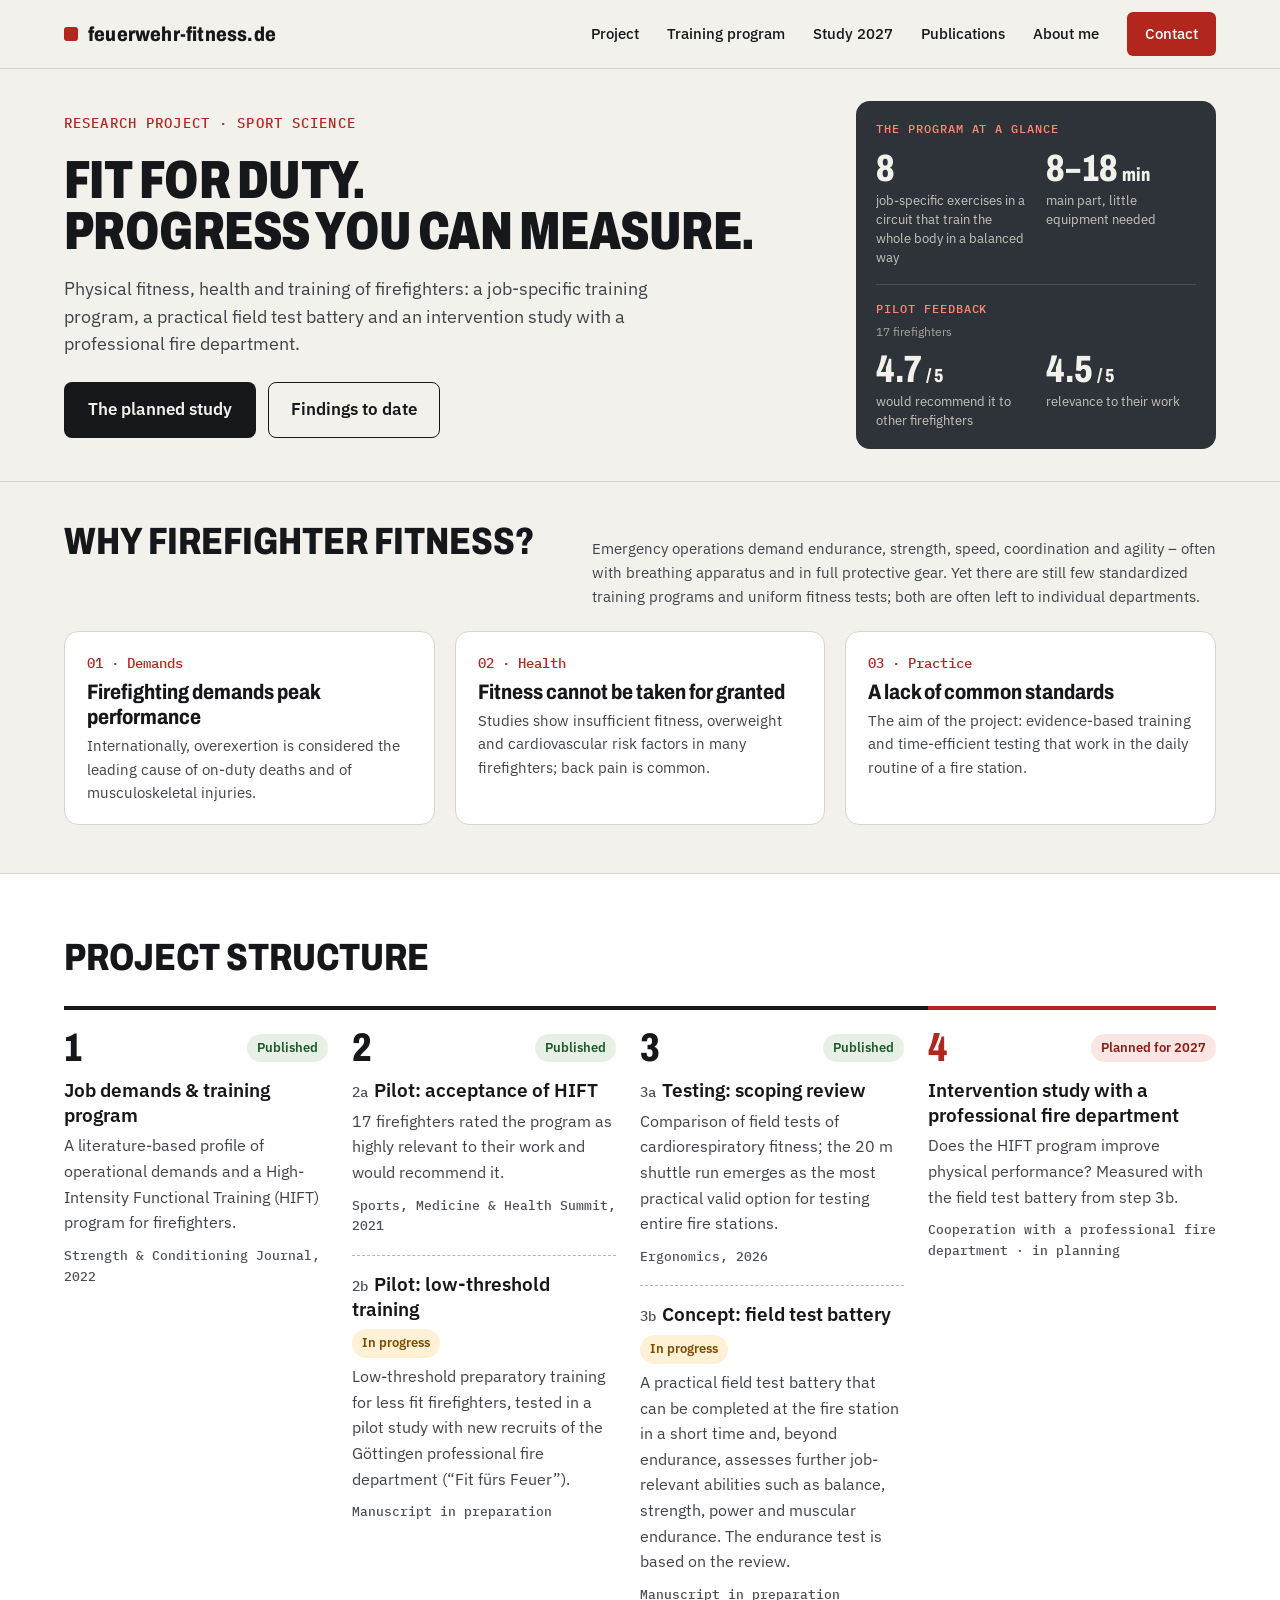
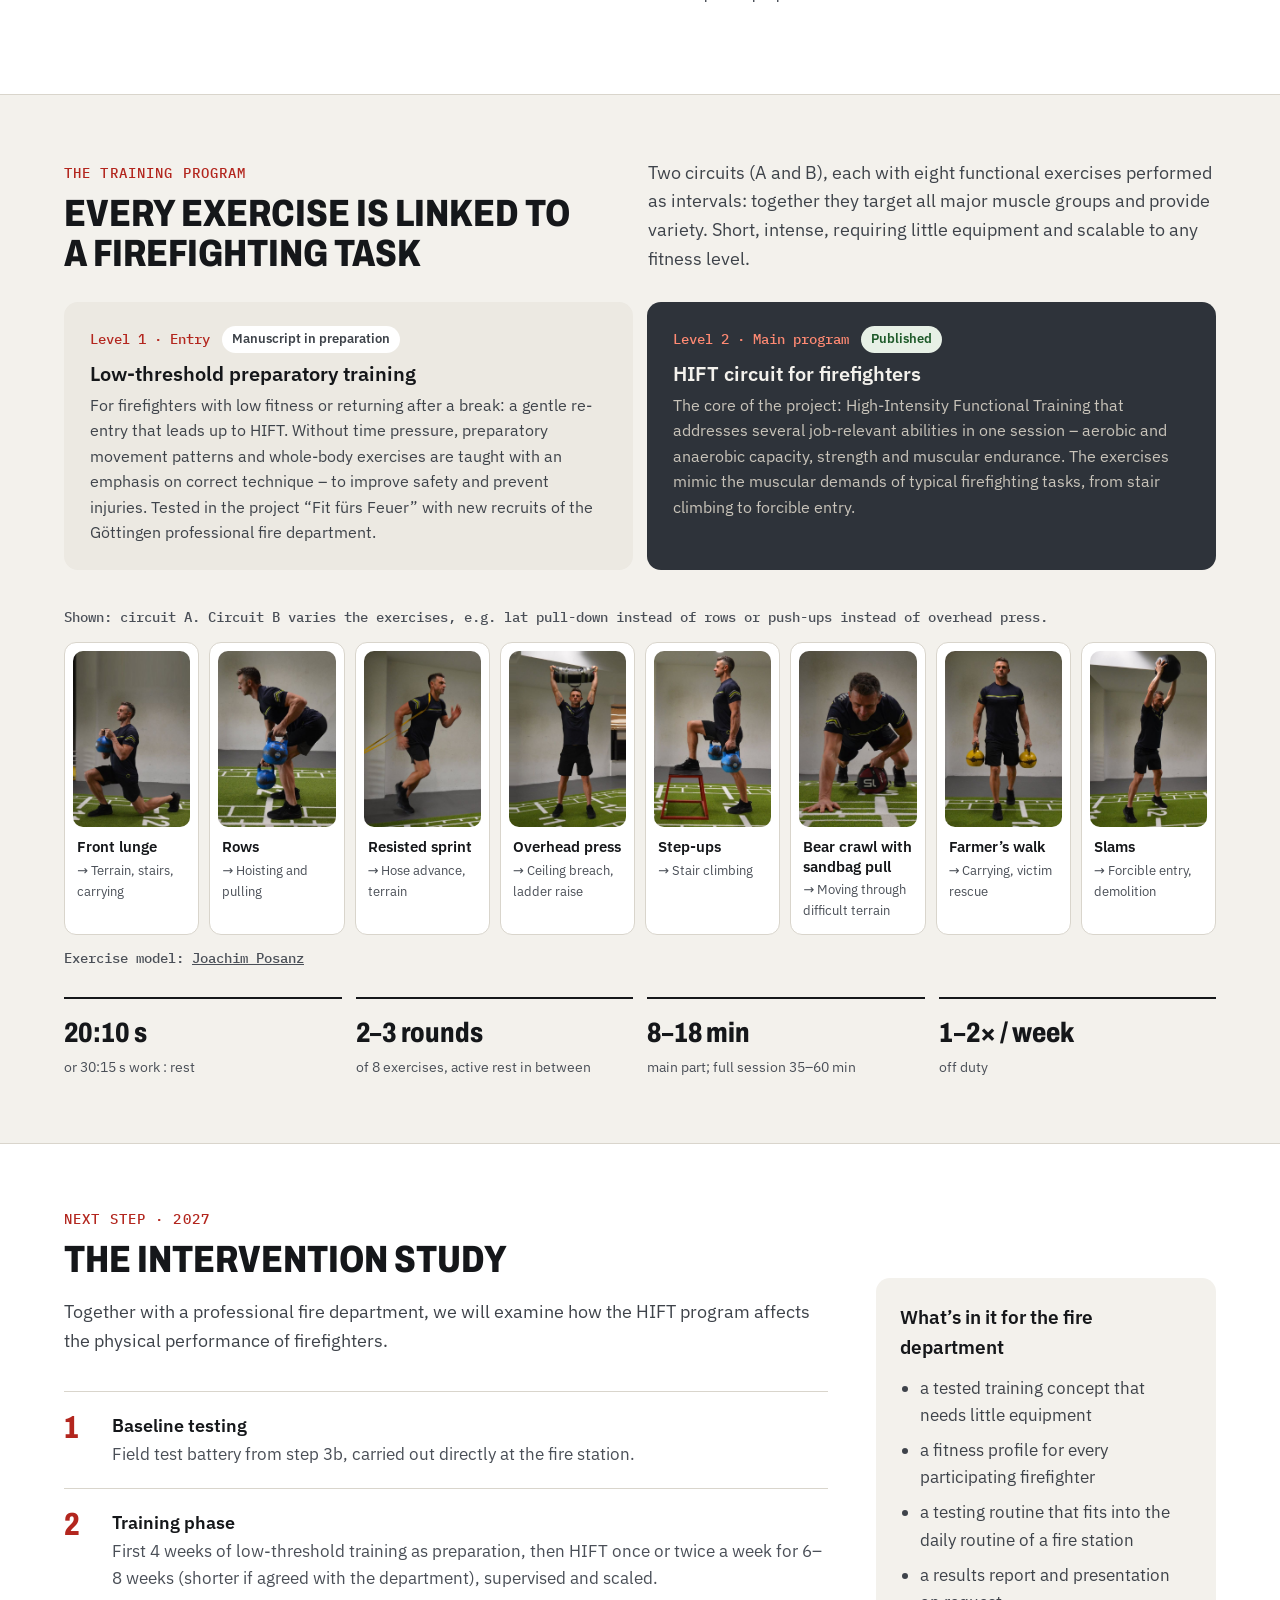
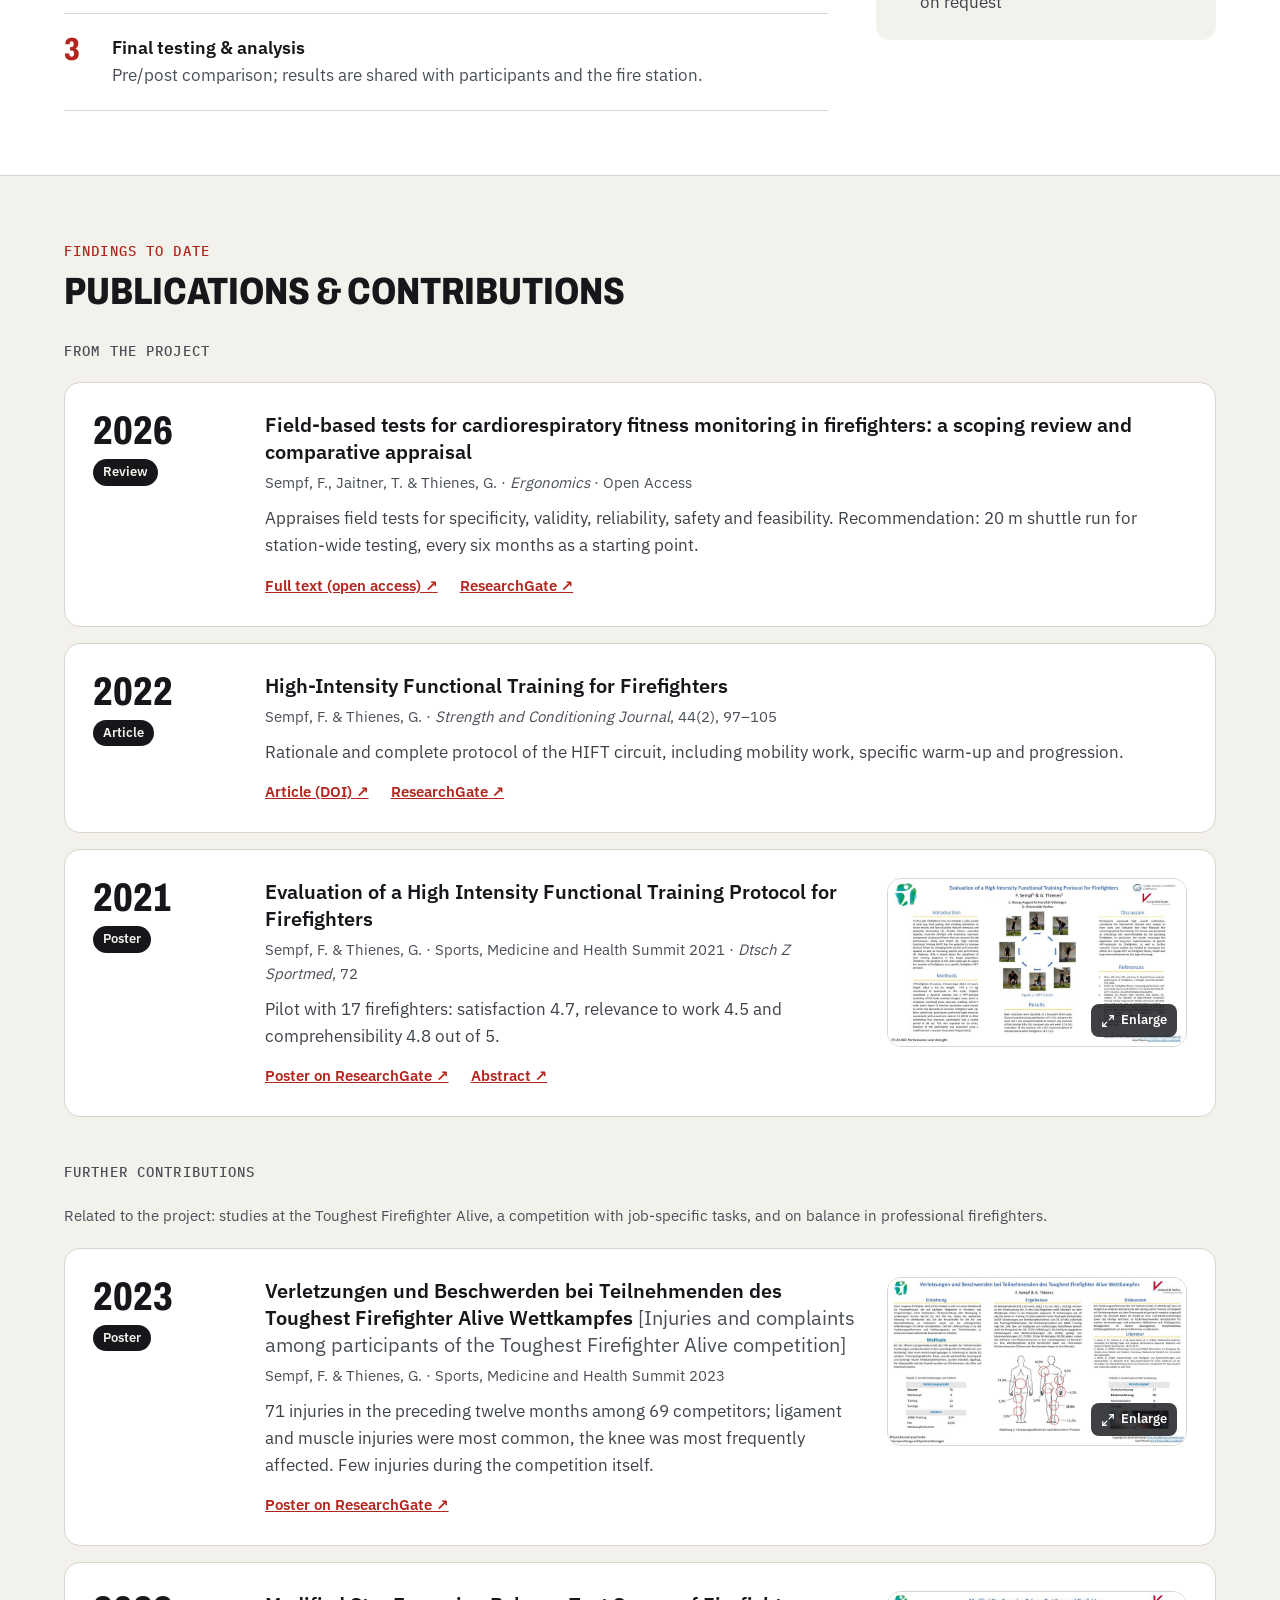
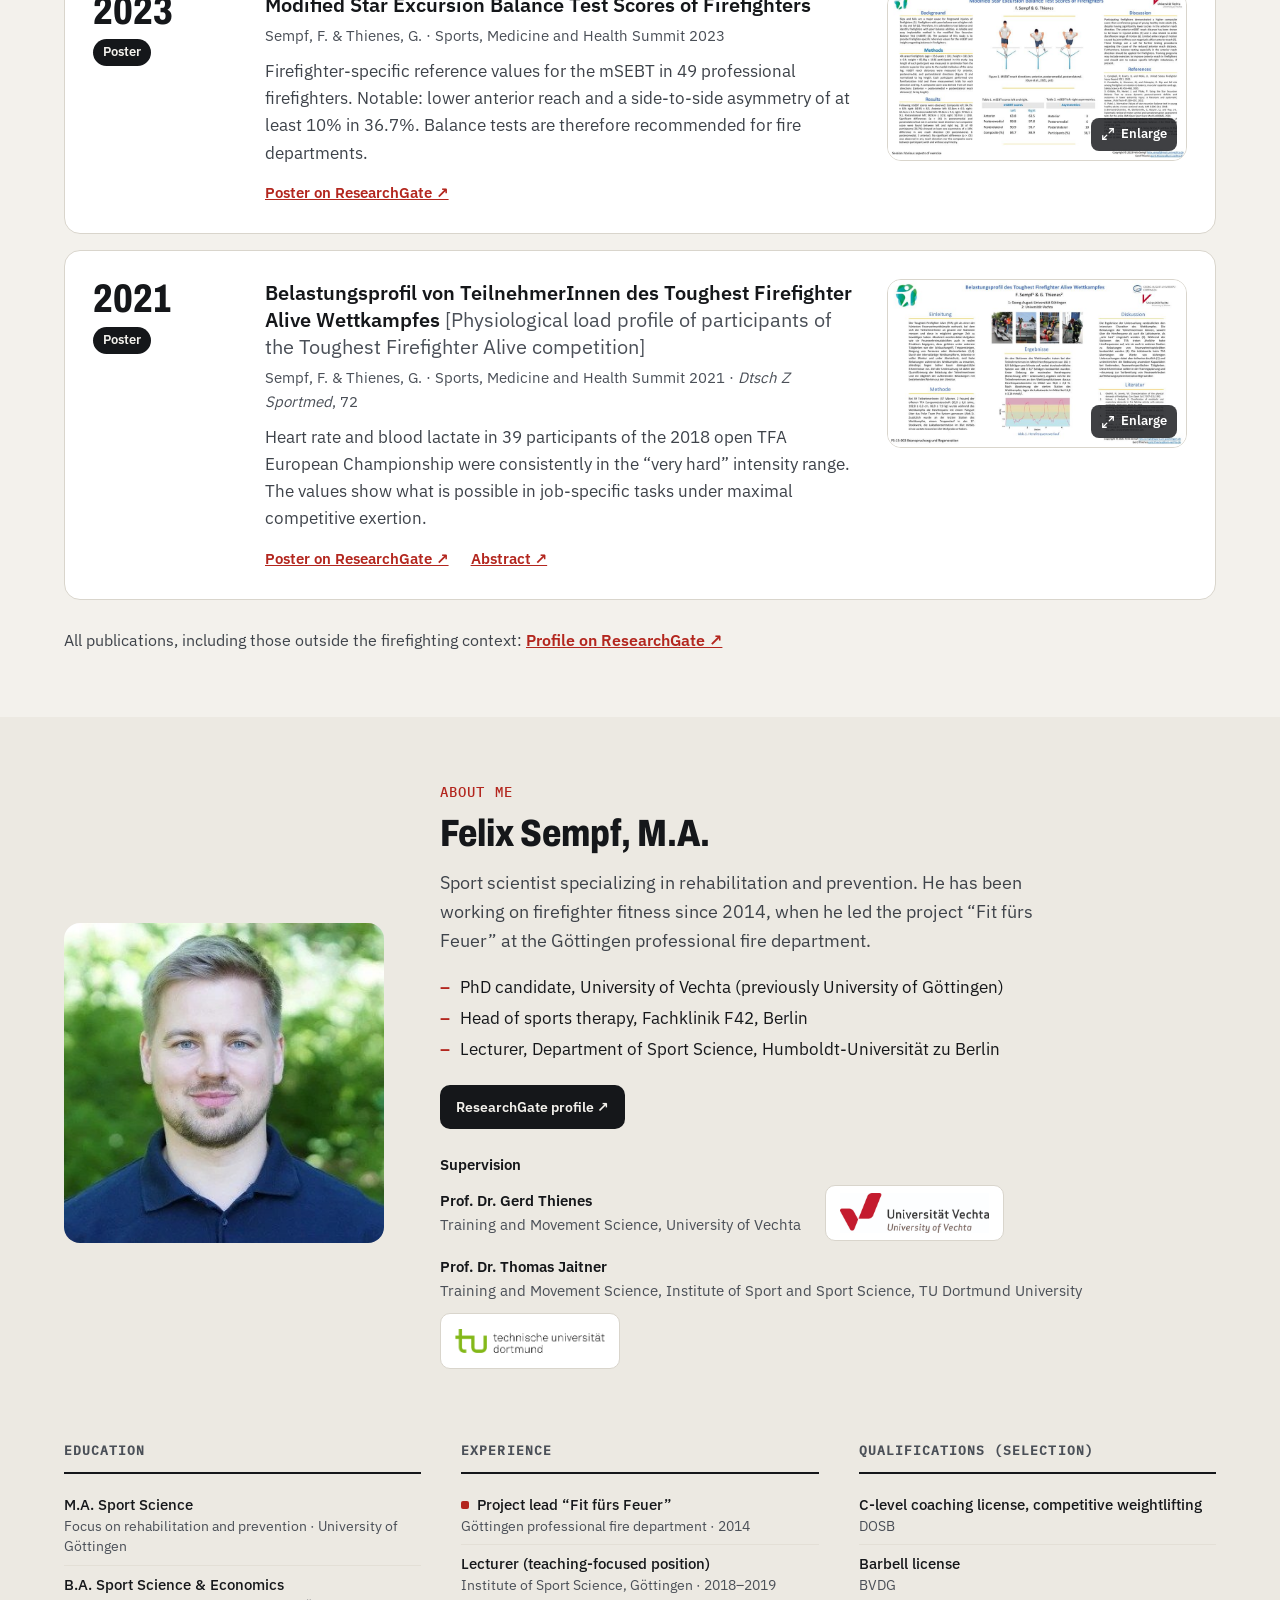
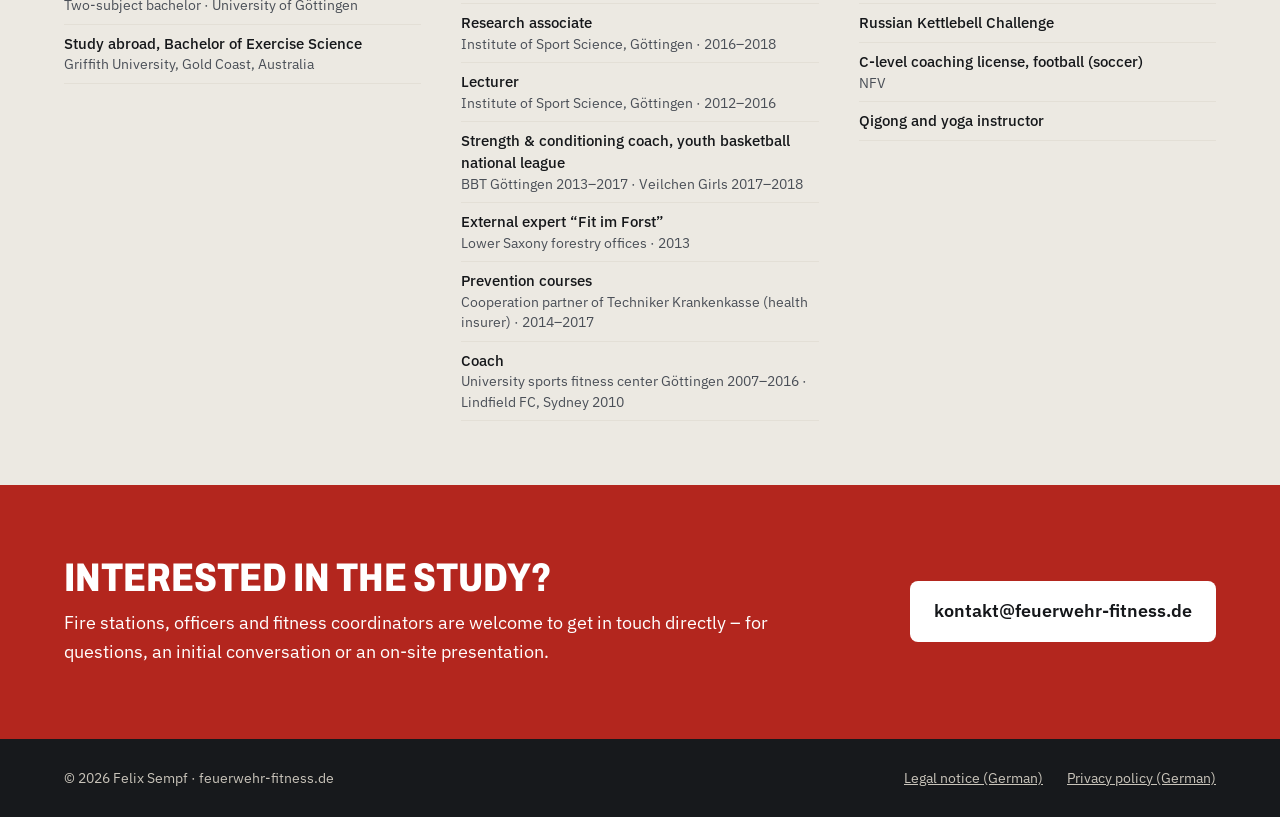
==== en/index.html @ 1fc22ee5 "EN: TFA-Belastungsprofil präzisiert (Herzfrequenz und Laktat) Co-Authored-By: Claude Opus 5.5 <norep" ====
<!doctype html>
<html lang="en">
<head>
<meta charset="utf-8">
<meta name="viewport" content="width=device-width, initial-scale=1">
<meta name="robots" content="noindex, nofollow">
<title>Firefighter Fitness – physical fitness, health and training of firefighters</title>
<meta name="description" content="Research project by Felix Sempf: a job-specific training program, a practical field test battery and an intervention study with a professional fire department.">
<link rel="preload" href="../assets/fonts/archivo.woff2" as="font" type="font/woff2" crossorigin>
<link rel="icon" href="../assets/img/favicon.svg" type="image/svg+xml">
<link rel="stylesheet" href="../assets/css/style.css">
</head>
<body>
<div class="s-4fcab6" id="seite" style="background: #F3F1EC; color: #15171A; font-family: 'IBM Plex Sans', system-ui, sans-serif; font-size: 17px; line-height: 1.6">

<!-- NAV -->
<header style="border-bottom: 1px solid #D9D5CC">
<nav style="max-width: 1200px; margin: 0 auto; padding: 18px 24px; display: flex; flex-wrap: wrap; align-items: center; justify-content: space-between; gap: 12px 32px">
<a href="#top" style="display: flex; align-items: center; gap: 10px; text-decoration: none; color: #15171A">
<span style="width: 14px; height: 14px; border-radius: 3px; background: #B3261E"></span>
<span class="s-e23c64" style="font-family: 'Archivo', sans-serif; font-stretch: 85%; font-weight: 800; font-size: 20px; letter-spacing: 0.01em">feuerwehr-fitness.de</span>
</a>
<div style="display: flex; flex-wrap: wrap; gap: 4px 28px; font-size: 15px; font-weight: 500">
<a href="#projekt" style="color: #15171A; text-decoration: none; padding: 10px 0">Project</a>
<a href="#training" style="color: #15171A; text-decoration: none; padding: 10px 0">Training program</a>
<a href="#studie" style="color: #15171A; text-decoration: none; padding: 10px 0">Study 2027</a>
<a href="#publikationen" style="color: #15171A; text-decoration: none; padding: 10px 0">Publications</a>
<a href="#person" style="color: #15171A; text-decoration: none; padding: 10px 0">About me</a>
<a class="lang-switch" href="../" hreflang="de" lang="de" style="color: #15171A; text-decoration: none; padding: 10px 0; font-family: 'IBM Plex Mono', monospace">DE</a><a href="#kontakt" style="color: #FFFFFF; background: #B3261E; text-decoration: none; padding: 10px 18px; border-radius: 6px">Contact</a>
</div>
</nav>
</header>

<!-- HERO -->
<section class="s-357fd1 s-a67437" id="top" style="max-width: 1200px; margin: 0 auto; padding: 88px 24px 72px; display: flex; flex-wrap: wrap; gap: 56px; align-items: flex-end">
<div style="flex: 999 1 560px; min-width: 0">
<p style="margin: 0 0 20px; font-family: 'IBM Plex Mono', monospace; font-size: 14px; letter-spacing: 0.08em; text-transform: uppercase; color: #B3261E">Research project · Sport science</p>
<h1 style="margin: 0; font-family: 'Archivo', sans-serif; font-stretch: 75%; font-weight: 850; font-size: clamp(48px, 7vw, 92px); line-height: 0.95; letter-spacing: -0.01em; text-transform: uppercase">Fit for duty.<br>Progress you can measure.</h1>
<p class="s-e23c64" style="margin: 28px 0 0; max-width: 620px; font-size: 20px; line-height: 1.55; color: #3E434A">Physical fitness, health and training of firefighters: a job-specific training program, a practical field test battery and an intervention study with a professional fire department.</p>
<div class="s-a9fe08" style="margin-top: 36px; display: flex; flex-wrap: wrap; gap: 12px">
<a href="#studie" style="display: inline-block; background: #15171A; color: #F3F1EC; text-decoration: none; font-weight: 600; padding: 14px 24px; border-radius: 8px">The planned study</a>
<a href="#publikationen" style="display: inline-block; border: 1.5px solid #15171A; color: #15171A; text-decoration: none; font-weight: 600; padding: 12.5px 22px; border-radius: 8px">Findings to date</a>
</div>
</div>
<div class="hero-card s-92d5cf s-7fd512 s-e725d4" style="flex: 1 1 340px; min-width: 0; background: #2E333A; color: #F3F1EC; border-radius: 16px; padding: 28px; box-sizing: border-box">
<p class="s-791bff" style="margin: 0 0 18px; font-family: 'IBM Plex Mono', monospace; font-size: 13px; letter-spacing: 0.08em; text-transform: uppercase; color: #FF8A73">The program at a glance</p>
<div class="s-57b8ab" style="display: grid; grid-template-columns: repeat(2, minmax(0, 1fr)); gap: 24px 20px">
<div style="min-width: 0"><div class="hero-num" style="font-family: 'Archivo', sans-serif; font-stretch: 75%; font-weight: 800; font-size: clamp(36px, 10vw, 52px); line-height: 1"><span style="white-space: nowrap">8</span></div><div class="hero-desc" style="font-size: 14px; color: #C9C4BA; margin-top: 6px">job-specific exercises in a circuit that train the whole body in a balanced way</div></div>
<div style="min-width: 0"><div class="hero-num" style="font-family: 'Archivo', sans-serif; font-stretch: 75%; font-weight: 800; font-size: clamp(36px, 10vw, 52px); line-height: 1"><span style="white-space: nowrap">8–18</span><span style="font-size: 0.5em; margin-left: 4px; white-space: nowrap">min</span></div><div class="hero-desc" style="font-size: 14px; color: #C9C4BA; margin-top: 6px">main part, little equipment needed</div></div>
</div>
<div class="s-885560" style="margin-top: 24px; padding-top: 22px; border-top: 1px solid #4A5059">
<p style="margin: 0 0 4px; font-family: 'IBM Plex Mono', monospace; font-size: 13px; letter-spacing: 0.08em; text-transform: uppercase; color: #FF8A73">Pilot feedback</p>
<p class="s-15e20e" style="margin: 0 0 16px; font-size: 13px; color: #A8A399">17 firefighters</p>
<div class="s-57b8ab" style="display: grid; grid-template-columns: repeat(2, minmax(0, 1fr)); gap: 24px 20px">
<div style="min-width: 0"><div class="hero-num" style="font-family: 'Archivo', sans-serif; font-stretch: 75%; font-weight: 800; font-size: clamp(36px, 10vw, 52px); line-height: 1"><span style="white-space: nowrap">4.7</span><span style="font-size: 0.5em; margin-left: 4px; white-space: nowrap">/ 5</span></div><div class="hero-desc" style="font-size: 14px; color: #C9C4BA; margin-top: 6px">would recommend it to other firefighters</div></div>
<div style="min-width: 0"><div class="hero-num" style="font-family: 'Archivo', sans-serif; font-stretch: 75%; font-weight: 800; font-size: clamp(36px, 10vw, 52px); line-height: 1"><span style="white-space: nowrap">4.5</span><span style="font-size: 0.5em; margin-left: 4px; white-space: nowrap">/ 5</span></div><div class="hero-desc" style="font-size: 14px; color: #C9C4BA; margin-top: 6px">relevance to their work</div></div>
</div>
</div>
</div>
</section>

<!-- WARUM -->
<section id="projekt" style="border-top: 1px solid #D9D5CC">
<div class="s-0250e6" style="max-width: 1200px; margin: 0 auto; padding: 80px 24px">
<div class="s-1b2638 s-89fa13" style="display: flex; flex-wrap: wrap; gap: 24px 56px; align-items: baseline; margin-bottom: 44px">
<h2 class="s-b3db9d" style="flex: 1 1 320px; margin: 0; font-family: 'Archivo', sans-serif; font-stretch: 80%; font-weight: 800; font-size: 44px; line-height: 1.05; text-transform: uppercase">Why firefighter fitness?</h2>
<p class="s-276eb2" style="flex: 2 1 480px; margin: 0; font-size: 18px; color: #3E434A">Emergency operations demand endurance, strength, speed, coordination and agility – often with breathing apparatus and in full protective gear. Yet there are still few standardized training programs and uniform fitness tests; both are often left to individual departments.</p>
</div>
<div style="display: grid; grid-template-columns: repeat(auto-fit, minmax(260px, 1fr)); gap: 20px">
<div class="s-e725d4" style="background: #FFFFFF; border: 1px solid #D9D5CC; border-radius: 14px; padding: 28px">
<div style="font-family: 'IBM Plex Mono', monospace; font-size: 14px; color: #B3261E">01 · Demands</div>
<h3 class="s-3ba4f4" style="margin: 10px 0 8px; font-family: 'Archivo', sans-serif; font-stretch: 85%; font-weight: 750; font-size: 24px; line-height: 1.2">Firefighting demands peak performance</h3>
<p style="margin: 0; color: #3E434A">Internationally, overexertion is considered the leading cause of on-duty deaths and of musculoskeletal injuries.</p>
</div>
<div class="s-e725d4" style="background: #FFFFFF; border: 1px solid #D9D5CC; border-radius: 14px; padding: 28px">
<div style="font-family: 'IBM Plex Mono', monospace; font-size: 14px; color: #B3261E">02 · Health</div>
<h3 class="s-3ba4f4" style="margin: 10px 0 8px; font-family: 'Archivo', sans-serif; font-stretch: 85%; font-weight: 750; font-size: 24px; line-height: 1.2">Fitness cannot be taken for granted</h3>
<p style="margin: 0; color: #3E434A">Studies show insufficient fitness, overweight and cardiovascular risk factors in many firefighters; back pain is common.</p>
</div>
<div class="s-e725d4" style="background: #FFFFFF; border: 1px solid #D9D5CC; border-radius: 14px; padding: 28px">
<div style="font-family: 'IBM Plex Mono', monospace; font-size: 14px; color: #B3261E">03 · Practice</div>
<h3 class="s-3ba4f4" style="margin: 10px 0 8px; font-family: 'Archivo', sans-serif; font-stretch: 85%; font-weight: 750; font-size: 24px; line-height: 1.2">A lack of common standards</h3>
<p style="margin: 0; color: #3E434A">The aim of the project: evidence-based training and time-efficient testing that work in the daily routine of a fire station.</p>
</div>
</div>
</div>
</section>

<!-- FAHRPLAN -->
<section style="background: #FFFFFF; border-top: 1px solid #D9D5CC; border-bottom: 1px solid #D9D5CC">
<div class="s-0250e6" style="max-width: 1200px; margin: 0 auto; padding: 80px 24px">
<h2 class="s-b3db9d s-19dd7e" style="margin: 0 0 44px; font-family: 'Archivo', sans-serif; font-stretch: 80%; font-weight: 800; font-size: 44px; line-height: 1.05; text-transform: uppercase">Project structure</h2>
<div style="display: grid; grid-template-columns: repeat(auto-fit, minmax(240px, 1fr)); gap: 0">
<div style="padding: 0 24px 24px 0; border-top: 4px solid #15171A">
<div style="display: flex; justify-content: space-between; align-items: center; margin: 18px 0 10px"><span class="s-de22bb" style="font-family: 'Archivo', sans-serif; font-stretch: 75%; font-weight: 800; font-size: 40px; line-height: 1">1</span><span style="font-size: 13px; font-weight: 600; background: #E7F0E6; color: #1E5A2A; padding: 4px 10px; border-radius: 99px">Published</span></div>
<h3 style="margin: 0 0 6px; font-size: 19px; line-height: 1.3">Job demands &amp; training program</h3>
<p style="margin: 0 0 10px; color: #3E434A; font-size: 16px">A literature-based profile of operational demands and a High-Intensity Functional Training (HIFT) program for firefighters.</p>
<p style="margin: 0; font-family: 'IBM Plex Mono', monospace; font-size: 13px; color: #4A4F57">Strength &amp; Conditioning Journal, 2022</p>
</div>
<div style="padding: 0 24px 24px 0; border-top: 4px solid #15171A">
<div style="display: flex; justify-content: space-between; align-items: center; margin: 18px 0 10px"><span class="s-de22bb" style="font-family: 'Archivo', sans-serif; font-stretch: 75%; font-weight: 800; font-size: 40px; line-height: 1">2</span><span style="font-size: 13px; font-weight: 600; background: #E7F0E6; color: #1E5A2A; padding: 4px 10px; border-radius: 99px">Published</span></div>
<h3 style="margin: 0 0 6px; font-size: 19px; line-height: 1.3"><span style="font-family: 'IBM Plex Mono', monospace; font-size: 14px; font-weight: 500; color: #4A4F57; margin-right: 6px">2a</span>Pilot: acceptance of HIFT</h3>
<p style="margin: 0 0 10px; color: #3E434A; font-size: 16px">17 firefighters rated the program as highly relevant to their work and would recommend it.</p>
<p style="margin: 0; font-family: 'IBM Plex Mono', monospace; font-size: 13px; color: #4A4F57">Sports, Medicine &amp; Health Summit, 2021</p>
<div style="margin-top: 18px; padding-top: 16px; border-top: 1px dashed #B9B3A7">
<div style="display: flex; flex-wrap: wrap; justify-content: space-between; align-items: center; gap: 8px; margin-bottom: 6px"><h3 style="margin: 0; font-size: 19px; line-height: 1.3"><span style="font-family: 'IBM Plex Mono', monospace; font-size: 14px; font-weight: 500; color: #4A4F57; margin-right: 6px">2b</span>Pilot: low-threshold training</h3><span style="font-size: 13px; font-weight: 600; background: #FFF1D6; color: #7A4B00; padding: 4px 10px; border-radius: 99px">In progress</span></div>
<p style="margin: 0 0 10px; color: #3E434A; font-size: 16px">Low-threshold preparatory training for less fit firefighters, tested in a pilot study with new recruits of the Göttingen professional fire department (“Fit fürs Feuer”).</p>
<p style="margin: 0; font-family: 'IBM Plex Mono', monospace; font-size: 13px; color: #4A4F57">Manuscript in preparation</p>
</div>
</div>
<div style="padding: 0 24px 24px 0; border-top: 4px solid #15171A">
<div style="display: flex; justify-content: space-between; align-items: center; margin: 18px 0 10px"><span class="s-de22bb" style="font-family: 'Archivo', sans-serif; font-stretch: 75%; font-weight: 800; font-size: 40px; line-height: 1">3</span><span style="font-size: 13px; font-weight: 600; background: #E7F0E6; color: #1E5A2A; padding: 4px 10px; border-radius: 99px">Published</span></div>
<h3 style="margin: 0 0 6px; font-size: 19px; line-height: 1.3"><span style="font-family: 'IBM Plex Mono', monospace; font-size: 14px; font-weight: 500; color: #4A4F57; margin-right: 6px">3a</span>Testing: scoping review</h3>
<p style="margin: 0 0 10px; color: #3E434A; font-size: 16px">Comparison of field tests of cardiorespiratory fitness; the 20 m shuttle run emerges as the most practical valid option for testing entire fire stations.</p>
<p style="margin: 0; font-family: 'IBM Plex Mono', monospace; font-size: 13px; color: #4A4F57">Ergonomics, 2026</p>
<div style="margin-top: 18px; padding-top: 16px; border-top: 1px dashed #B9B3A7">
<div style="display: flex; flex-wrap: wrap; justify-content: space-between; align-items: center; gap: 8px; margin-bottom: 6px"><h3 style="margin: 0; font-size: 19px; line-height: 1.3"><span style="font-family: 'IBM Plex Mono', monospace; font-size: 14px; font-weight: 500; color: #4A4F57; margin-right: 6px">3b</span>Concept: field test battery</h3><span style="font-size: 13px; font-weight: 600; background: #FFF1D6; color: #7A4B00; padding: 4px 10px; border-radius: 99px">In progress</span></div>
<p style="margin: 0 0 10px; color: #3E434A; font-size: 16px">A practical field test battery that can be completed at the fire station in a short time and, beyond endurance, assesses further job-relevant abilities such as balance, strength, power and muscular endurance. The endurance test is based on the review.</p>
<p style="margin: 0; font-family: 'IBM Plex Mono', monospace; font-size: 13px; color: #4A4F57">Manuscript in preparation</p>
</div>
</div>
<div style="padding: 0 0 24px 0; border-top: 4px solid #B3261E">
<div style="display: flex; justify-content: space-between; align-items: center; margin: 18px 0 10px"><span class="s-de22bb" style="font-family: 'Archivo', sans-serif; font-stretch: 75%; font-weight: 800; font-size: 40px; line-height: 1; color: #B3261E">4</span><span style="font-size: 13px; font-weight: 600; background: #FBE6E3; color: #8A1D16; padding: 4px 10px; border-radius: 99px">Planned for 2027</span></div>
<h3 style="margin: 0 0 6px; font-size: 19px; line-height: 1.3">Intervention study with a professional fire department</h3>
<p style="margin: 0 0 10px; color: #3E434A; font-size: 16px">Does the HIFT program improve physical performance? Measured with the field test battery from step 3b.</p>
<p style="margin: 0; font-family: 'IBM Plex Mono', monospace; font-size: 13px; color: #4A4F57">Cooperation with a professional fire department · in planning</p>
</div>
</div>
</div>
</section>

<!-- TRAINING -->
<section id="training">
<div class="s-0250e6" style="max-width: 1200px; margin: 0 auto; padding: 80px 24px">
<div class="s-1b2638 s-28f837" style="display: flex; flex-wrap: wrap; gap: 24px 56px; align-items: flex-end; margin-bottom: 40px">
<div style="flex: 1 1 380px">
<p style="margin: 0 0 10px; font-family: 'IBM Plex Mono', monospace; font-size: 14px; letter-spacing: 0.08em; text-transform: uppercase; color: #B3261E">The training program</p>
<h2 class="s-b3db9d" style="margin: 0; font-family: 'Archivo', sans-serif; font-stretch: 80%; font-weight: 800; font-size: 44px; line-height: 1.05; text-transform: uppercase">Every exercise is linked to a firefighting task</h2>
</div>
<p class="s-276eb2" style="flex: 1 1 420px; margin: 0; font-size: 18px; color: #3E434A">Two circuits (A and B), each with eight functional exercises performed as intervals: together they target all major muscle groups and provide variety. Short, intense, requiring little equipment and scalable to any fitness level.</p>
</div>
<div style="display: flex; flex-wrap: wrap; gap: 14px; margin-bottom: 36px">
<div style="flex: 1 1 380px; background: #ECE9E2; border-radius: 14px; padding: 24px 26px">
<div style="display: flex; flex-wrap: wrap; gap: 8px 12px; align-items: center; margin-bottom: 8px"><span style="font-family: 'IBM Plex Mono', monospace; font-size: 14px; color: #B3261E">Level 1 · Entry</span><span style="font-size: 13px; font-weight: 600; background: #FFFFFF; color: #3E434A; padding: 3px 10px; border-radius: 99px">Manuscript in preparation</span></div>
<h3 class="s-e23c64" style="margin: 0 0 6px; font-size: 20px; line-height: 1.3">Low-threshold preparatory training</h3>
<p style="margin: 0; color: #3E434A; font-size: 16px">For firefighters with low fitness or returning after a break: a gentle re-entry that leads up to HIFT. Without time pressure, preparatory movement patterns and whole-body exercises are taught with an emphasis on correct technique – to improve safety and prevent injuries. Tested in the project “Fit fürs Feuer” with new recruits of the Göttingen professional fire department.</p>
</div>
<div style="flex: 1 1 380px; background: #2E333A; color: #F3F1EC; border-radius: 14px; padding: 24px 26px">
<div style="display: flex; flex-wrap: wrap; gap: 8px 12px; align-items: center; margin-bottom: 8px"><span style="font-family: 'IBM Plex Mono', monospace; font-size: 14px; color: #FF8A73">Level 2 · Main program</span><span style="font-size: 13px; font-weight: 600; background: #E7F0E6; color: #1E5A2A; padding: 3px 10px; border-radius: 99px">Published</span></div>
<h3 class="s-e23c64" style="margin: 0 0 6px; font-size: 20px; line-height: 1.3">HIFT circuit for firefighters</h3>
<p style="margin: 0; color: #C9C4BA; font-size: 16px">The core of the project: High-Intensity Functional Training that addresses several job-relevant abilities in one session – aerobic and anaerobic capacity, strength and muscular endurance. The exercises mimic the muscular demands of typical firefighting tasks, from stair climbing to forcible entry.</p>
</div>
</div>
<p style="margin: 0 0 14px; font-family: 'IBM Plex Mono', monospace; font-size: 14px; color: #4A4F57">Shown: circuit A. Circuit B varies the exercises, e.g. lat pull-down instead of rows or push-ups instead of overhead press.</p>
<div class="ex-grid" style="display: grid; gap: 10px">

<div class="ex-card" style="background: #FFFFFF; border: 1px solid #D9D5CC; border-radius: 12px; padding: 8px; display: flex; flex-direction: column; gap: 10px">
<img class="ex-img" src="../assets/img/hift-1.jpg" loading="lazy" alt="Front lunge" style="width: 100%; height: auto; object-fit: cover; border-radius: 10px; display: block; background: #ECE9E2">
<div class="ex-text" style="padding: 0 4px 4px">
<div class="ex-name" style="font-weight: 600; line-height: 1.3">Front lunge</div>
<div class="ex-task" style="color: #4A4F57; margin-top: 4px">→ Terrain, stairs, carrying</div>
</div>
</div>

<div class="ex-card" style="background: #FFFFFF; border: 1px solid #D9D5CC; border-radius: 12px; padding: 8px; display: flex; flex-direction: column; gap: 10px">
<img class="ex-img" src="../assets/img/hift-2.jpg" loading="lazy" alt="Rows" style="width: 100%; height: auto; object-fit: cover; border-radius: 10px; display: block; background: #ECE9E2">
<div class="ex-text" style="padding: 0 4px 4px">
<div class="ex-name" style="font-weight: 600; line-height: 1.3">Rows</div>
<div class="ex-task" style="color: #4A4F57; margin-top: 4px">→ Hoisting and pulling</div>
</div>
</div>

<div class="ex-card" style="background: #FFFFFF; border: 1px solid #D9D5CC; border-radius: 12px; padding: 8px; display: flex; flex-direction: column; gap: 10px">
<img class="ex-img" src="../assets/img/hift-3.jpg" loading="lazy" alt="Resisted sprint" style="width: 100%; height: auto; object-fit: cover; border-radius: 10px; display: block; background: #ECE9E2">
<div class="ex-text" style="padding: 0 4px 4px">
<div class="ex-name" style="font-weight: 600; line-height: 1.3">Resisted sprint</div>
<div class="ex-task" style="color: #4A4F57; margin-top: 4px">→ Hose advance, terrain</div>
</div>
</div>

<div class="ex-card" style="background: #FFFFFF; border: 1px solid #D9D5CC; border-radius: 12px; padding: 8px; display: flex; flex-direction: column; gap: 10px">
<img class="ex-img" src="../assets/img/hift-4.jpg" loading="lazy" alt="Overhead press" style="width: 100%; height: auto; object-fit: cover; border-radius: 10px; display: block; background: #ECE9E2">
<div class="ex-text" style="padding: 0 4px 4px">
<div class="ex-name" style="font-weight: 600; line-height: 1.3">Overhead press</div>
<div class="ex-task" style="color: #4A4F57; margin-top: 4px">→ Ceiling breach, ladder raise</div>
</div>
</div>

<div class="ex-card" style="background: #FFFFFF; border: 1px solid #D9D5CC; border-radius: 12px; padding: 8px; display: flex; flex-direction: column; gap: 10px">
<img class="ex-img" src="../assets/img/hift-5.jpg" loading="lazy" alt="Step-ups" style="width: 100%; height: auto; object-fit: cover; border-radius: 10px; display: block; background: #ECE9E2">
<div class="ex-text" style="padding: 0 4px 4px">
<div class="ex-name" style="font-weight: 600; line-height: 1.3">Step-ups</div>
<div class="ex-task" style="color: #4A4F57; margin-top: 4px">→ Stair climbing</div>
</div>
</div>

<div class="ex-card" style="background: #FFFFFF; border: 1px solid #D9D5CC; border-radius: 12px; padding: 8px; display: flex; flex-direction: column; gap: 10px">
<img class="ex-img" src="../assets/img/hift-6.jpg" loading="lazy" alt="Bear crawl with sandbag pull" style="width: 100%; height: auto; object-fit: cover; border-radius: 10px; display: block; background: #ECE9E2">
<div class="ex-text" style="padding: 0 4px 4px">
<div class="ex-name" style="font-weight: 600; line-height: 1.3">Bear crawl with sandbag pull</div>
<div class="ex-task" style="color: #4A4F57; margin-top: 4px">→ Moving through difficult terrain</div>
</div>
</div>

<div class="ex-card" style="background: #FFFFFF; border: 1px solid #D9D5CC; border-radius: 12px; padding: 8px; display: flex; flex-direction: column; gap: 10px">
<img class="ex-img" src="../assets/img/hift-7.jpg" loading="lazy" alt="Farmer’s walk" style="width: 100%; height: auto; object-fit: cover; border-radius: 10px; display: block; background: #ECE9E2">
<div class="ex-text" style="padding: 0 4px 4px">
<div class="ex-name" style="font-weight: 600; line-height: 1.3">Farmer’s walk</div>
<div class="ex-task" style="color: #4A4F57; margin-top: 4px">→ Carrying, victim rescue</div>
</div>
</div>

<div class="ex-card" style="background: #FFFFFF; border: 1px solid #D9D5CC; border-radius: 12px; padding: 8px; display: flex; flex-direction: column; gap: 10px">
<img class="ex-img" src="../assets/img/hift-8.jpg" loading="lazy" alt="Slams" style="width: 100%; height: auto; object-fit: cover; border-radius: 10px; display: block; background: #ECE9E2">
<div class="ex-text" style="padding: 0 4px 4px">
<div class="ex-name" style="font-weight: 600; line-height: 1.3">Slams</div>
<div class="ex-task" style="color: #4A4F57; margin-top: 4px">→ Forcible entry, demolition</div>
</div>
</div>

</div>
<p style="margin: 12px 0 0; font-family: 'IBM Plex Mono', monospace; font-size: 14px; color: #4A4F57">Exercise model: <a href="https://www.instagram.com/joachim_posanz/" style="color: #4A4F57">Joachim Posanz</a></p>
<div style="margin-top: 28px; display: grid; grid-template-columns: repeat(auto-fit, minmax(140px, 1fr)); gap: 14px">
<div style="border-top: 2px solid #15171A; padding-top: 12px"><div class="s-9e28e4" style="font-family: 'Archivo', sans-serif; font-stretch: 80%; font-weight: 800; font-size: 28px">20:10 s</div><div style="font-size: 14px; color: #4A4F57">or 30:15 s work : rest</div></div>
<div style="border-top: 2px solid #15171A; padding-top: 12px"><div class="s-9e28e4" style="font-family: 'Archivo', sans-serif; font-stretch: 80%; font-weight: 800; font-size: 28px">2–3 rounds</div><div style="font-size: 14px; color: #4A4F57">of 8 exercises, active rest in between</div></div>
<div style="border-top: 2px solid #15171A; padding-top: 12px"><div class="s-9e28e4" style="font-family: 'Archivo', sans-serif; font-stretch: 80%; font-weight: 800; font-size: 28px">8–18 min</div><div style="font-size: 14px; color: #4A4F57">main part; full session 35–60 min</div></div>
<div style="border-top: 2px solid #15171A; padding-top: 12px"><div class="s-9e28e4" style="font-family: 'Archivo', sans-serif; font-stretch: 80%; font-weight: 800; font-size: 28px">1–2× / week</div><div style="font-size: 14px; color: #4A4F57">off duty</div></div>
</div>
</div>
</section>

<!-- STUDIE -->
<section id="studie" style="background: #FFFFFF; border-top: 1px solid #D9D5CC; border-bottom: 1px solid #D9D5CC">
<div class="s-02893c s-a67437" style="max-width: 1200px; margin: 0 auto; padding: 88px 24px; display: flex; flex-wrap: wrap; gap: 48px">
<div style="flex: 999 1 520px; min-width: 0">
<p style="margin: 0 0 10px; font-family: 'IBM Plex Mono', monospace; font-size: 14px; letter-spacing: 0.08em; text-transform: uppercase; color: #B3261E">Next step · 2027</p>
<h2 class="s-b3db9d s-791bff" style="margin: 0 0 18px; font-family: 'Archivo', sans-serif; font-stretch: 80%; font-weight: 800; font-size: 44px; line-height: 1.05; text-transform: uppercase">The intervention study</h2>
<p class="s-276eb2" style="margin: 0 0 36px; font-size: 18px; color: #3E434A">Together with a professional fire department, we will examine how the HIFT program affects the physical performance of firefighters.</p>
<ol style="margin: 0; padding: 0; list-style: none; display: flex; flex-direction: column; gap: 0">
<li style="display: flex; gap: 20px; padding: 20px 0; border-top: 1px solid #D9D5CC"><span class="s-f584f0" style="font-family: 'Archivo', sans-serif; font-stretch: 75%; font-weight: 800; font-size: 32px; line-height: 1; color: #B3261E; min-width: 28px">1</span><div><div class="s-276eb2" style="font-weight: 600; font-size: 18px">Baseline testing</div><div style="color: #4A4F57">Field test battery from step 3b, carried out directly at the fire station.</div></div></li>
<li style="display: flex; gap: 20px; padding: 20px 0; border-top: 1px solid #D9D5CC"><span class="s-f584f0" style="font-family: 'Archivo', sans-serif; font-stretch: 75%; font-weight: 800; font-size: 32px; line-height: 1; color: #B3261E; min-width: 28px">2</span><div><div class="s-276eb2" style="font-weight: 600; font-size: 18px">Training phase</div><div style="color: #4A4F57">First 4 weeks of low-threshold training as preparation, then HIFT once or twice a week for 6–8 weeks (shorter if agreed with the department), supervised and scaled.</div></div></li>
<li style="display: flex; gap: 20px; padding: 20px 0; border-top: 1px solid #D9D5CC; border-bottom: 1px solid #D9D5CC"><span class="s-f584f0" style="font-family: 'Archivo', sans-serif; font-stretch: 75%; font-weight: 800; font-size: 32px; line-height: 1; color: #B3261E; min-width: 28px">3</span><div><div class="s-276eb2" style="font-weight: 600; font-size: 18px">Final testing &amp; analysis</div><div style="color: #4A4F57">Pre/post comparison; results are shared with participants and the fire station.</div></div></li>
</ol>
</div>
<div class="s-7fd512" style="flex: 1 1 340px; min-width: 0; display: flex; flex-direction: column; gap: 20px">
<div style="background: #F3F1EC; border-radius: 14px; padding: 24px">
<h3 style="margin: 0 0 12px; font-size: 19px">What’s in it for the fire department</h3>
<ul style="margin: 0; padding-left: 20px; color: #3E434A; display: flex; flex-direction: column; gap: 8px">
<li>a tested training concept that needs little equipment</li>
<li>a fitness profile for every participating firefighter</li>
<li>a testing routine that fits into the daily routine of a fire station</li>
<li>a results report and presentation on request</li>
</ul>
</div>
</div>
</div>
</section>

<!-- PUBLIKATIONEN -->
<section id="publikationen">
<div class="s-a67437" style="max-width: 1200px; margin: 0 auto; padding: 88px 24px">
<p style="margin: 0 0 10px; font-family: 'IBM Plex Mono', monospace; font-size: 14px; letter-spacing: 0.08em; text-transform: uppercase; color: #B3261E">Findings to date</p>
<h2 class="s-b3db9d s-b309b2" style="margin: 0 0 40px; font-family: 'Archivo', sans-serif; font-stretch: 80%; font-weight: 800; font-size: 44px; line-height: 1.05; text-transform: uppercase">Publications &amp; contributions</h2>
<div style="display: flex; flex-direction: column; gap: 16px">

<h3 style="margin: 0 0 4px; font-family: 'IBM Plex Mono', monospace; font-size: 14px; font-weight: 500; letter-spacing: 0.08em; text-transform: uppercase; color: #4A4F57">From the project</h3>



<article class="pub s-e725d4" style="background: #FFFFFF; border: 1px solid #D9D5CC; border-radius: 16px; padding: 28px; display: flex; flex-wrap: wrap; gap: 16px 32px">
<div class="pub-year" style="flex: 0 0 140px"><div class="s-de22bb" style="font-family: 'Archivo', sans-serif; font-stretch: 75%; font-weight: 800; font-size: 40px; line-height: 1">2026</div><div style="margin-top: 8px; display: inline-block; font-size: 13px; font-weight: 600; background: #15171A; color: #F3F1EC; padding: 3px 10px; border-radius: 99px">Review</div></div>
<div class="pub-body" style="flex: 999 1 480px; min-width: 0">
<h3 class="s-e23c64" style="margin: 0 0 6px; font-size: 20px; line-height: 1.35">Field-based tests for cardiorespiratory fitness monitoring in firefighters: a scoping review and comparative appraisal</h3>
<p style="margin: 0 0 10px; font-size: 15px; color: #4A4F57">Sempf, F., Jaitner, T. &amp; Thienes, G. · <em>Ergonomics</em> · Open Access</p>
<p class="pub-desc" style="margin: 0 0 14px; color: #3E434A">Appraises field tests for specificity, validity, reliability, safety and feasibility. Recommendation: 20 m shuttle run for station-wide testing, every six months as a starting point.</p>
<div style="display: flex; flex-wrap: wrap; gap: 6px 22px; margin-top: 14px"><a href="https://doi.org/10.1080/00140139.2026.2715044" style="font-weight: 600; font-size: 15px">Full text (open access) ↗</a><a href="https://www.researchgate.net/publication/412316333_Field-based_tests_for_cardiorespiratory_fitness_monitoring_in_firefighters_a_scoping_review_and_comparative_appraisal" style="font-weight: 600; font-size: 15px">ResearchGate ↗</a></div>

<input type="checkbox" id="pub-more-3" class="pub-cb"><label for="pub-more-3" class="pub-toggle"></label>
</div>
</article>

<article class="pub s-e725d4" style="background: #FFFFFF; border: 1px solid #D9D5CC; border-radius: 16px; padding: 28px; display: flex; flex-wrap: wrap; gap: 16px 32px">
<div class="pub-year" style="flex: 0 0 140px"><div class="s-de22bb" style="font-family: 'Archivo', sans-serif; font-stretch: 75%; font-weight: 800; font-size: 40px; line-height: 1">2022</div><div style="margin-top: 8px; display: inline-block; font-size: 13px; font-weight: 600; background: #15171A; color: #F3F1EC; padding: 3px 10px; border-radius: 99px">Article</div></div>
<div class="pub-body" style="flex: 999 1 480px; min-width: 0">
<h3 class="s-e23c64" style="margin: 0 0 6px; font-size: 20px; line-height: 1.35">High-Intensity Functional Training for Firefighters</h3>
<p style="margin: 0 0 10px; font-size: 15px; color: #4A4F57">Sempf, F. &amp; Thienes, G. · <em>Strength and Conditioning Journal</em>, 44(2), 97–105</p>
<p class="pub-desc" style="margin: 0 0 14px; color: #3E434A">Rationale and complete protocol of the HIFT circuit, including mobility work, specific warm-up and progression.</p>
<div style="display: flex; flex-wrap: wrap; gap: 6px 22px; margin-top: 14px"><a href="https://doi.org/10.1519/SSC.0000000000000659" style="font-weight: 600; font-size: 15px">Article (DOI) ↗</a><a href="https://www.researchgate.net/publication/352709676_High-Intensity_Functional_Training_for_Firefighters" style="font-weight: 600; font-size: 15px">ResearchGate ↗</a></div>

<input type="checkbox" id="pub-more-4" class="pub-cb"><label for="pub-more-4" class="pub-toggle"></label>
</div>
</article>

<article class="pub s-e725d4" style="background: #FFFFFF; border: 1px solid #D9D5CC; border-radius: 16px; padding: 28px; display: flex; flex-wrap: wrap; gap: 16px 32px">
<div class="pub-year" style="flex: 0 0 140px"><div class="s-de22bb" style="font-family: 'Archivo', sans-serif; font-stretch: 75%; font-weight: 800; font-size: 40px; line-height: 1">2021</div><div style="margin-top: 8px; display: inline-block; font-size: 13px; font-weight: 600; background: #15171A; color: #F3F1EC; padding: 3px 10px; border-radius: 99px">Poster</div></div>
<div class="pub-body" style="flex: 999 1 380px; min-width: 0">
<h3 class="s-e23c64" style="margin: 0 0 6px; font-size: 20px; line-height: 1.35">Evaluation of a High Intensity Functional Training Protocol for Firefighters</h3>
<p style="margin: 0 0 10px; font-size: 15px; color: #4A4F57">Sempf, F. &amp; Thienes, G. · Sports, Medicine and Health Summit 2021 · <em>Dtsch Z Sportmed</em>, 72</p>
<p class="pub-desc" style="margin: 0; color: #3E434A">Pilot with 17 firefighters: satisfaction 4.7, relevance to work 4.5 and comprehensibility 4.8 out of 5.</p>
<div style="display: flex; flex-wrap: wrap; gap: 6px 22px; margin-top: 14px"><a href="https://www.researchgate.net/publication/351346162_Evaluation_of_a_High_Intensity_Functional_Training_Protocol_for_Firefighters" style="font-weight: 600; font-size: 15px">Poster on ResearchGate ↗</a><a href="https://www.researchgate.net/publication/351346056_Evaluation_of_a_High_Intensity_Functional_Training_Protocol_for_Firefighters" style="font-weight: 600; font-size: 15px">Abstract ↗</a></div>

<input type="checkbox" id="pub-more-5" class="pub-cb"><label for="pub-more-5" class="pub-toggle"></label>
</div>
<button type="button" class="pub-poster" data-zoom="../assets/img/poster-eval.jpg" data-zoom-title="Evaluation of a High Intensity Functional Training Protocol for Firefighters (SMHS 2021)" aria-label="Poster: Evaluation of a High Intensity Functional Training Protocol for Firefighters – enlarge" style="flex: 1 1 300px; max-width: 420px; width: 100%; align-self: flex-start; position: relative; display: block; padding: 0; margin: 0; border: 0; background: none; cursor: zoom-in; border-radius: 14px"><img src="../assets/img/poster-eval-vorschau.jpg" loading="lazy" alt="Poster: Evaluation of a High Intensity Functional Training Protocol for Firefighters" style="width: 100%; height: auto; border-radius: 14px; border: 1px solid #D9D5CC; display: block"><span style="position: absolute; right: 10px; bottom: 10px; display: inline-flex; align-items: center; gap: 6px; background: rgba(21,23,26,0.82); color: #FFFFFF; font-size: 13px; font-weight: 600; padding: 6px 10px; border-radius: 8px"><svg width="14" height="14" viewBox="0 0 24 24" fill="none" stroke="currentColor" stroke-width="2.2" stroke-linecap="round" stroke-linejoin="round" aria-hidden="true"><path d="M15 3h6v6"></path><path d="M9 21H3v-6"></path><path d="M21 3l-7 7"></path><path d="M3 21l7-7"></path></svg>Enlarge</span></button>
</article>

<h3 style="margin: 28px 0 4px; font-family: 'IBM Plex Mono', monospace; font-size: 14px; font-weight: 500; letter-spacing: 0.08em; text-transform: uppercase; color: #4A4F57">Further contributions</h3>
<p style="margin: 0 0 4px; font-size: 15px; color: #4A4F57">Related to the project: studies at the Toughest Firefighter Alive, a competition with job-specific tasks, and on balance in professional firefighters.</p>

<article class="pub s-e725d4" style="background: #FFFFFF; border: 1px solid #D9D5CC; border-radius: 16px; padding: 28px; display: flex; flex-wrap: wrap; gap: 16px 32px">
<div class="pub-year" style="flex: 0 0 140px"><div class="s-de22bb" style="font-family: 'Archivo', sans-serif; font-stretch: 75%; font-weight: 800; font-size: 40px; line-height: 1">2023</div><div style="margin-top: 8px; display: inline-block; font-size: 13px; font-weight: 600; background: #15171A; color: #F3F1EC; padding: 3px 10px; border-radius: 99px">Poster</div></div>
<div class="pub-body" style="flex: 999 1 380px; min-width: 0">
<h3 class="s-e23c64" style="margin: 0 0 6px; font-size: 20px; line-height: 1.35">Verletzungen und Beschwerden bei Teilnehmenden des Toughest Firefighter Alive Wettkampfes<span style="font-weight: 400; color: #4A4F57"> [Injuries and complaints among participants of the Toughest Firefighter Alive competition]</span></h3>
<p style="margin: 0 0 10px; font-size: 15px; color: #4A4F57">Sempf, F. &amp; Thienes, G. · Sports, Medicine and Health Summit 2023</p>
<p class="pub-desc" style="margin: 0; color: #3E434A">71 injuries in the preceding twelve months among 69 competitors; ligament and muscle injuries were most common, the knee was most frequently affected. Few injuries during the competition itself.</p>
<div style="display: flex; flex-wrap: wrap; gap: 6px 22px; margin-top: 14px"><a href="https://www.researchgate.net/publication/371640286_SMSH_2023_-_Verletzungen_bei_Teilnehmenden_des_Toughest_Firefighter_Alive_Wettkampfes" style="font-weight: 600; font-size: 15px">Poster on ResearchGate ↗</a></div>

<input type="checkbox" id="pub-more-6" class="pub-cb"><label for="pub-more-6" class="pub-toggle"></label>
</div>
<button type="button" class="pub-poster" data-zoom="../assets/img/poster-verl.jpg" data-zoom-title="Injuries and complaints among TFA participants (SMHS 2023)" aria-label="Poster: Injuries and complaints at the TFA – enlarge" style="flex: 1 1 300px; max-width: 420px; width: 100%; align-self: flex-start; position: relative; display: block; padding: 0; margin: 0; border: 0; background: none; cursor: zoom-in; border-radius: 14px"><img src="../assets/img/poster-verl-vorschau.jpg" loading="lazy" alt="Poster: Injuries and complaints at the TFA" style="width: 100%; height: auto; border-radius: 14px; border: 1px solid #D9D5CC; display: block"><span style="position: absolute; right: 10px; bottom: 10px; display: inline-flex; align-items: center; gap: 6px; background: rgba(21,23,26,0.82); color: #FFFFFF; font-size: 13px; font-weight: 600; padding: 6px 10px; border-radius: 8px"><svg width="14" height="14" viewBox="0 0 24 24" fill="none" stroke="currentColor" stroke-width="2.2" stroke-linecap="round" stroke-linejoin="round" aria-hidden="true"><path d="M15 3h6v6"></path><path d="M9 21H3v-6"></path><path d="M21 3l-7 7"></path><path d="M3 21l7-7"></path></svg>Enlarge</span></button>
</article>

<article class="pub s-e725d4" style="background: #FFFFFF; border: 1px solid #D9D5CC; border-radius: 16px; padding: 28px; display: flex; flex-wrap: wrap; gap: 16px 32px">
<div class="pub-year" style="flex: 0 0 140px"><div class="s-de22bb" style="font-family: 'Archivo', sans-serif; font-stretch: 75%; font-weight: 800; font-size: 40px; line-height: 1">2023</div><div style="margin-top: 8px; display: inline-block; font-size: 13px; font-weight: 600; background: #15171A; color: #F3F1EC; padding: 3px 10px; border-radius: 99px">Poster</div></div>
<div class="pub-body" style="flex: 999 1 380px; min-width: 0">
<h3 class="s-e23c64" style="margin: 0 0 6px; font-size: 20px; line-height: 1.35">Modified Star Excursion Balance Test Scores of Firefighters</h3>
<p style="margin: 0 0 10px; font-size: 15px; color: #4A4F57">Sempf, F. &amp; Thienes, G. · Sports, Medicine and Health Summit 2023</p>
<p class="pub-desc" style="margin: 0; color: #3E434A">Firefighter-specific reference values for the mSEBT in 49 professional firefighters. Notable: lower anterior reach and a side-to-side asymmetry of at least 10% in 36.7%. Balance tests are therefore recommended for fire departments.</p>
<div style="display: flex; flex-wrap: wrap; gap: 6px 22px; margin-top: 14px"><a href="https://www.researchgate.net/publication/371640280_SMHS_2023_-_Modified_Star_Excursion_Balance_Test_Scores_of_Firefighters" style="font-weight: 600; font-size: 15px">Poster on ResearchGate ↗</a></div>

<input type="checkbox" id="pub-more-7" class="pub-cb"><label for="pub-more-7" class="pub-toggle"></label>
</div>
<button type="button" class="pub-poster" data-zoom="../assets/img/poster-msebt.jpg" data-zoom-title="Modified Star Excursion Balance Test Scores of Firefighters (SMHS 2023)" aria-label="Poster: Modified Star Excursion Balance Test Scores of Firefighters – enlarge" style="flex: 1 1 300px; max-width: 420px; width: 100%; align-self: flex-start; position: relative; display: block; padding: 0; margin: 0; border: 0; background: none; cursor: zoom-in; border-radius: 14px"><img src="../assets/img/poster-msebt-vorschau.jpg" loading="lazy" alt="Poster: Modified Star Excursion Balance Test Scores of Firefighters" style="width: 100%; height: auto; border-radius: 14px; border: 1px solid #D9D5CC; display: block"><span style="position: absolute; right: 10px; bottom: 10px; display: inline-flex; align-items: center; gap: 6px; background: rgba(21,23,26,0.82); color: #FFFFFF; font-size: 13px; font-weight: 600; padding: 6px 10px; border-radius: 8px"><svg width="14" height="14" viewBox="0 0 24 24" fill="none" stroke="currentColor" stroke-width="2.2" stroke-linecap="round" stroke-linejoin="round" aria-hidden="true"><path d="M15 3h6v6"></path><path d="M9 21H3v-6"></path><path d="M21 3l-7 7"></path><path d="M3 21l7-7"></path></svg>Enlarge</span></button>
</article>

<article class="pub s-e725d4" style="background: #FFFFFF; border: 1px solid #D9D5CC; border-radius: 16px; padding: 28px; display: flex; flex-wrap: wrap; gap: 16px 32px">
<div class="pub-year" style="flex: 0 0 140px"><div class="s-de22bb" style="font-family: 'Archivo', sans-serif; font-stretch: 75%; font-weight: 800; font-size: 40px; line-height: 1">2021</div><div style="margin-top: 8px; display: inline-block; font-size: 13px; font-weight: 600; background: #15171A; color: #F3F1EC; padding: 3px 10px; border-radius: 99px">Poster</div></div>
<div class="pub-body" style="flex: 999 1 380px; min-width: 0">
<h3 class="s-e23c64" style="margin: 0 0 6px; font-size: 20px; line-height: 1.35">Belastungsprofil von TeilnehmerInnen des Toughest Firefighter Alive Wettkampfes<span style="font-weight: 400; color: #4A4F57"> [Physiological load profile of participants of the Toughest Firefighter Alive competition]</span></h3>
<p style="margin: 0 0 10px; font-size: 15px; color: #4A4F57">Sempf, F. &amp; Thienes, G. · Sports, Medicine and Health Summit 2021 · <em>Dtsch Z Sportmed</em>, 72</p>
<p class="pub-desc" style="margin: 0; color: #3E434A">Heart rate and blood lactate in 39 participants of the 2018 open TFA European Championship were consistently in the “very hard” intensity range. The values show what is possible in job-specific tasks under maximal competitive exertion.</p>
<div style="display: flex; flex-wrap: wrap; gap: 6px 22px; margin-top: 14px"><a href="https://www.researchgate.net/publication/351346066_Belastungsprofil_des_Toughest_Firefighter_Alive_Wettkampfespdf" style="font-weight: 600; font-size: 15px">Poster on ResearchGate ↗</a><a href="https://www.researchgate.net/publication/351345913_Belastungsprofil_von_TeilnehmerInnen_des_Toughest_Firefighter_Alive_Wettkampfes" style="font-weight: 600; font-size: 15px">Abstract ↗</a></div>

<input type="checkbox" id="pub-more-8" class="pub-cb"><label for="pub-more-8" class="pub-toggle"></label>
</div>
<button type="button" class="pub-poster" data-zoom="../assets/img/poster-tfa.jpg" data-zoom-title="Load profile at the Toughest Firefighter Alive competition (SMHS 2021)" aria-label="Poster: Load profile at the TFA – enlarge" style="flex: 1 1 300px; max-width: 420px; width: 100%; align-self: flex-start; position: relative; display: block; padding: 0; margin: 0; border: 0; background: none; cursor: zoom-in; border-radius: 14px"><img src="../assets/img/poster-tfa-vorschau.jpg" loading="lazy" alt="Poster: Load profile at the TFA" style="width: 100%; height: auto; border-radius: 14px; border: 1px solid #D9D5CC; display: block"><span style="position: absolute; right: 10px; bottom: 10px; display: inline-flex; align-items: center; gap: 6px; background: rgba(21,23,26,0.82); color: #FFFFFF; font-size: 13px; font-weight: 600; padding: 6px 10px; border-radius: 8px"><svg width="14" height="14" viewBox="0 0 24 24" fill="none" stroke="currentColor" stroke-width="2.2" stroke-linecap="round" stroke-linejoin="round" aria-hidden="true"><path d="M15 3h6v6"></path><path d="M9 21H3v-6"></path><path d="M21 3l-7 7"></path><path d="M3 21l7-7"></path></svg>Enlarge</span></button>
</article>
</div>
<p style="margin: 28px 0 0; font-size: 16px; color: #3E434A">All publications, including those outside the firefighting context: <a href="https://www.researchgate.net/profile/Felix-Sempf" style="font-weight: 600">Profile on ResearchGate ↗</a></p>
</div>
</section>

<!-- UEBER -->
<section id="person" style="background: #ECE9E2">
<div class="s-a67437" style="max-width: 1200px; margin: 0 auto; padding: 88px 24px">
<div class="s-6bde8d" style="display: flex; flex-wrap: wrap; gap: 36px 56px; align-items: center; margin-bottom: 56px">
<img src="../assets/img/portrait.jpg" alt="Portrait Felix Sempf" style="flex: 0 1 320px; width: 100%; max-width: 320px; aspect-ratio: 1 / 1; height: auto; object-fit: cover; object-position: 50% 30%; border-radius: 16px; display: block">
<div style="flex: 999 1 480px; min-width: 0">
<p style="margin: 0 0 10px; font-family: 'IBM Plex Mono', monospace; font-size: 14px; letter-spacing: 0.08em; text-transform: uppercase; color: #B3261E">About me</p>
<h2 class="s-b3db9d" style="margin: 0 0 16px; font-family: 'Archivo', sans-serif; font-stretch: 80%; font-weight: 800; font-size: 44px; line-height: 1.05">Felix Sempf, M.A.</h2>
<p class="s-276eb2 s-791bff" style="margin: 0 0 18px; font-size: 18px; color: #3E434A; max-width: 640px">Sport scientist specializing in rehabilitation and prevention. He has been working on firefighter fitness since 2014, when he led the project “Fit fürs Feuer” at the Göttingen professional fire department.</p>
<ul style="margin: 0 0 22px; padding: 0; list-style: none; display: flex; flex-direction: column; gap: 4px">
<li style="display: flex; gap: 10px; align-items: baseline"><span style="color: #B3261E; font-weight: 700">–</span><span>PhD candidate, University of Vechta (previously University of Göttingen)</span></li>
<li style="display: flex; gap: 10px; align-items: baseline"><span style="color: #B3261E; font-weight: 700">–</span><span>Head of sports therapy, Fachklinik F42, Berlin</span></li>
<li style="display: flex; gap: 10px; align-items: baseline"><span style="color: #B3261E; font-weight: 700">–</span><span>Lecturer, Department of Sport Science, Humboldt-Universität zu Berlin</span></li>
</ul>
<div style="margin: 0 0 24px"><a href="https://www.researchgate.net/profile/Felix-Sempf" style="display: inline-flex; align-items: center; min-height: 44px; padding: 0 16px; border-radius: 10px; background: #15171A; color: #F3F1EC; text-decoration: none; font-size: 14px; font-weight: 600">ResearchGate profile ↗</a></div>
<div style="margin: 0 0 16px; font-size: 15px; color: #4A4F57">
<div style="font-weight: 600; color: #15171A; margin-bottom: 8px">Supervision</div>
<div style="display: flex; flex-direction: column; gap: 14px">
<div style="display: flex; flex-wrap: wrap; align-items: center; justify-content: flex-start; gap: 10px 24px"><div style="flex: 0 1 auto; min-width: 0"><div style="font-weight: 600; color: #15171A">Prof. Dr. Gerd Thienes</div><div>Training and Movement Science, University of Vechta</div></div><a href="https://www.uni-vechta.de/sportwissenschaft-der-universitaet-vechta/kollegen-und-kolleginnen-der-sportwissenschaft/prof-dr-gerd-thienes" aria-label="Profile of Prof. Dr. Gerd Thienes at the University of Vechta" style="flex: 0 0 auto; display: inline-flex; align-items: center; justify-content: center; height: 56px; padding: 0 14px; border: 1px solid #D9D5CC; border-radius: 10px; background: #FFFFFF; text-decoration: none"><img src="../assets/img/logo-uni-vechta.png" alt="University of Vechta logo" style="height: 40px; width: auto; display: block"></a></div>
<div style="display: flex; flex-wrap: wrap; align-items: center; justify-content: flex-start; gap: 10px 24px"><div style="flex: 0 1 auto; min-width: 0"><div style="font-weight: 600; color: #15171A">Prof. Dr. Thomas Jaitner</div><div>Training and Movement Science, Institute of Sport and Sport Science, TU Dortmund University</div></div><a href="https://sport.kmst.tu-dortmund.de/institut/personen/thomas-jaitner/" aria-label="Profile of Prof. Dr. Thomas Jaitner at TU Dortmund University" style="flex: 0 0 auto; display: inline-flex; align-items: center; justify-content: center; height: 56px; padding: 0 14px; border: 1px solid #D9D5CC; border-radius: 10px; background: #FFFFFF; text-decoration: none"><img src="../assets/img/logo-tu-dortmund.png" alt="TU Dortmund University logo" style="height: 24px; width: auto; display: block"></a></div>
</div>
</div>

</div>
</div>
<div class="s-6aaab1" style="display: grid; grid-template-columns: repeat(auto-fit, minmax(300px, 1fr)); gap: 40px">
<div><h3 style="font-family: 'IBM Plex Mono', monospace; font-size: 13px; letter-spacing: 0.08em; text-transform: uppercase; color: #4A4F57; margin: 0 0 12px; padding-bottom: 10px; border-bottom: 2px solid #15171A">Education</h3><ul style="margin: 0; padding: 0; list-style: none; font-size: 15px; line-height: 1.45"><li style="padding: 8px 0; border-bottom: 1px solid #E3DFD6"><div style="font-weight: 500">M.A. Sport Science</div><div style="font-size: 14px; color: #4A4F57">Focus on rehabilitation and prevention · University of Göttingen</div></li><li style="padding: 8px 0; border-bottom: 1px solid #E3DFD6"><div style="font-weight: 500">B.A. Sport Science &amp; Economics</div><div style="font-size: 14px; color: #4A4F57">Two-subject bachelor · University of Göttingen</div></li><li style="padding: 8px 0; border-bottom: 1px solid #E3DFD6"><div style="font-weight: 500">Study abroad, Bachelor of Exercise Science</div><div style="font-size: 14px; color: #4A4F57">Griffith University, Gold Coast, Australia</div></li></ul></div>
<div><h3 style="font-family: 'IBM Plex Mono', monospace; font-size: 13px; letter-spacing: 0.08em; text-transform: uppercase; color: #4A4F57; margin: 0 0 12px; padding-bottom: 10px; border-bottom: 2px solid #15171A">Experience</h3><ul style="margin: 0; padding: 0; list-style: none; font-size: 15px; line-height: 1.45"><li style="padding: 8px 0; border-bottom: 1px solid #E3DFD6"><div style="font-weight: 500"><span style="display: inline-block; width: 8px; height: 8px; border-radius: 2px; background: #B3261E; margin-right: 8px; vertical-align: 1px"></span>Project lead “Fit fürs Feuer”</div><div style="font-size: 14px; color: #4A4F57">Göttingen professional fire department · 2014</div></li><li style="padding: 8px 0; border-bottom: 1px solid #E3DFD6"><div style="font-weight: 500">Lecturer (teaching-focused position)</div><div style="font-size: 14px; color: #4A4F57">Institute of Sport Science, Göttingen · 2018–2019</div></li><li style="padding: 8px 0; border-bottom: 1px solid #E3DFD6"><div style="font-weight: 500">Research associate</div><div style="font-size: 14px; color: #4A4F57">Institute of Sport Science, Göttingen · 2016–2018</div></li><li style="padding: 8px 0; border-bottom: 1px solid #E3DFD6"><div style="font-weight: 500">Lecturer</div><div style="font-size: 14px; color: #4A4F57">Institute of Sport Science, Göttingen · 2012–2016</div></li><li style="padding: 8px 0; border-bottom: 1px solid #E3DFD6"><div style="font-weight: 500">Strength &amp; conditioning coach, youth basketball national league</div><div style="font-size: 14px; color: #4A4F57">BBT Göttingen 2013–2017 · Veilchen Girls 2017–2018</div></li><li style="padding: 8px 0; border-bottom: 1px solid #E3DFD6"><div style="font-weight: 500">External expert “Fit im Forst”</div><div style="font-size: 14px; color: #4A4F57">Lower Saxony forestry offices · 2013</div></li><li style="padding: 8px 0; border-bottom: 1px solid #E3DFD6"><div style="font-weight: 500">Prevention courses</div><div style="font-size: 14px; color: #4A4F57">Cooperation partner of Techniker Krankenkasse (health insurer) · 2014–2017</div></li><li style="padding: 8px 0; border-bottom: 1px solid #E3DFD6"><div style="font-weight: 500">Coach</div><div style="font-size: 14px; color: #4A4F57">University sports fitness center Göttingen 2007–2016 · Lindfield FC, Sydney 2010</div></li></ul></div>
<div><h3 style="font-family: 'IBM Plex Mono', monospace; font-size: 13px; letter-spacing: 0.08em; text-transform: uppercase; color: #4A4F57; margin: 0 0 12px; padding-bottom: 10px; border-bottom: 2px solid #15171A">Qualifications (selection)</h3><ul style="margin: 0; padding: 0; list-style: none; font-size: 15px; line-height: 1.45"><li style="padding: 8px 0; border-bottom: 1px solid #E3DFD6"><div style="font-weight: 500">C-level coaching license, competitive weightlifting</div><div style="font-size: 14px; color: #4A4F57">DOSB</div></li><li style="padding: 8px 0; border-bottom: 1px solid #E3DFD6"><div style="font-weight: 500">Barbell license</div><div style="font-size: 14px; color: #4A4F57">BVDG</div></li><li style="padding: 8px 0; border-bottom: 1px solid #E3DFD6"><div style="font-weight: 500">Russian Kettlebell Challenge</div></li><li style="padding: 8px 0; border-bottom: 1px solid #E3DFD6"><div style="font-weight: 500">C-level coaching license, football (soccer)</div><div style="font-size: 14px; color: #4A4F57">NFV</div></li><li style="padding: 8px 0; border-bottom: 1px solid #E3DFD6"><div style="font-weight: 500">Qigong and yoga instructor</div></li></ul></div>
</div>
</div>
</section>

<!-- KONTAKT -->
<section id="kontakt" style="background: #B3261E; color: #FFFFFF">
<div class="s-166775 s-05a77a" style="max-width: 1200px; margin: 0 auto; padding: 72px 24px; display: flex; flex-wrap: wrap; gap: 28px 56px; align-items: center; justify-content: space-between">
<div style="flex: 1 1 520px">
<h2 class="s-de22bb" style="margin: 0 0 10px; font-family: 'Archivo', sans-serif; font-stretch: 80%; font-weight: 800; font-size: 40px; line-height: 1.05; text-transform: uppercase">Interested in the study?</h2>
<p class="s-276eb2" style="margin: 0; font-size: 18px">Fire stations, officers and fitness coordinators are welcome to get in touch directly – for questions, an initial conversation or an on-site presentation.</p>
</div>
<a class="s-276eb2" href="mailto:kontakt@feuerwehr-fitness.de" style="display: inline-block; background: #FFFFFF; color: #15171A; text-decoration: none; font-weight: 600; font-size: 18px; padding: 16px 24px; border-radius: 8px; max-width: 100%; box-sizing: border-box; overflow-wrap: anywhere">kontakt@feuerwehr-fitness.de</a>
</div>
</section>

<footer class="s-92d5cf" style="background: #17191C; color: #C9C4BA; font-size: 14px">
<div class="s-e725d4 s-308516" style="max-width: 1200px; margin: 0 auto; padding: 28px 24px; display: flex; flex-wrap: wrap; gap: 12px 28px; justify-content: space-between">
<span>© 2026 Felix Sempf · feuerwehr-fitness.de</span>
<span style="display: flex; gap: 24px"><a href="../impressum.html" style="color: #C9C4BA">Legal notice (German)</a><a href="../datenschutz.html" style="color: #C9C4BA">Privacy policy (German)</a></span>
</div>
</footer>

<a href="#seite" class="to-top" aria-label="Back to top" style="opacity: 0; pointer-events: none"><svg width="22" height="22" viewBox="0 0 24 24" fill="none" stroke="currentColor" stroke-width="2.4" stroke-linecap="round" stroke-linejoin="round" aria-hidden="true"><path d="M12 19V5"></path><path d="M5 12l7-7 7 7"></path></svg></a>

<div id="zoom" hidden role="dialog" aria-modal="true" aria-label="Poster" style="position: fixed; inset: 0; z-index: 1000; background: #0C0D0F; display: flex; flex-direction: column; box-sizing: border-box">
<div style="display: flex; align-items: center; gap: 8px; padding: 10px 12px; flex-wrap: wrap">
<div style="flex: 1 1 160px; min-width: 0; color: #F3F1EC; font-size: 14px; line-height: 1.3"><span id="zoomTitle"></span></div>
<button type="button" id="zoomOut" aria-label="Zoom out" style="min-width: 44px; height: 44px; padding: 0 12px; border-radius: 10px; border: 0; background: #FFFFFF; color: #15171A; display: inline-flex; align-items: center; justify-content: center; gap: 6px; font-size: 15px; font-weight: 600; cursor: pointer; text-decoration: none; box-sizing: border-box"><svg width="20" height="20" viewBox="0 0 24 24" fill="none" stroke="currentColor" stroke-width="2.4" stroke-linecap="round" aria-hidden="true"><path d="M5 12h14"></path></svg></button>
<span style="color: #F3F1EC; font-family: 'IBM Plex Mono', monospace; font-size: 14px; min-width: 48px; text-align: center" id="zoomLabel">1×</span>
<button type="button" id="zoomIn" aria-label="Zoom in" style="min-width: 44px; height: 44px; padding: 0 12px; border-radius: 10px; border: 0; background: #FFFFFF; color: #15171A; display: inline-flex; align-items: center; justify-content: center; gap: 6px; font-size: 15px; font-weight: 600; cursor: pointer; text-decoration: none; box-sizing: border-box"><svg width="20" height="20" viewBox="0 0 24 24" fill="none" stroke="currentColor" stroke-width="2.4" stroke-linecap="round" aria-hidden="true"><path d="M5 12h14"></path><path d="M12 5v14"></path></svg></button>
<button type="button" id="zoomClose" aria-label="Close" style="min-width: 44px; height: 44px; padding: 0 12px; border-radius: 10px; border: 0; background: #FFFFFF; color: #15171A; display: inline-flex; align-items: center; justify-content: center; gap: 6px; font-size: 15px; font-weight: 600; cursor: pointer; text-decoration: none; box-sizing: border-box"><svg width="20" height="20" viewBox="0 0 24 24" fill="none" stroke="currentColor" stroke-width="2.4" stroke-linecap="round" aria-hidden="true"><path d="M6 6l12 12"></path><path d="M18 6L6 18"></path></svg></button>
</div>
<div style="flex: 1 1 auto; min-height: 0; overflow: auto; touch-action: pan-x pan-y pinch-zoom; -webkit-overflow-scrolling: touch; padding: 0 12px 16px; box-sizing: border-box">
<div id="zoomWrap" style="min-height: 100%; display: flex; align-items: center; justify-content: center"><img id="zoomImg" alt="" style="max-width: 100%; max-height: 100%; height: auto; border-radius: 12px; background: #FFFFFF; display: block"></div>
</div>
</div>

</div>
<script src='../assets/js/zoom.js'></script>
</body>
</html>
---- assets/css/style.css ----
@font-face{font-family:'Archivo';font-style:normal;font-weight:100 900;font-stretch:62% 125%;font-display:swap;src:url(../fonts/archivo.woff2) format('woff2')}
@font-face{font-family:'IBM Plex Sans';font-style:normal;font-weight:400;font-display:swap;src:url(../fonts/ibm-plex-sans-400.woff2) format('woff2')}
@font-face{font-family:'IBM Plex Sans';font-style:normal;font-weight:500;font-display:swap;src:url(../fonts/ibm-plex-sans-500.woff2) format('woff2')}
@font-face{font-family:'IBM Plex Sans';font-style:normal;font-weight:600;font-display:swap;src:url(../fonts/ibm-plex-sans-600.woff2) format('woff2')}
@font-face{font-family:'IBM Plex Mono';font-style:normal;font-weight:500;font-display:swap;src:url(../fonts/ibm-plex-mono-500.woff2) format('woff2')}
*,*::before,*::after{box-sizing:border-box}
html{scroll-behavior:smooth}
body{margin:0;background:#F3F1EC}
img{max-width:100%}
a{color:#B3261E}a:hover{color:#7E1A14}
button{font:inherit}
:focus-visible{outline:3px solid #B3261E;outline-offset:3px}
.ex-grid{grid-template-columns:repeat(8,minmax(0,1fr))}
.ex-img{aspect-ratio:2/3}
.ex-name{font-size:15px}
.ex-task{font-size:13px}
.ex-name,.ex-task{hyphens:auto;-webkit-hyphens:auto;overflow-wrap:break-word}
@media (max-width:1100px){.ex-grid{grid-template-columns:repeat(4,minmax(0,1fr))}}
@media (min-width:601px){header{position:sticky;top:0;z-index:50;background:#F3F1EC}section[id]{scroll-margin-top:76px}}
.to-top{position:fixed;right:20px;bottom:20px;z-index:900;width:48px;height:48px;border-radius:12px;background:#15171A;color:#F3F1EC;display:flex;align-items:center;justify-content:center;box-shadow:0 4px 14px rgba(0,0,0,.18);transition:opacity .2s}
.to-top:hover{background:#B3261E;color:#FFFFFF}
@media (max-width:600px){.to-top{right:16px;bottom:16px;width:44px;height:44px}}
@media (max-width:600px){.s-0250e6,.s-a67437{padding:48px 16px !important}.s-05a77a{padding:40px 16px !important}#top{padding:36px 16px 48px !important;gap:32px !important}nav{padding:12px 16px !important}main{padding:40px 16px 56px !important}.s-e725d4{padding:20px !important}.s-308516{padding:24px 16px !important}h1{font-size:34px !important}#top h1{font-size:44px !important}h2{font-size:30px !important}.s-b309b2,.s-19dd7e,.s-28f837,.s-89fa13{margin-bottom:24px !important}h3.s-3ba4f4{font-size:20px !important}.s-e23c64{font-size:17px !important}.s-276eb2,.s-4fcab6{font-size:16px !important}.s-de22bb{font-size:30px !important}.s-f584f0{font-size:26px !important}.s-9e28e4{font-size:22px !important}.s-1b2638,.s-166775,.s-6bde8d,.s-02893c,.s-357fd1{gap:24px !important}.s-6aaab1{gap:28px !important}img[alt="Porträt Felix Sempf"]{max-width:220px !important}}
@media (min-width:601px){.s-0250e6,.s-a67437{padding-top:64px !important;padding-bottom:64px !important}h2.s-b3db9d{font-size:38px !important}.s-b309b2,.s-19dd7e,.s-28f837,.s-89fa13{margin-bottom:28px !important}.pub-poster{max-width:300px !important}#top{padding:32px 24px !important;gap:40px !important;align-items:center !important}#top h1{font-size:clamp(46px,4.2vw,60px) !important}header nav{padding-top:12px !important;padding-bottom:12px !important}#top p.s-e23c64{font-size:18px !important;margin-top:18px !important}#top .s-a9fe08{margin-top:24px !important}#top>.hero-card{flex:0 0 360px !important;max-width:100%;padding:18px 20px !important;border-radius:14px !important}#top .hero-num{font-size:38px !important}#top .hero-desc{font-size:13px !important;line-height:1.45 !important;margin-top:4px !important}#top .hero-card p{font-size:12px !important}#studie>div>div.s-7fd512{align-self:center !important}#top .s-791bff{margin-bottom:12px !important}#top .s-57b8ab{gap:14px 20px !important}#top .s-885560{margin-top:16px !important;padding-top:14px !important}#top .s-15e20e{margin-bottom:10px !important}#projekt>div{padding-top:40px !important;padding-bottom:48px !important}#projekt .s-89fa13{margin-bottom:22px !important}#projekt h2{flex-basis:400px !important}#projekt p.s-276eb2{font-size:15px !important}#projekt .s-e725d4{padding:20px 22px !important}#projekt h3{font-size:21px !important;margin:6px 0 4px !important}#projekt .s-e725d4 p{font-size:15px !important;line-height:1.55 !important}}
.pub-cb,.pub-toggle{display:none}
@media (max-width:600px){.pub{padding:18px !important;gap:8px !important}.pub-year{flex:0 0 100% !important;display:flex;align-items:center;gap:10px}.pub-year>div:first-child{font-size:20px !important}.pub-year>div:nth-child(2){margin-top:0 !important}.pub-body{flex-basis:100% !important}.pub-body h3{font-size:17px !important}.pub-desc,.pub-poster{display:none !important}.pub:has(.pub-cb:checked) .pub-desc{display:block !important;margin-bottom:10px !important}.pub:has(.pub-cb:checked) .pub-poster{display:block !important;max-width:100% !important}.pub-cb{position:absolute;opacity:0;width:1px;height:1px}.pub-toggle{display:inline-flex;align-items:center;min-height:44px;margin-top:4px;font-size:15px;font-weight:600;color:#B3261E;cursor:pointer}.pub-toggle::after{content:"Mehr anzeigen \25BE"}.pub:has(.pub-cb:checked) .pub-toggle::after{content:"Weniger anzeigen \25B4"}.pub-cb:focus-visible+.pub-toggle{outline:3px solid #B3261E;outline-offset:3px}}
@media (max-width:600px){.ex-grid{gap:10px !important;grid-template-columns:repeat(2,minmax(0,1fr))}.ex-card{padding:8px !important;gap:10px !important;border-radius:12px !important}.ex-text{padding:0 4px 4px !important}.ex-name{font-size:15px}.ex-task{font-size:13px}}
/* Sprachumschalter: bis zum Livegang ausgeblendet */
.lang-switch{display:none !important}
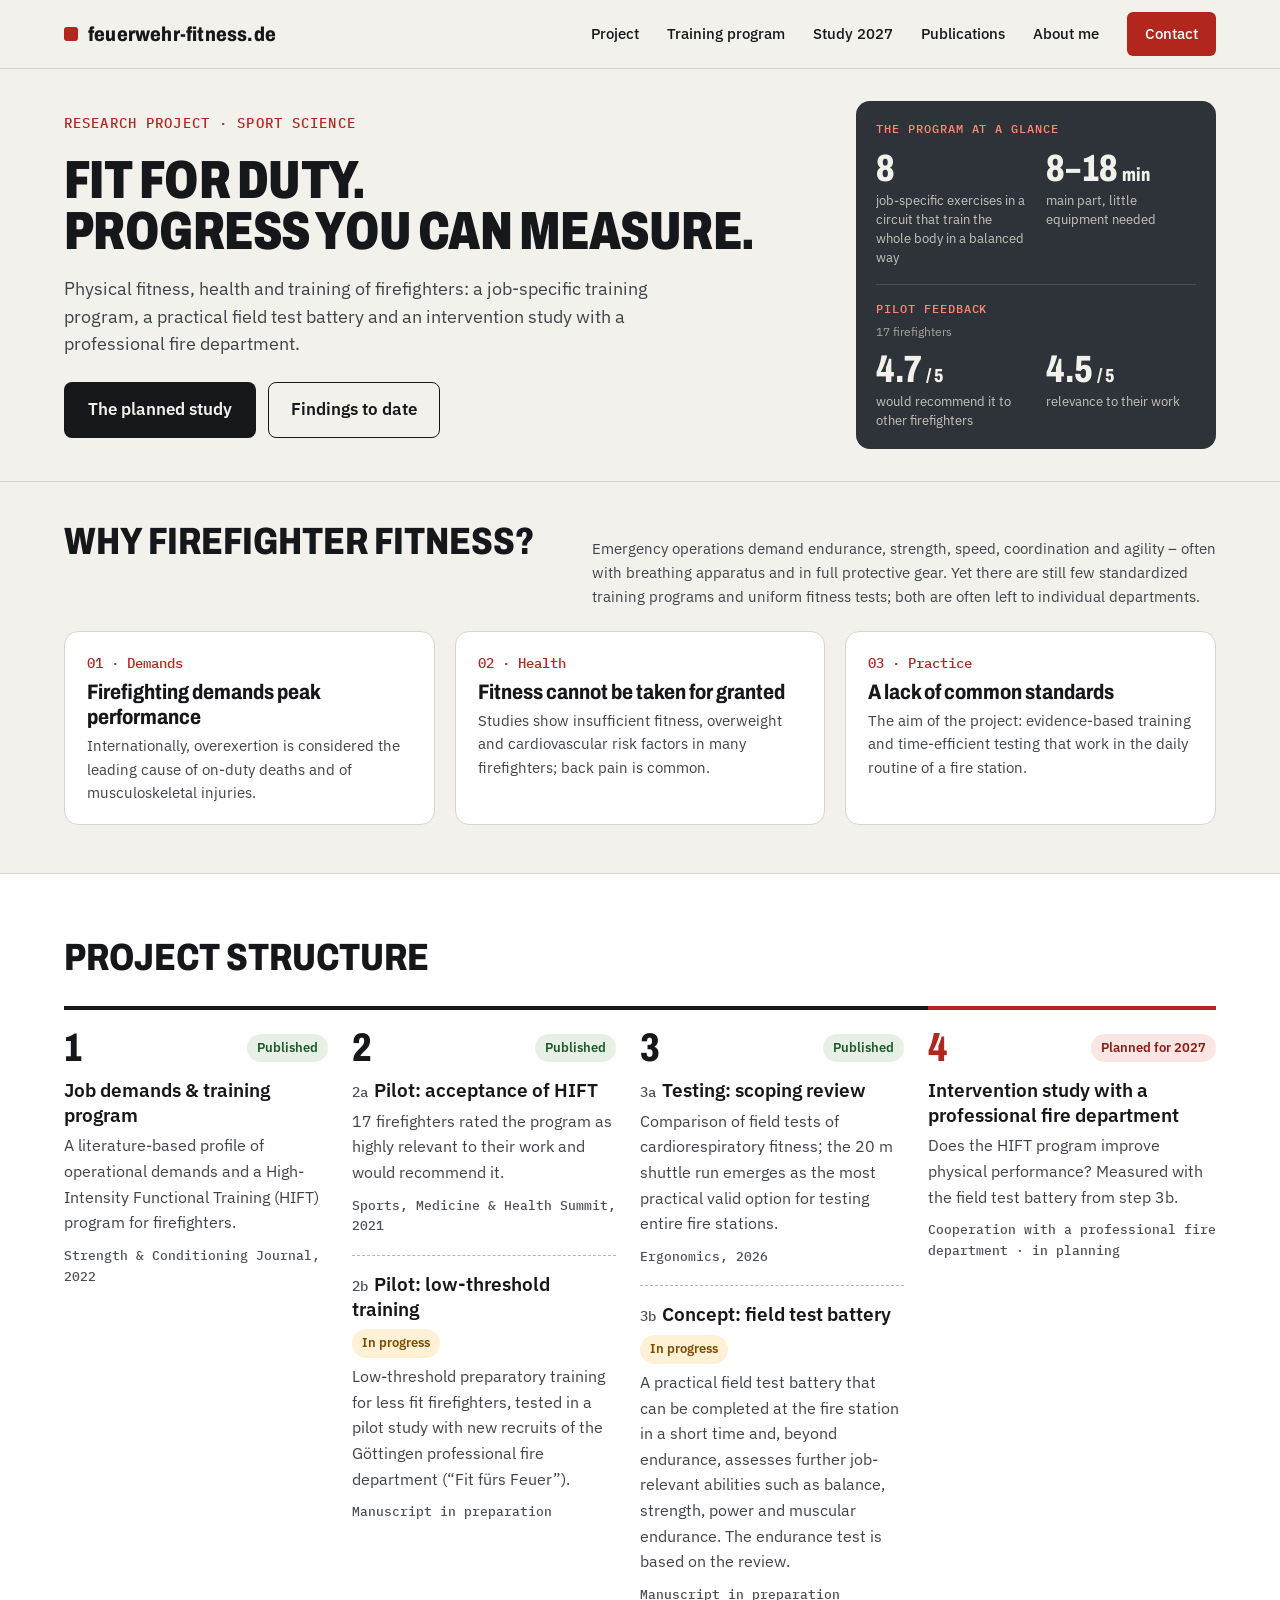
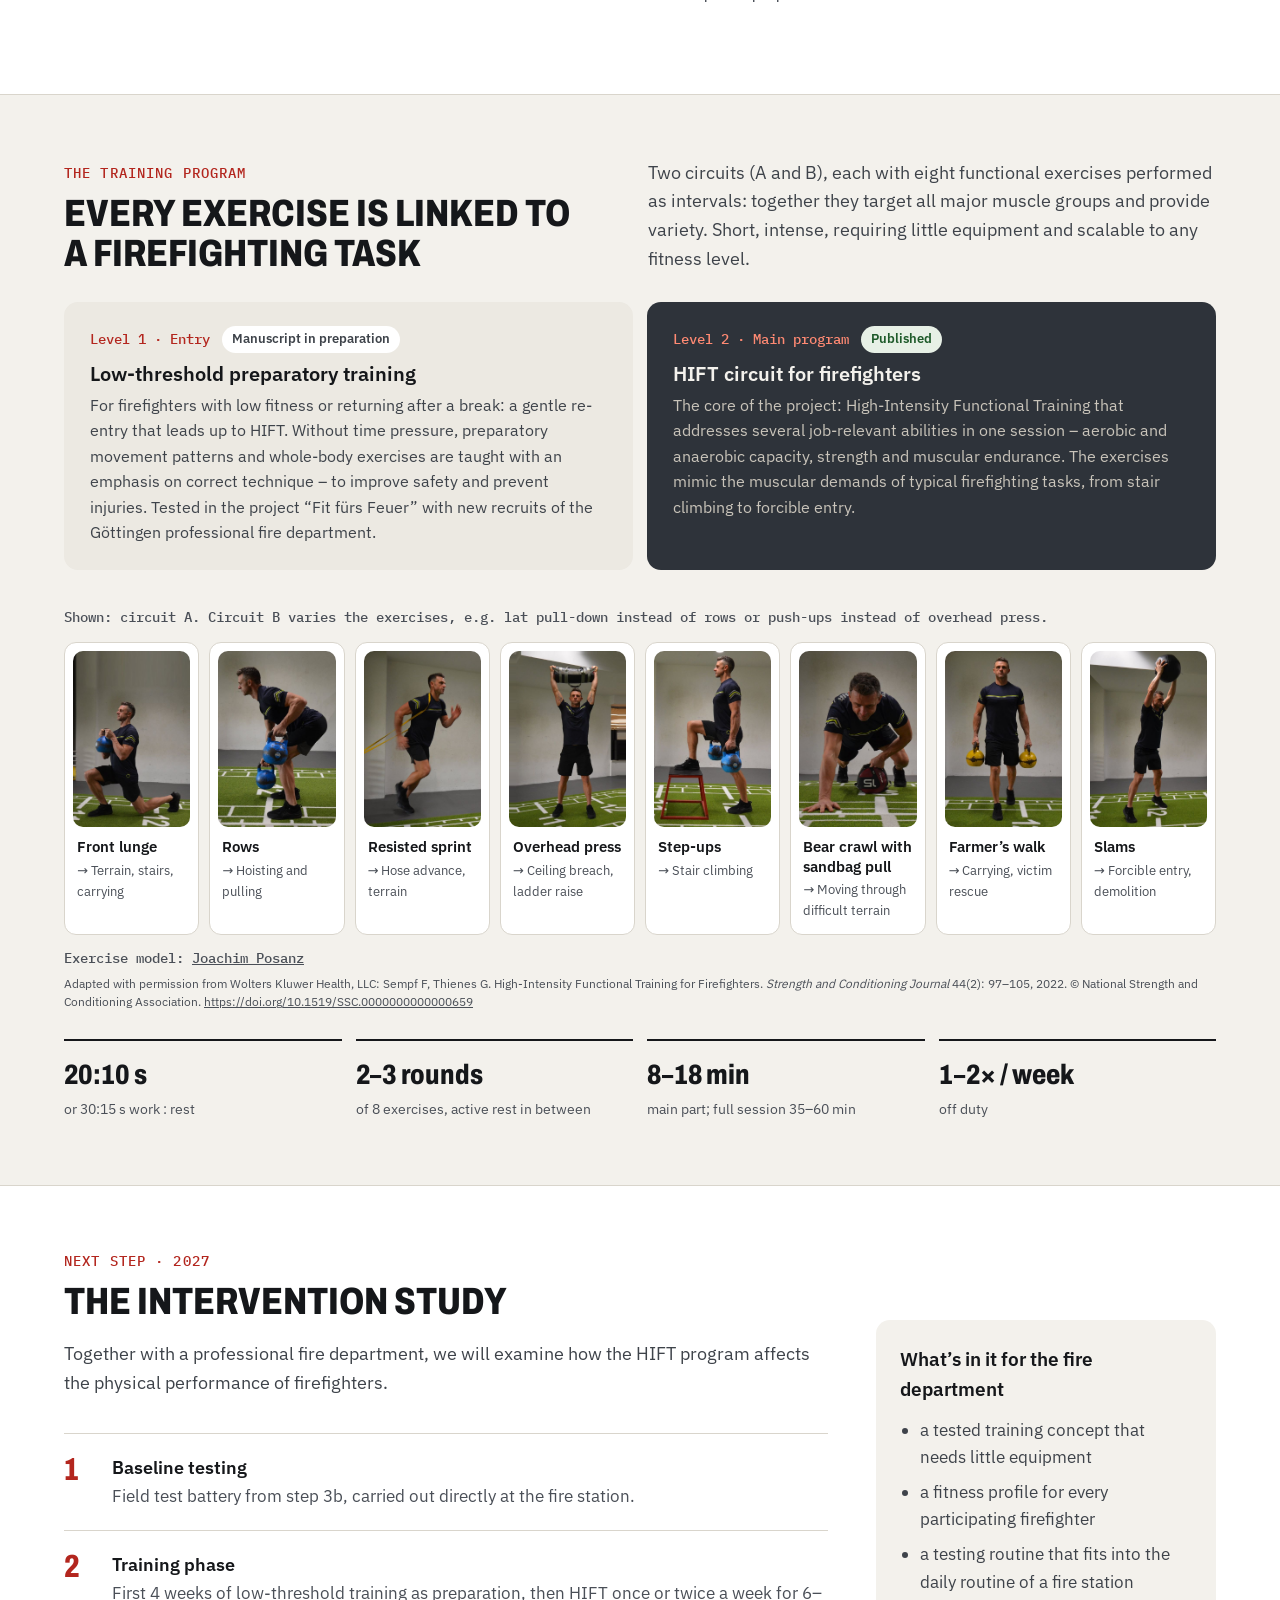
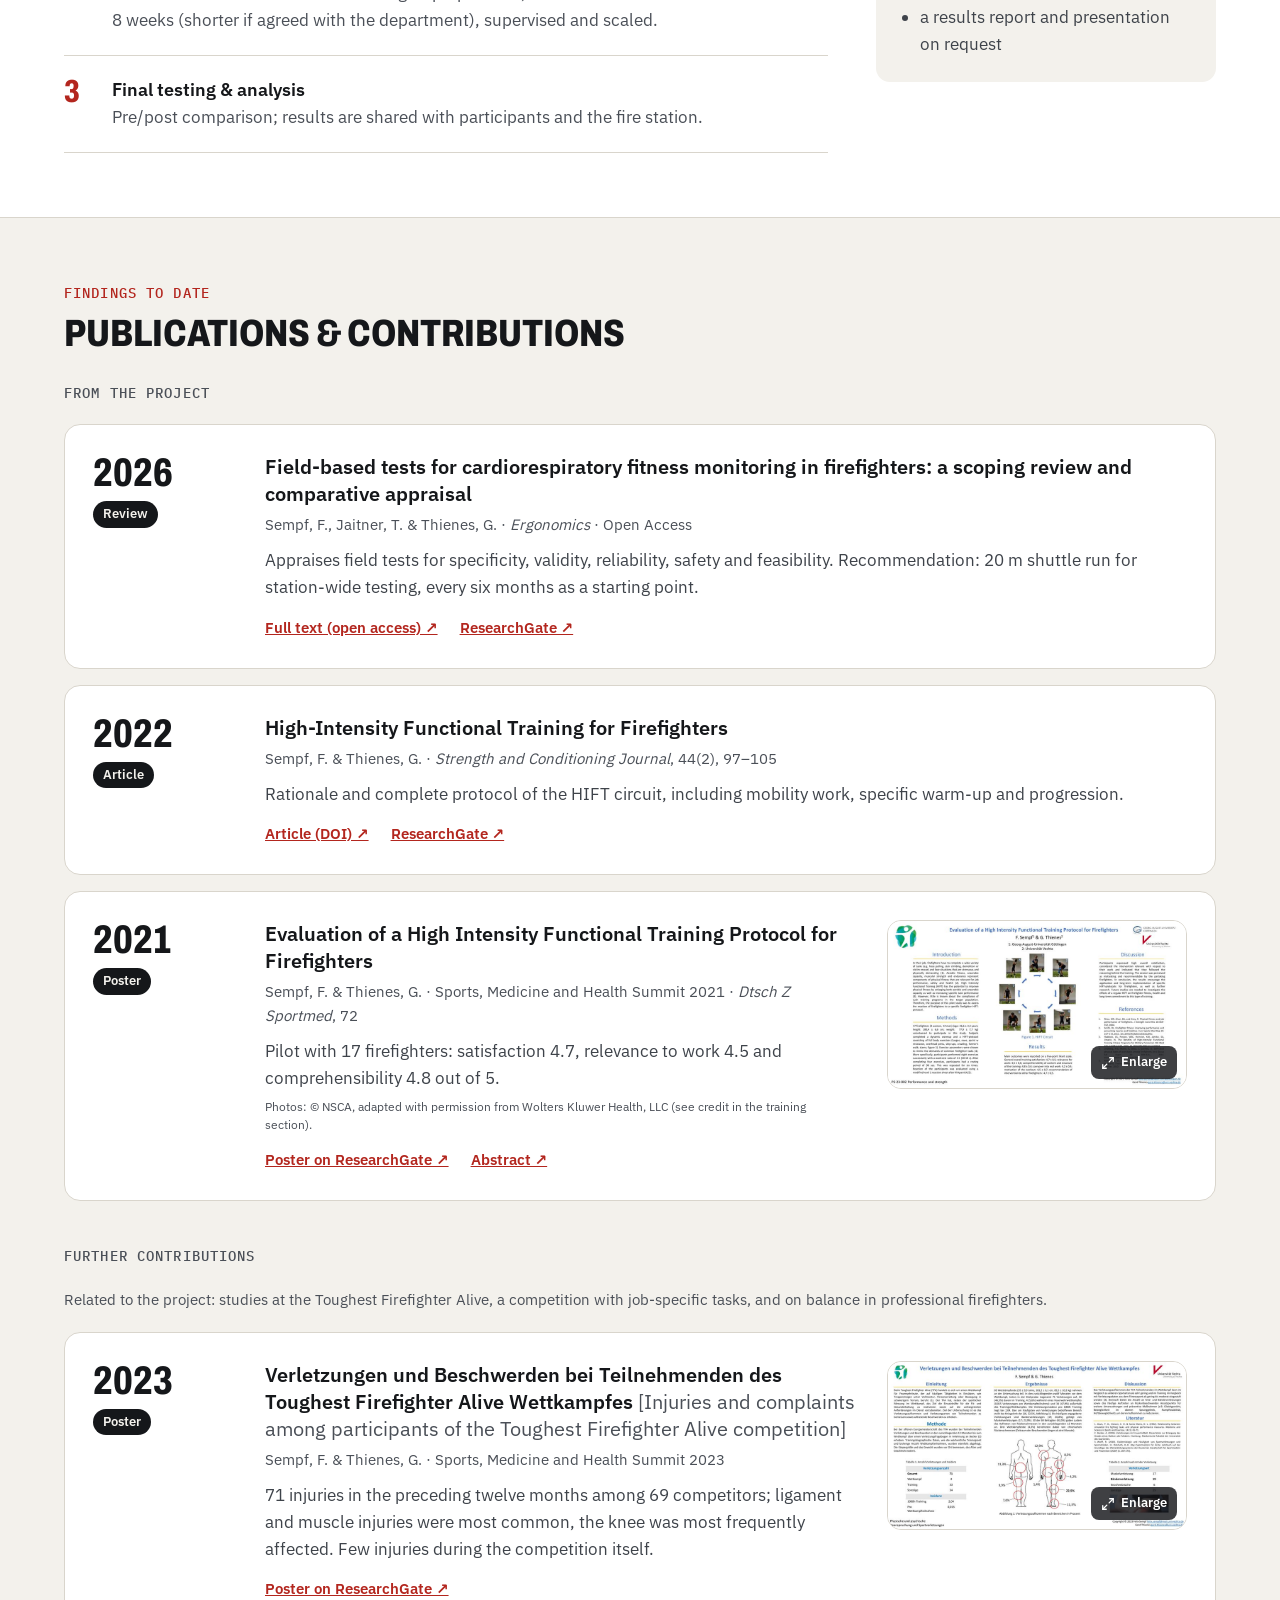
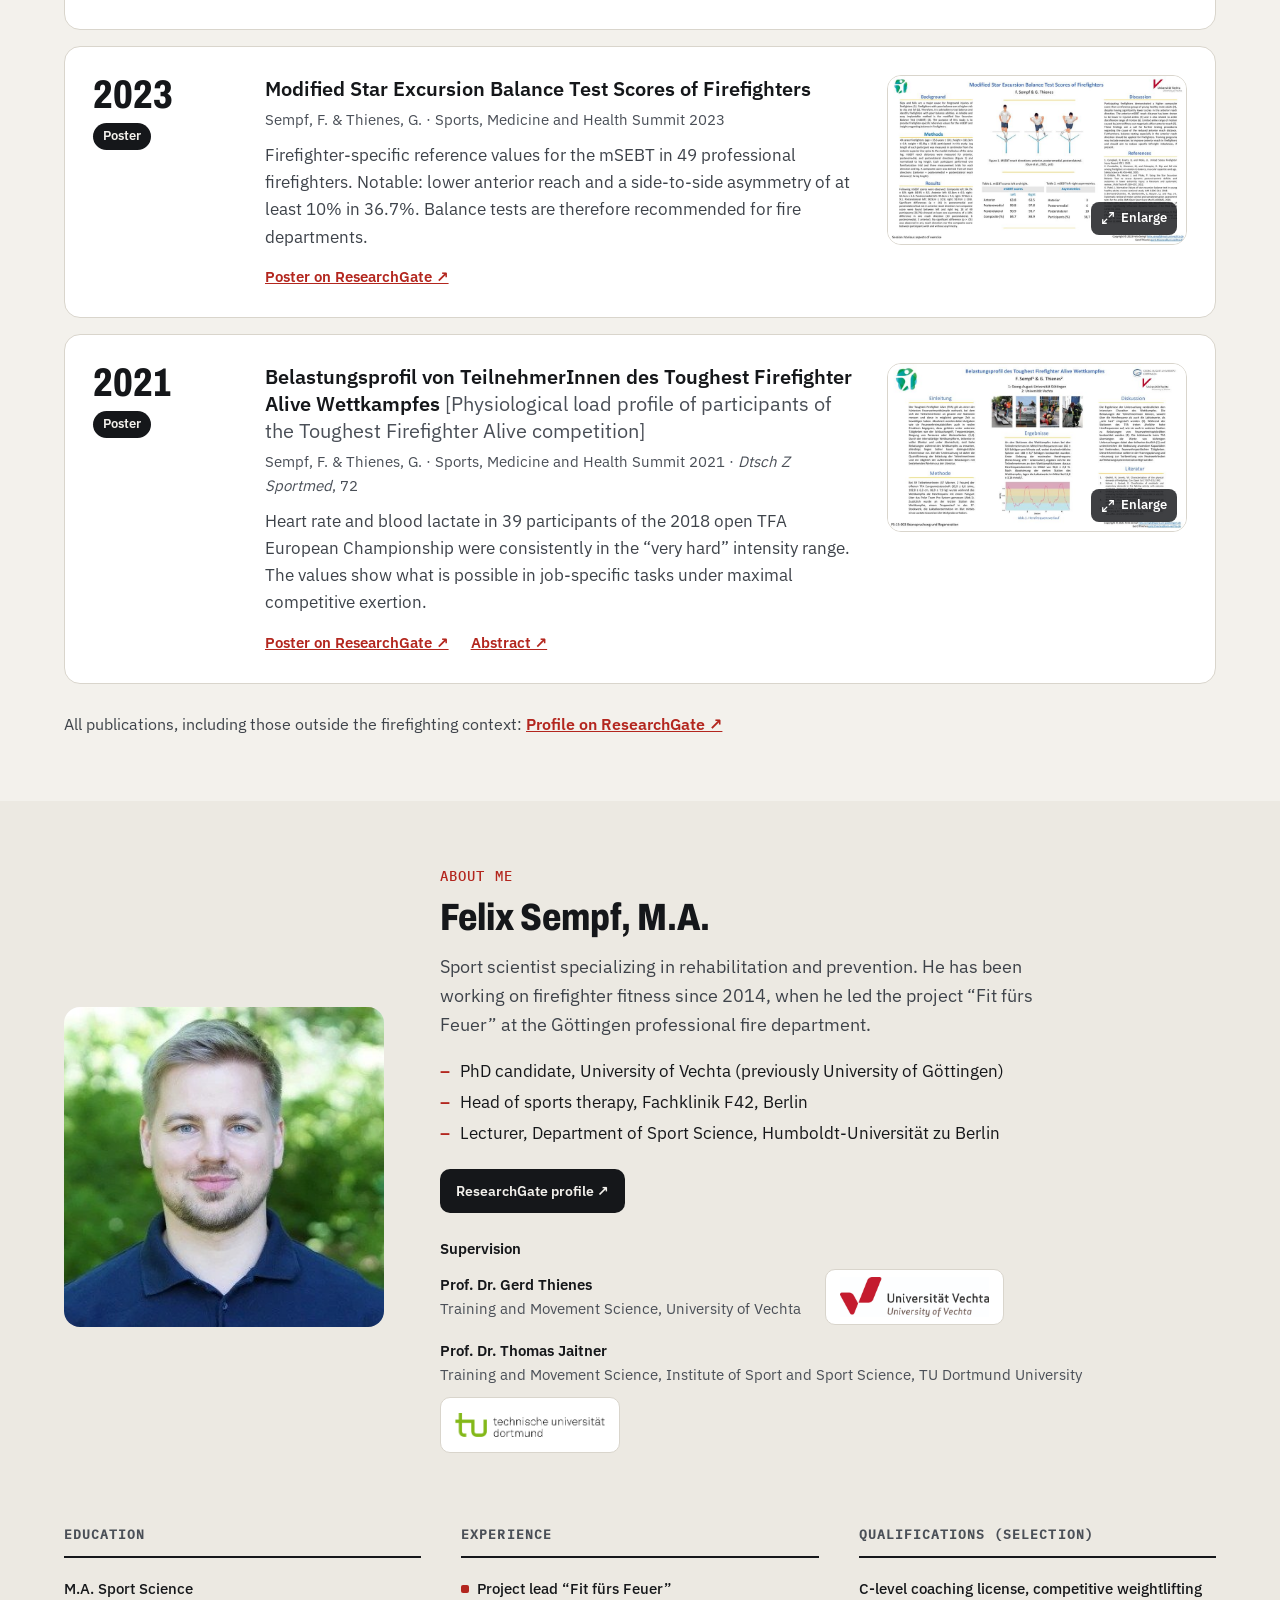
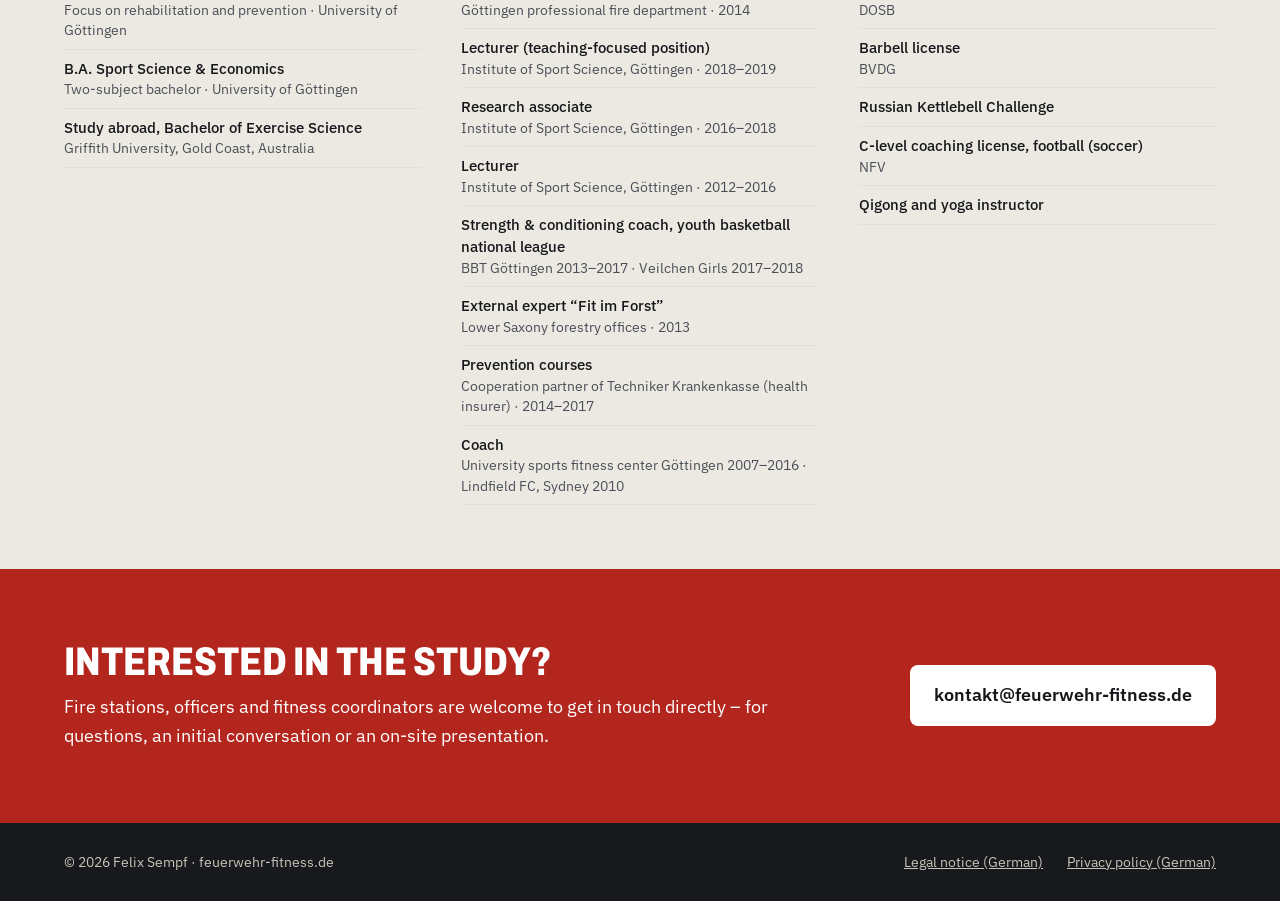
==== commit 0ea6a8f9: "EN: Bildnachweis Wolters Kluwer Co-Authored-By: Claude Opus 5.5 <noreply@anthropic.com> Claude-Sessi" ====
--- a/en/index.html
+++ b/en/index.html
@@ -219,7 +219,7 @@
 </div>
 
 </div>
-<p style="margin: 12px 0 0; font-family: 'IBM Plex Mono', monospace; font-size: 14px; color: #4A4F57">Exercise model: <a href="https://www.instagram.com/joachim_posanz/" style="color: #4A4F57">Joachim Posanz</a></p>
+<p style="margin: 12px 0 0; font-family: 'IBM Plex Mono', monospace; font-size: 14px; color: #4A4F57">Exercise model: <a href="https://www.instagram.com/joachim_posanz/" style="color: #4A4F57">Joachim Posanz</a></p><p style="margin: 6px 0 0; font-size: 12px; line-height: 1.5; color: #4A4F57">Adapted with permission from Wolters Kluwer Health, LLC: Sempf F, Thienes G. High-Intensity Functional Training for Firefighters. <i>Strength and Conditioning Journal</i> 44(2): 97–105, 2022. © National Strength and Conditioning Association. <a href="https://doi.org/10.1519/SSC.0000000000000659" style="color: #4A4F57">https://doi.org/10.1519/SSC.0000000000000659</a></p>
 <div style="margin-top: 28px; display: grid; grid-template-columns: repeat(auto-fit, minmax(140px, 1fr)); gap: 14px">
 <div style="border-top: 2px solid #15171A; padding-top: 12px"><div class="s-9e28e4" style="font-family: 'Archivo', sans-serif; font-stretch: 80%; font-weight: 800; font-size: 28px">20:10 s</div><div style="font-size: 14px; color: #4A4F57">or 30:15 s work : rest</div></div>
 <div style="border-top: 2px solid #15171A; padding-top: 12px"><div class="s-9e28e4" style="font-family: 'Archivo', sans-serif; font-stretch: 80%; font-weight: 800; font-size: 28px">2–3 rounds</div><div style="font-size: 14px; color: #4A4F57">of 8 exercises, active rest in between</div></div>
@@ -296,7 +296,7 @@
 <div class="pub-body" style="flex: 999 1 380px; min-width: 0">
 <h3 class="s-e23c64" style="margin: 0 0 6px; font-size: 20px; line-height: 1.35">Evaluation of a High Intensity Functional Training Protocol for Firefighters</h3>
 <p style="margin: 0 0 10px; font-size: 15px; color: #4A4F57">Sempf, F. &amp; Thienes, G. · Sports, Medicine and Health Summit 2021 · <em>Dtsch Z Sportmed</em>, 72</p>
-<p class="pub-desc" style="margin: 0; color: #3E434A">Pilot with 17 firefighters: satisfaction 4.7, relevance to work 4.5 and comprehensibility 4.8 out of 5.</p>
+<p class="pub-desc" style="margin: 0; color: #3E434A">Pilot with 17 firefighters: satisfaction 4.7, relevance to work 4.5 and comprehensibility 4.8 out of 5.</p><p style="margin: 6px 0 0; font-size: 12px; line-height: 1.5; color: #4A4F57">Photos: © NSCA, adapted with permission from Wolters Kluwer Health, LLC (see credit in the training section).</p>
 <div style="display: flex; flex-wrap: wrap; gap: 6px 22px; margin-top: 14px"><a href="https://www.researchgate.net/publication/351346162_Evaluation_of_a_High_Intensity_Functional_Training_Protocol_for_Firefighters" style="font-weight: 600; font-size: 15px">Poster on ResearchGate ↗</a><a href="https://www.researchgate.net/publication/351346056_Evaluation_of_a_High_Intensity_Functional_Training_Protocol_for_Firefighters" style="font-weight: 600; font-size: 15px">Abstract ↗</a></div>
 
 <input type="checkbox" id="pub-more-5" class="pub-cb"><label for="pub-more-5" class="pub-toggle"></label>
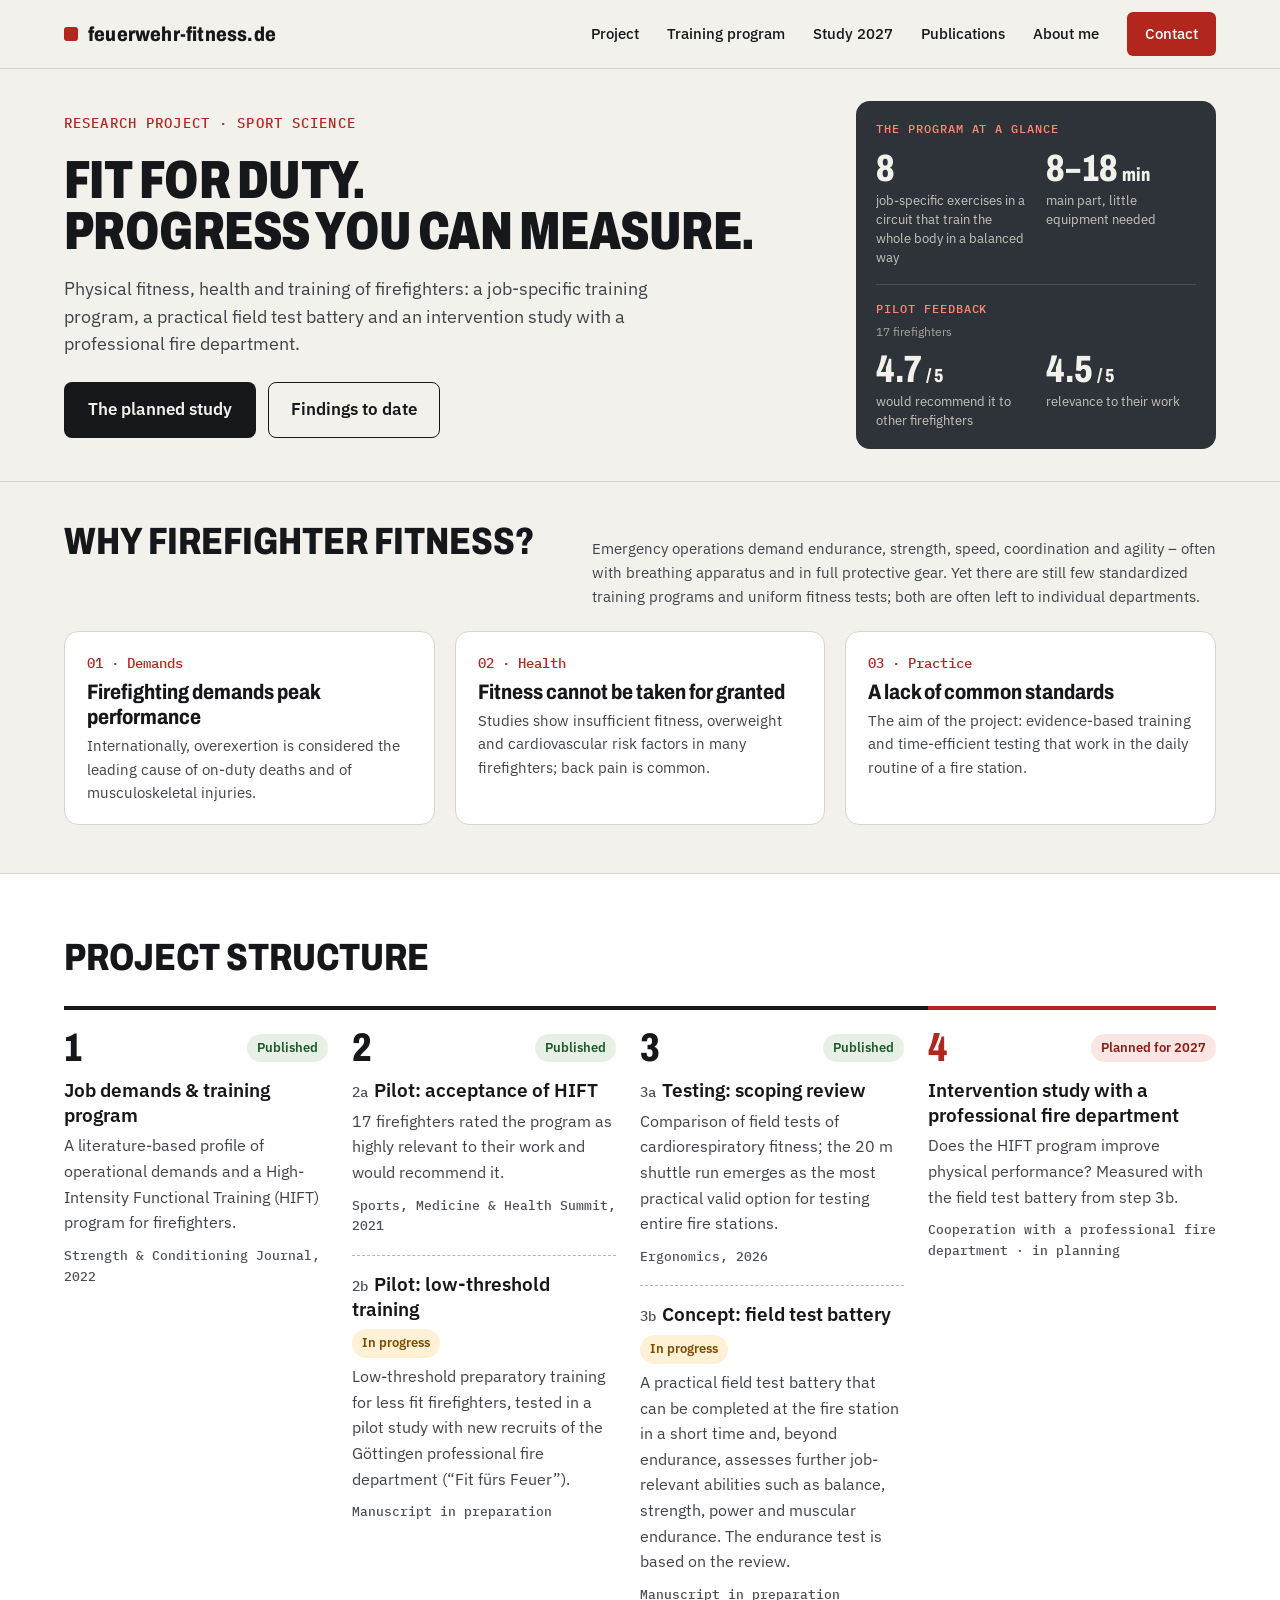
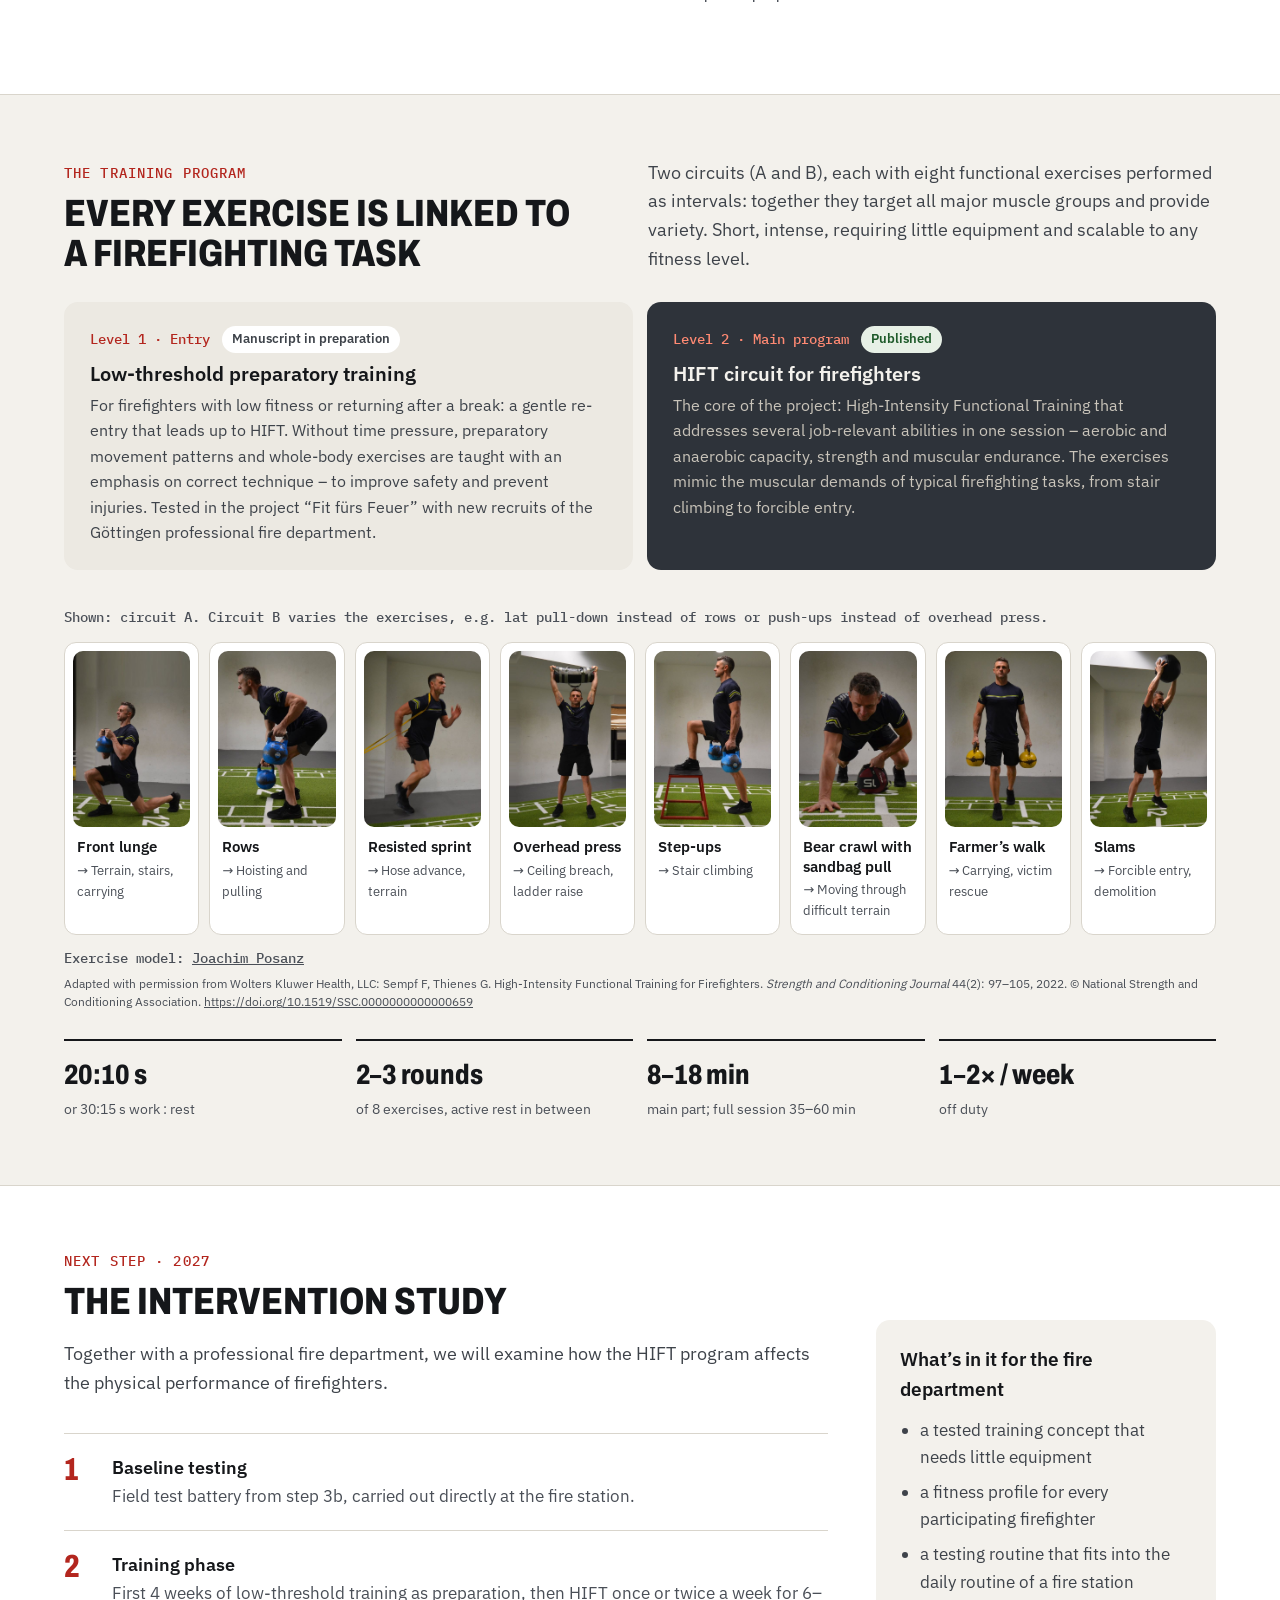
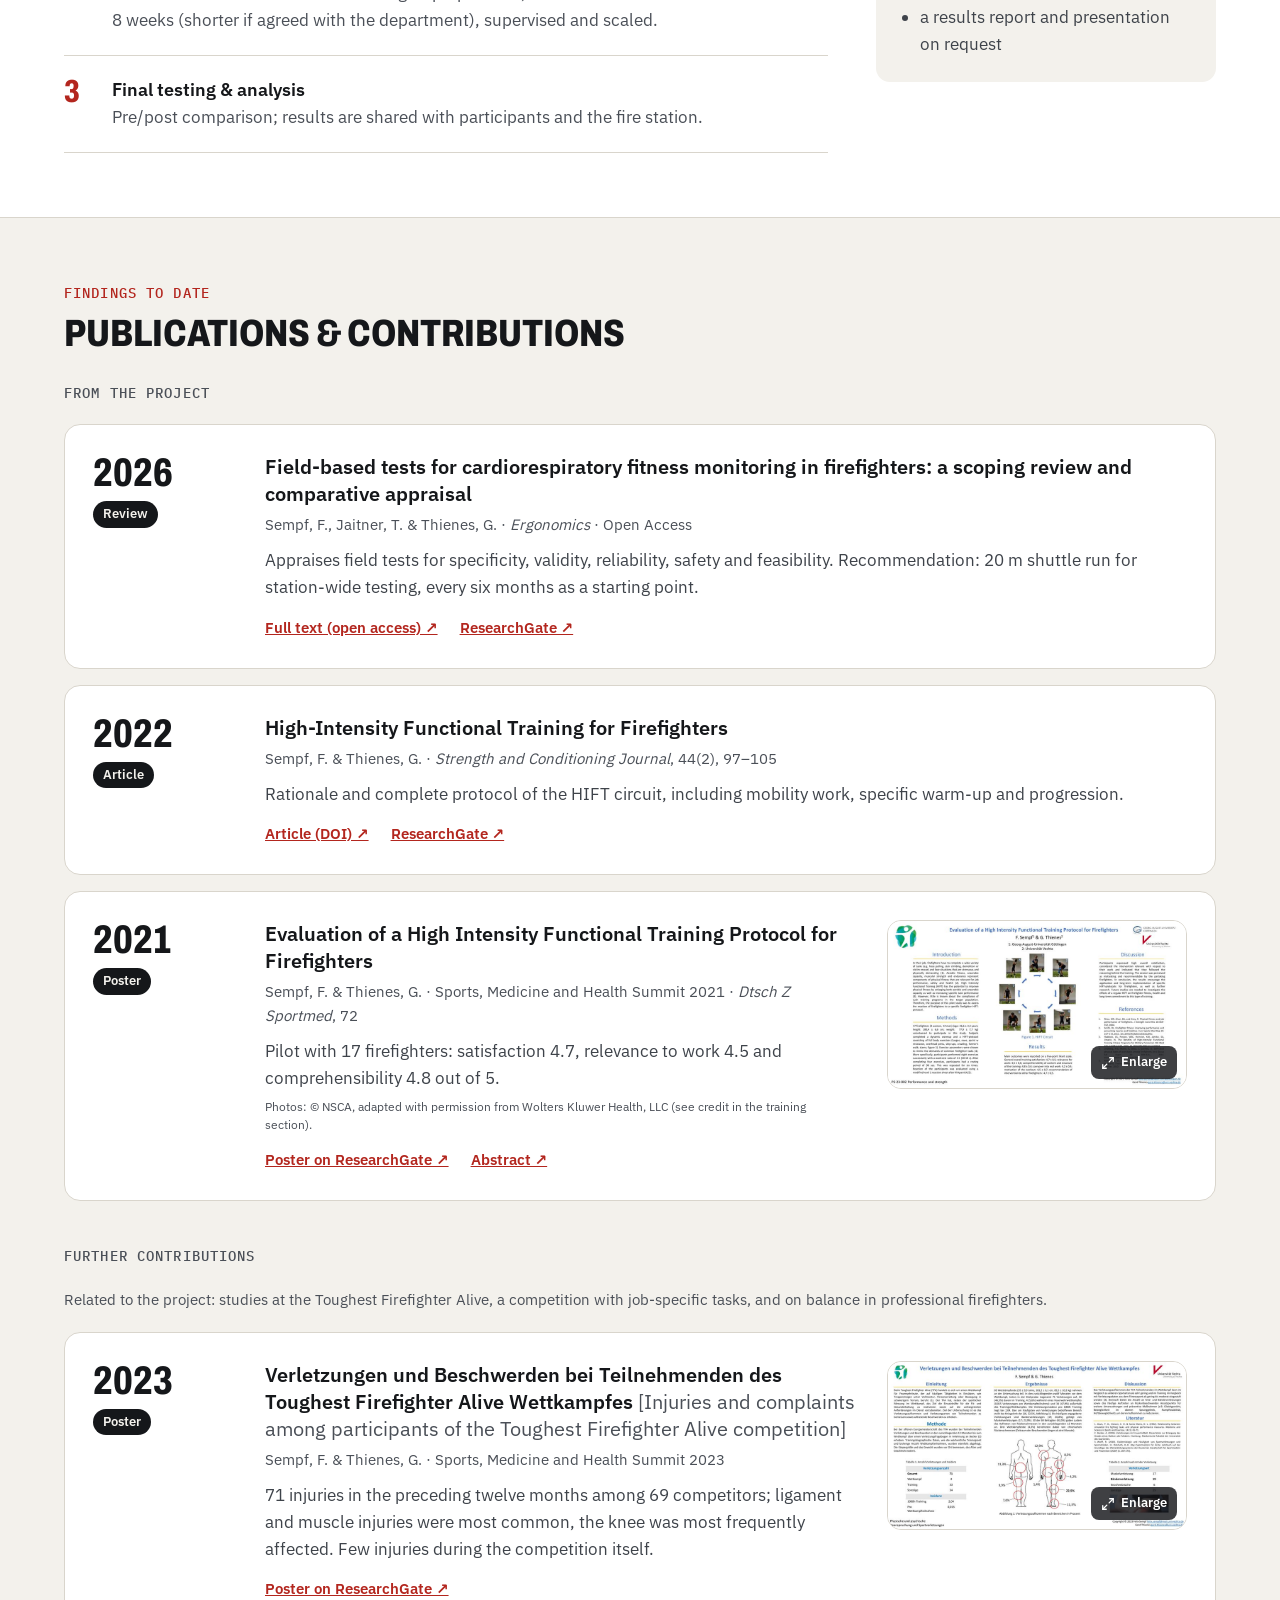
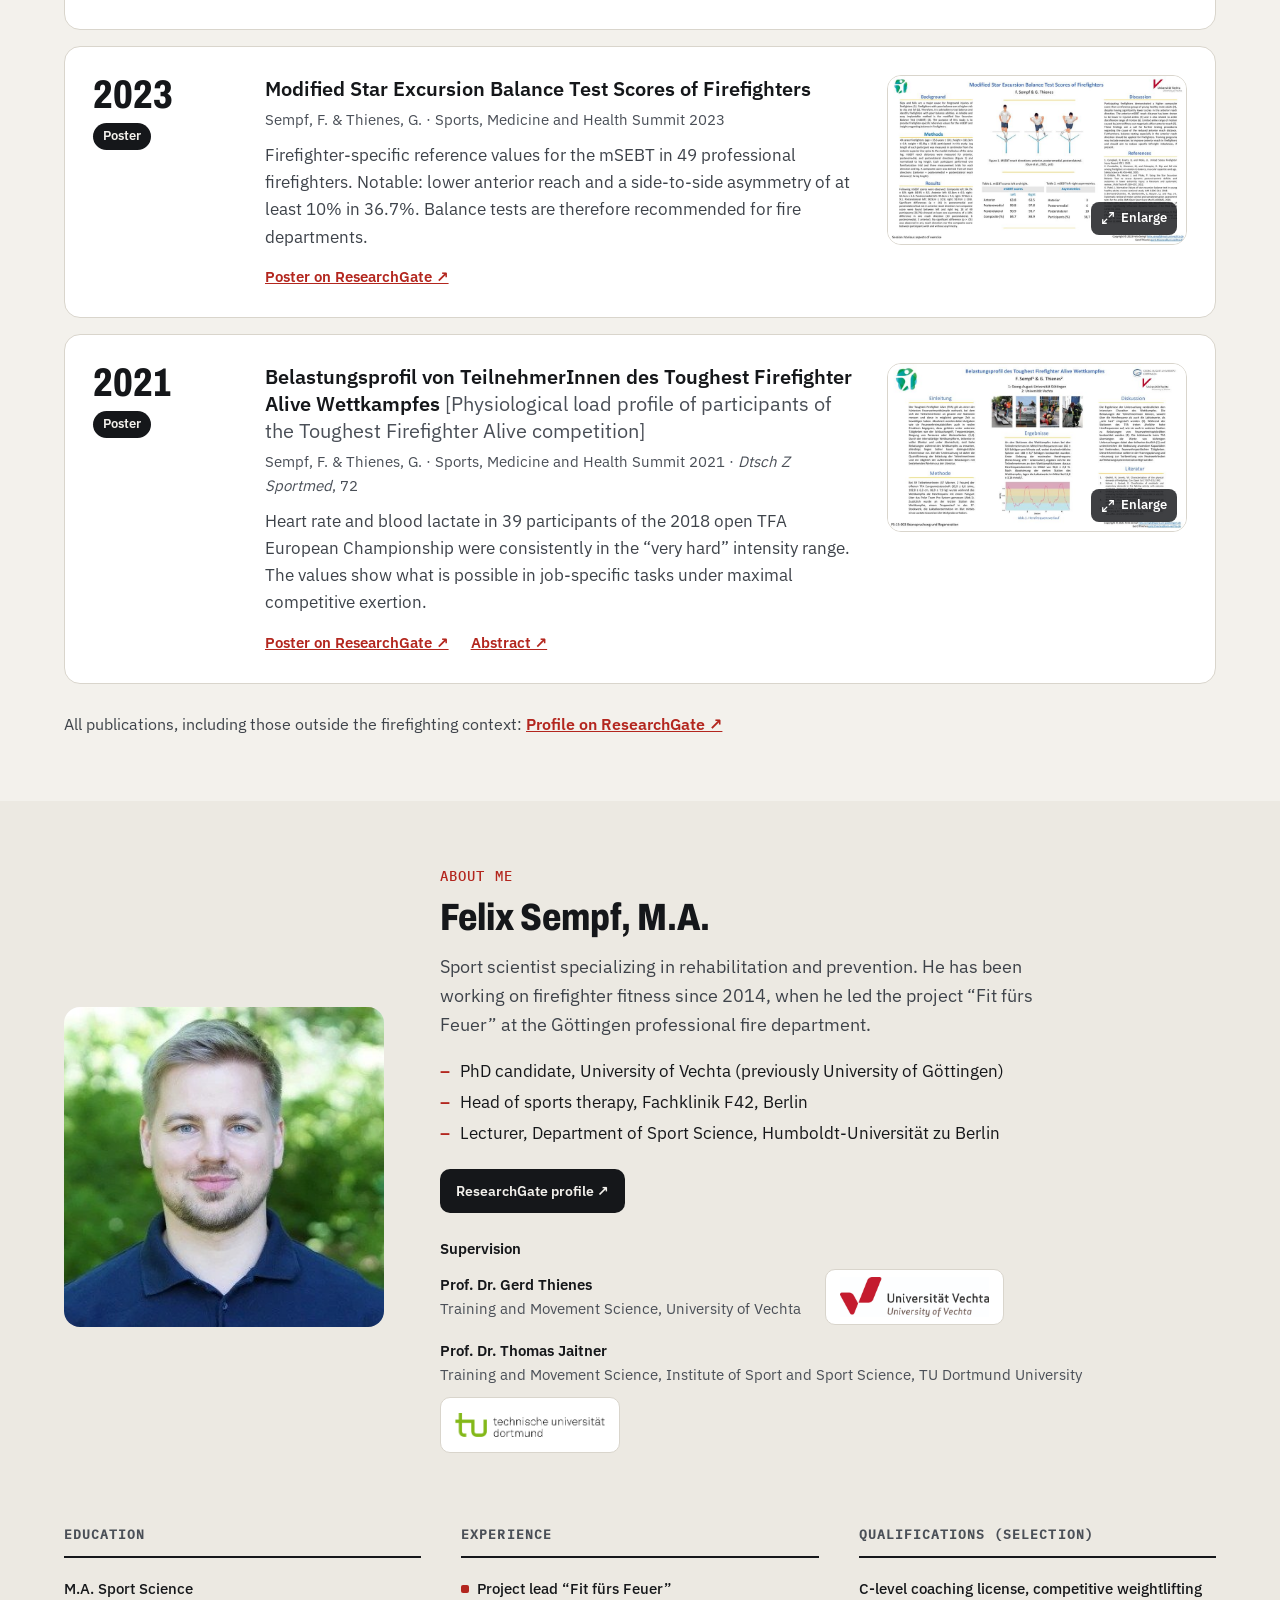
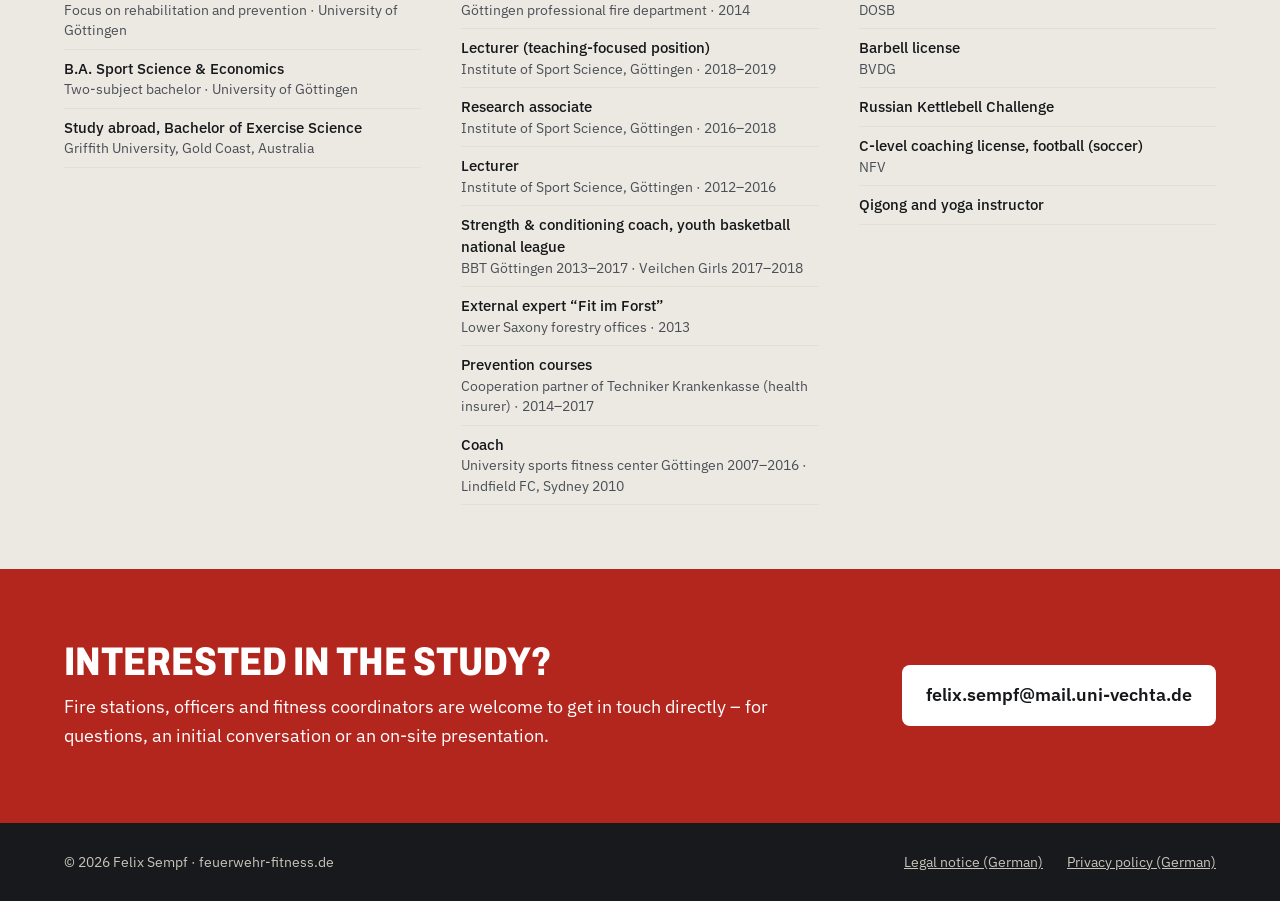
==== commit 1801fc6f: "EN: Kontaktadresse Uni Vechta Co-Authored-By: Claude Opus 5.5 <noreply@anthropic.com> Claude-Session" ====
--- a/en/index.html
+++ b/en/index.html
@@ -390,7 +390,7 @@
 <h2 class="s-de22bb" style="margin: 0 0 10px; font-family: 'Archivo', sans-serif; font-stretch: 80%; font-weight: 800; font-size: 40px; line-height: 1.05; text-transform: uppercase">Interested in the study?</h2>
 <p class="s-276eb2" style="margin: 0; font-size: 18px">Fire stations, officers and fitness coordinators are welcome to get in touch directly – for questions, an initial conversation or an on-site presentation.</p>
 </div>
-<a class="s-276eb2" href="mailto:kontakt@feuerwehr-fitness.de" style="display: inline-block; background: #FFFFFF; color: #15171A; text-decoration: none; font-weight: 600; font-size: 18px; padding: 16px 24px; border-radius: 8px; max-width: 100%; box-sizing: border-box; overflow-wrap: anywhere">kontakt@feuerwehr-fitness.de</a>
+<a class="s-276eb2" href="mailto:felix.sempf@mail.uni-vechta.de" style="display: inline-block; background: #FFFFFF; color: #15171A; text-decoration: none; font-weight: 600; font-size: 18px; padding: 16px 24px; border-radius: 8px; max-width: 100%; box-sizing: border-box; overflow-wrap: anywhere">felix.sempf@mail.uni-vechta.de</a>
 </div>
 </section>
 
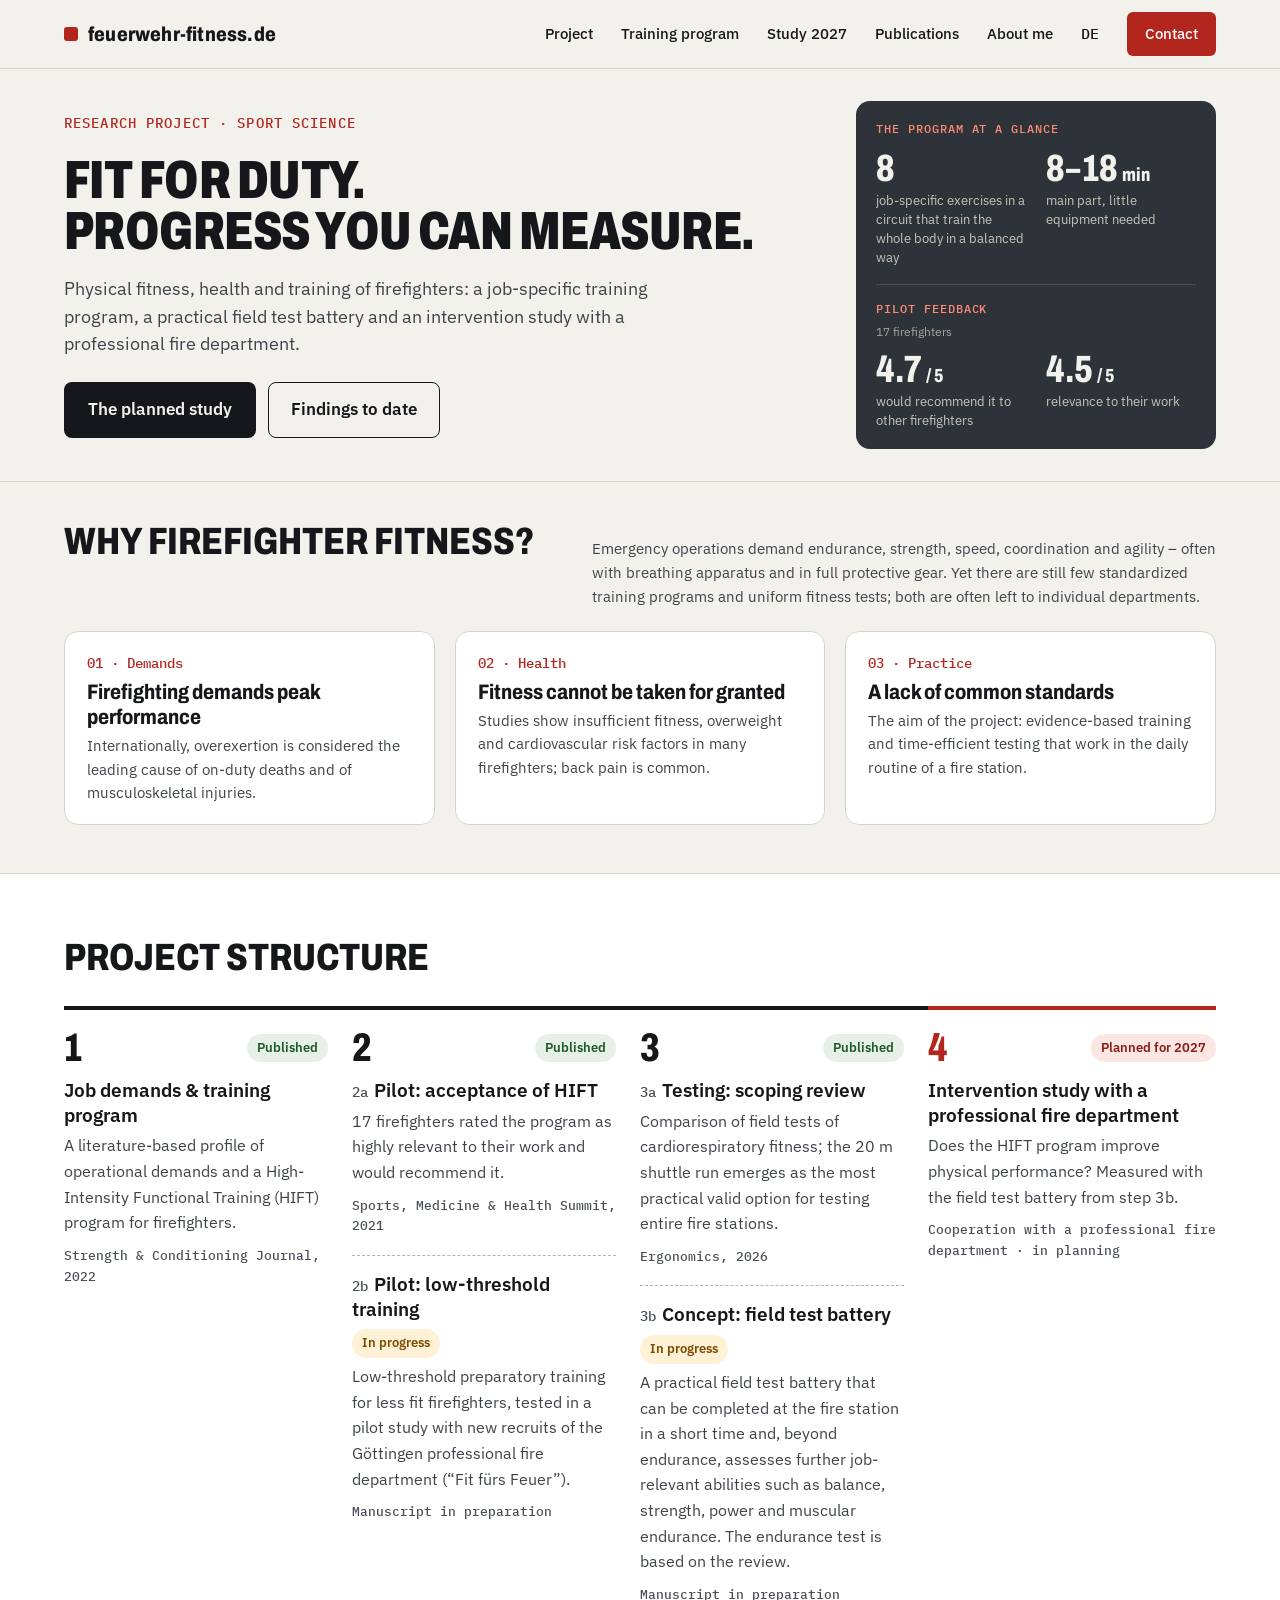
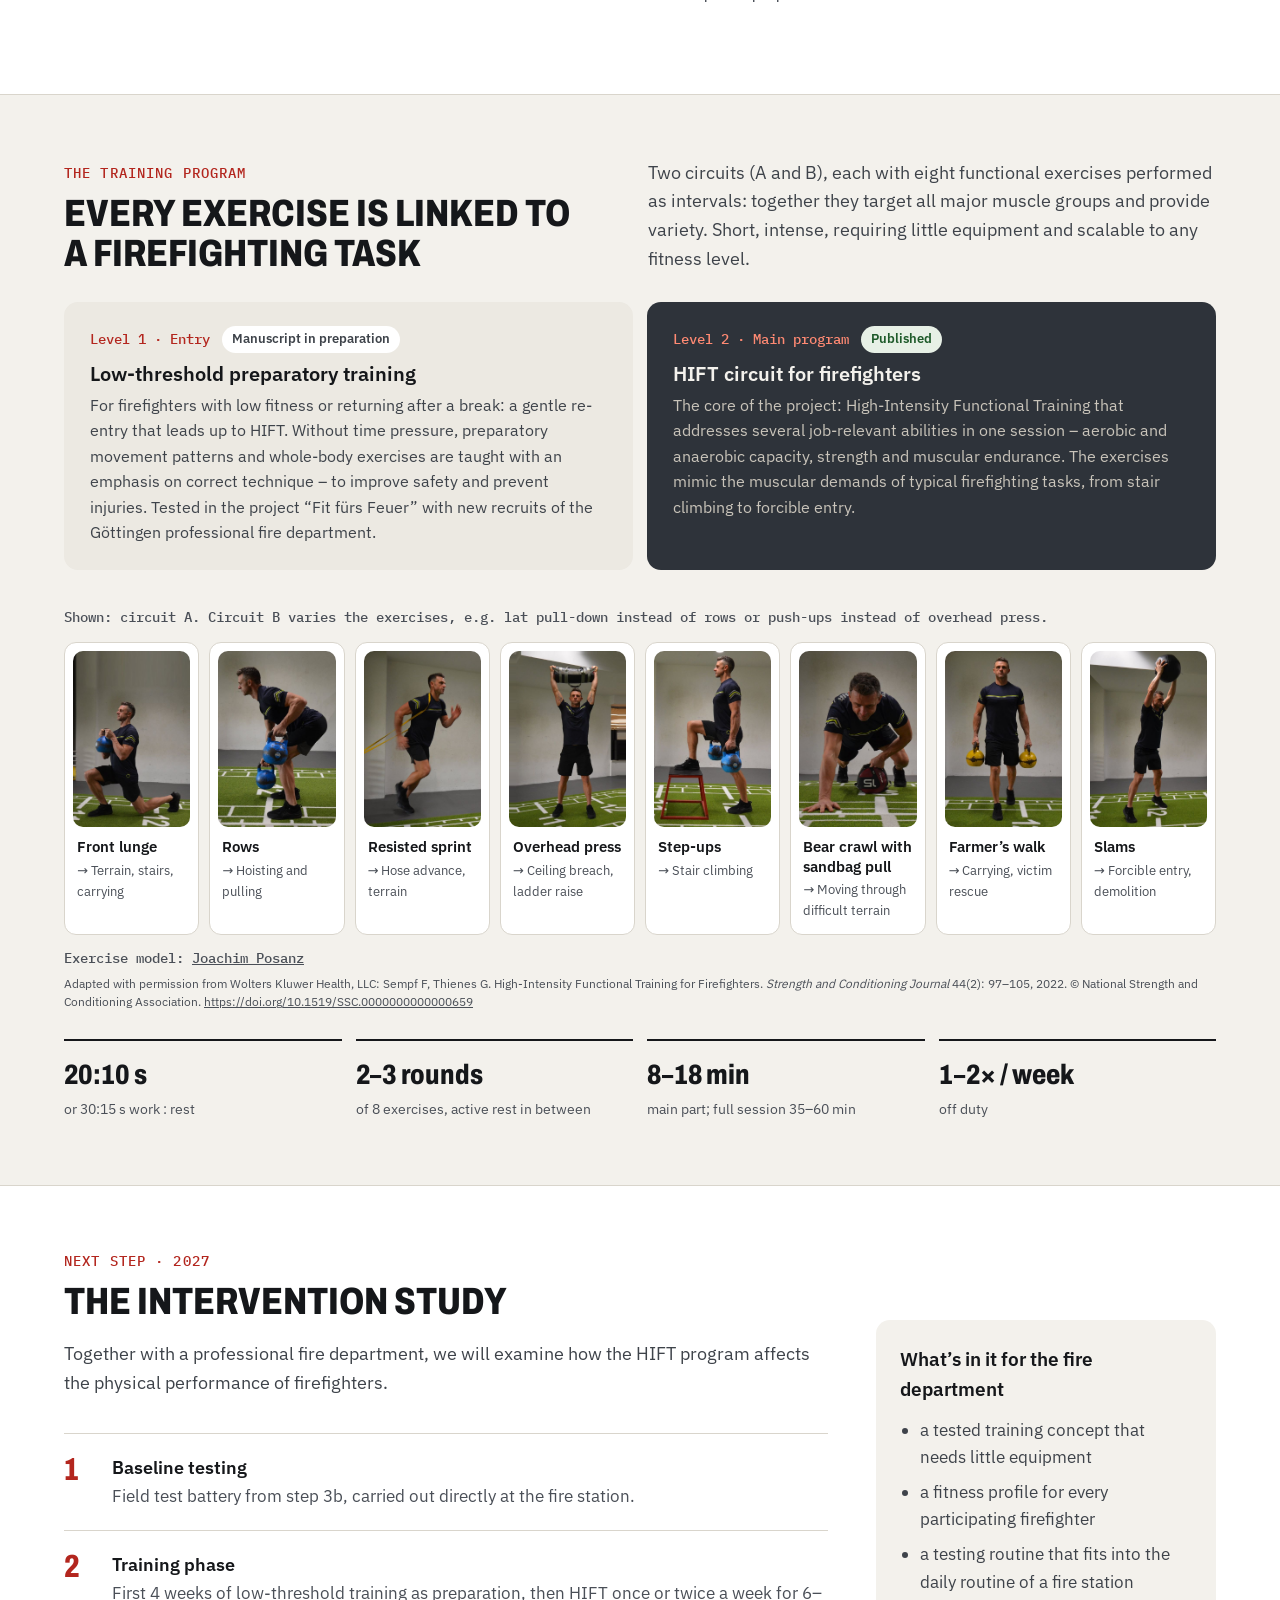
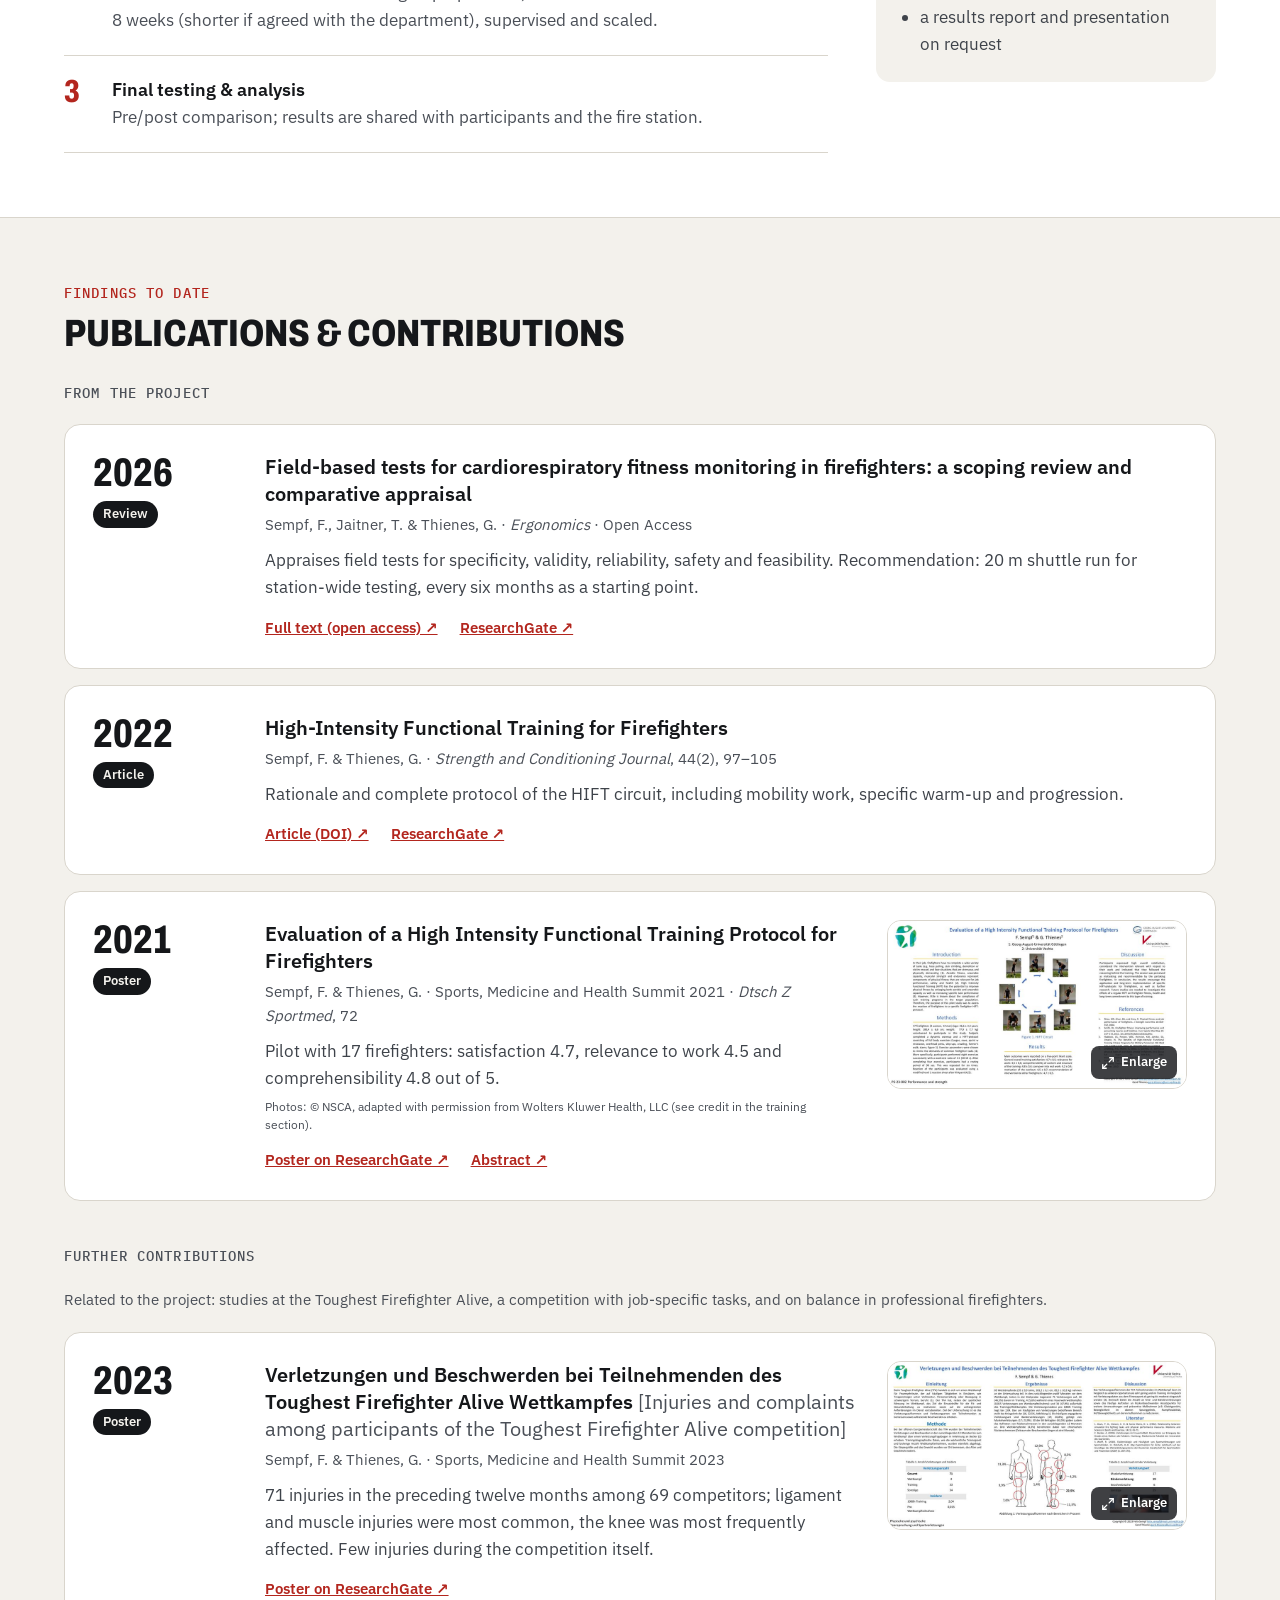
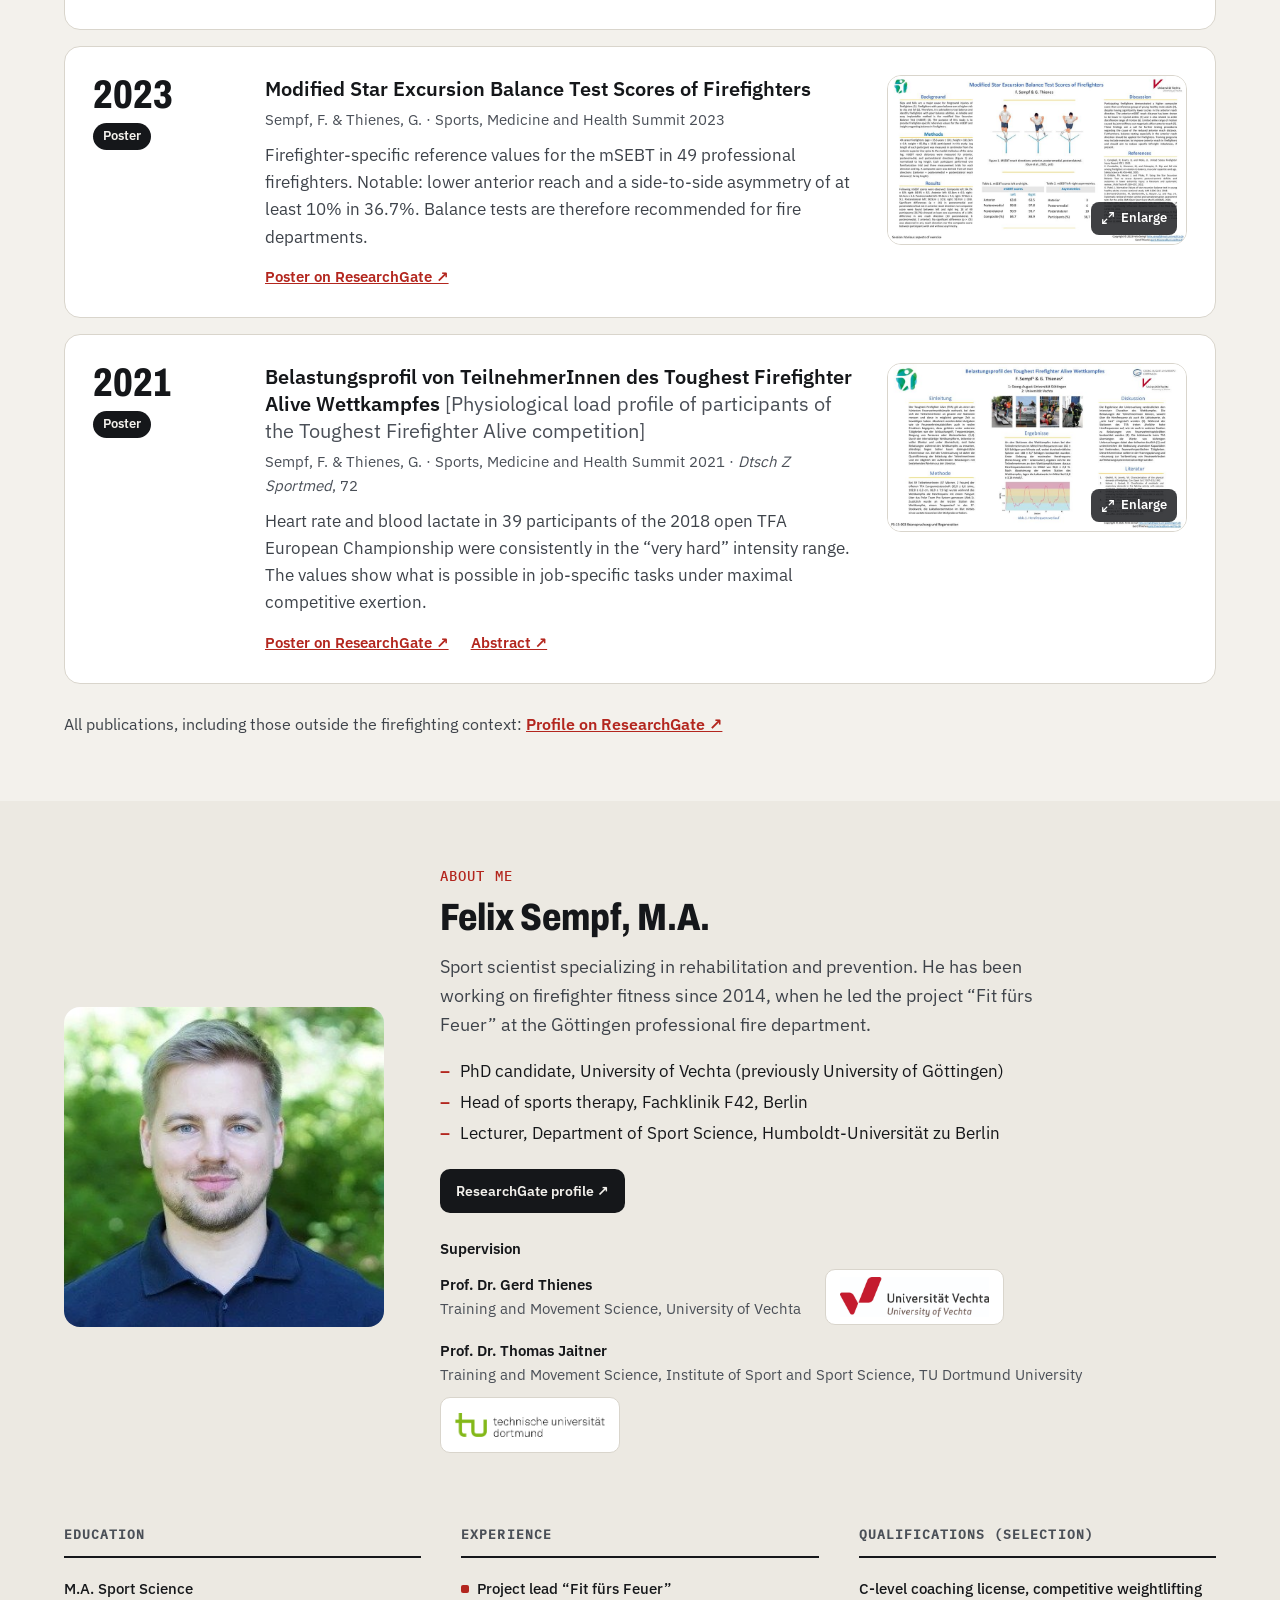
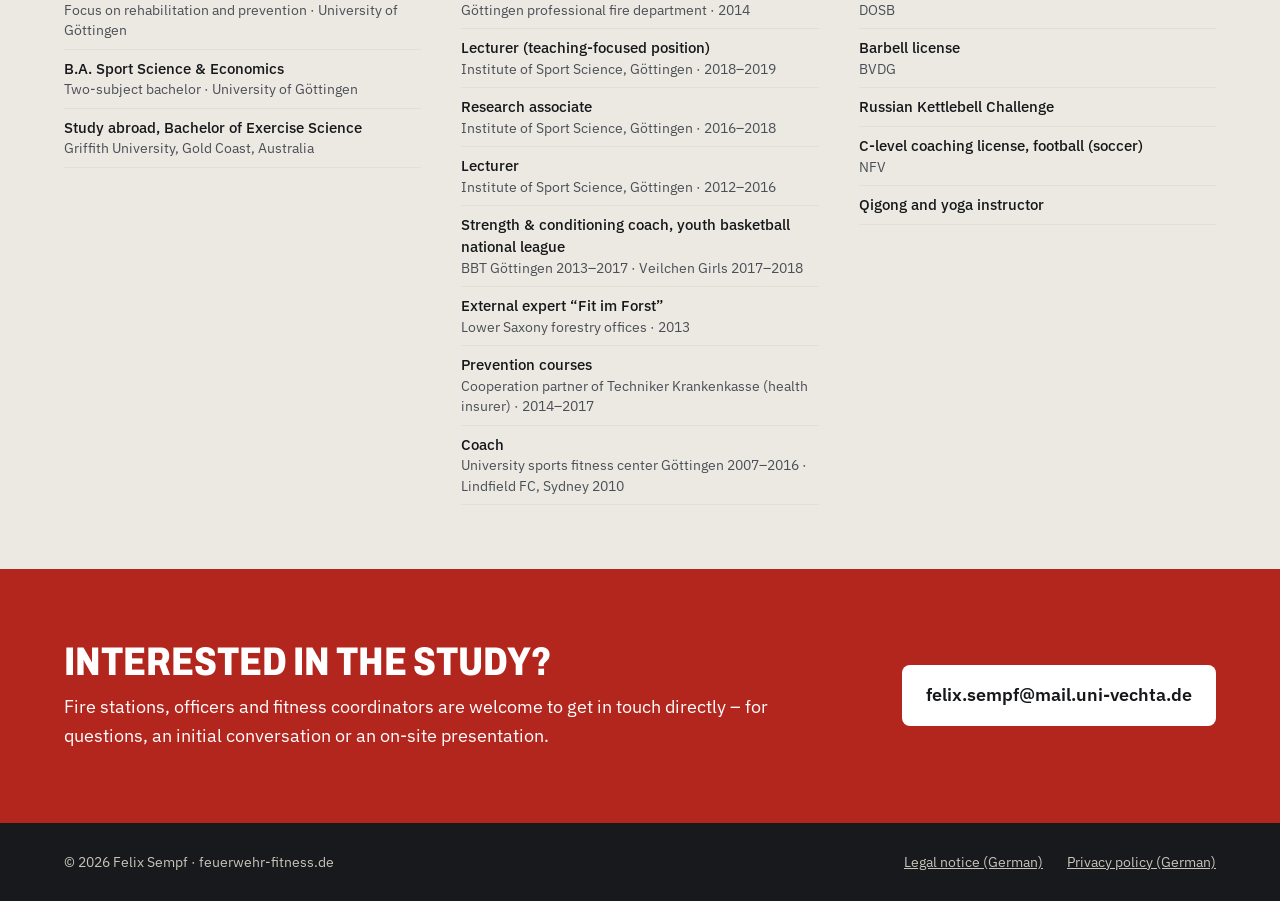
==== commit 32cf4842: "Livegang: englische Fassung, Sprachumschalter, Indexierung erlaubt, Domain - englische Fassung (en/)" ====
--- a/en/index.html
+++ b/en/index.html
@@ -3,12 +3,15 @@
 <head>
 <meta charset="utf-8">
 <meta name="viewport" content="width=device-width, initial-scale=1">
-<meta name="robots" content="noindex, nofollow">
 <title>Firefighter Fitness – physical fitness, health and training of firefighters</title>
 <meta name="description" content="Research project by Felix Sempf: a job-specific training program, a practical field test battery and an intervention study with a professional fire department.">
 <link rel="preload" href="../assets/fonts/archivo.woff2" as="font" type="font/woff2" crossorigin>
 <link rel="icon" href="../assets/img/favicon.svg" type="image/svg+xml">
 <link rel="stylesheet" href="../assets/css/style.css">
+<link rel="alternate" hreflang="de" href="https://feuerwehr-fitness.de/">
+<link rel="alternate" hreflang="en" href="https://feuerwehr-fitness.de/en/">
+<link rel="alternate" hreflang="x-default" href="https://feuerwehr-fitness.de/">
+<link rel="canonical" href="https://feuerwehr-fitness.de/en/">
 </head>
 <body>
 <div class="s-4fcab6" id="seite" style="background: #F3F1EC; color: #15171A; font-family: 'IBM Plex Sans', system-ui, sans-serif; font-size: 17px; line-height: 1.6">
--- a/assets/css/style.css
+++ b/assets/css/style.css
@@ -25,5 +25,3 @@
 .pub-cb,.pub-toggle{display:none}
 @media (max-width:600px){.pub{padding:18px !important;gap:8px !important}.pub-year{flex:0 0 100% !important;display:flex;align-items:center;gap:10px}.pub-year>div:first-child{font-size:20px !important}.pub-year>div:nth-child(2){margin-top:0 !important}.pub-body{flex-basis:100% !important}.pub-body h3{font-size:17px !important}.pub-desc,.pub-poster{display:none !important}.pub:has(.pub-cb:checked) .pub-desc{display:block !important;margin-bottom:10px !important}.pub:has(.pub-cb:checked) .pub-poster{display:block !important;max-width:100% !important}.pub-cb{position:absolute;opacity:0;width:1px;height:1px}.pub-toggle{display:inline-flex;align-items:center;min-height:44px;margin-top:4px;font-size:15px;font-weight:600;color:#B3261E;cursor:pointer}.pub-toggle::after{content:"Mehr anzeigen \25BE"}.pub:has(.pub-cb:checked) .pub-toggle::after{content:"Weniger anzeigen \25B4"}.pub-cb:focus-visible+.pub-toggle{outline:3px solid #B3261E;outline-offset:3px}}
 @media (max-width:600px){.ex-grid{gap:10px !important;grid-template-columns:repeat(2,minmax(0,1fr))}.ex-card{padding:8px !important;gap:10px !important;border-radius:12px !important}.ex-text{padding:0 4px 4px !important}.ex-name{font-size:15px}.ex-task{font-size:13px}}
-/* Sprachumschalter: bis zum Livegang ausgeblendet */
-.lang-switch{display:none !important}
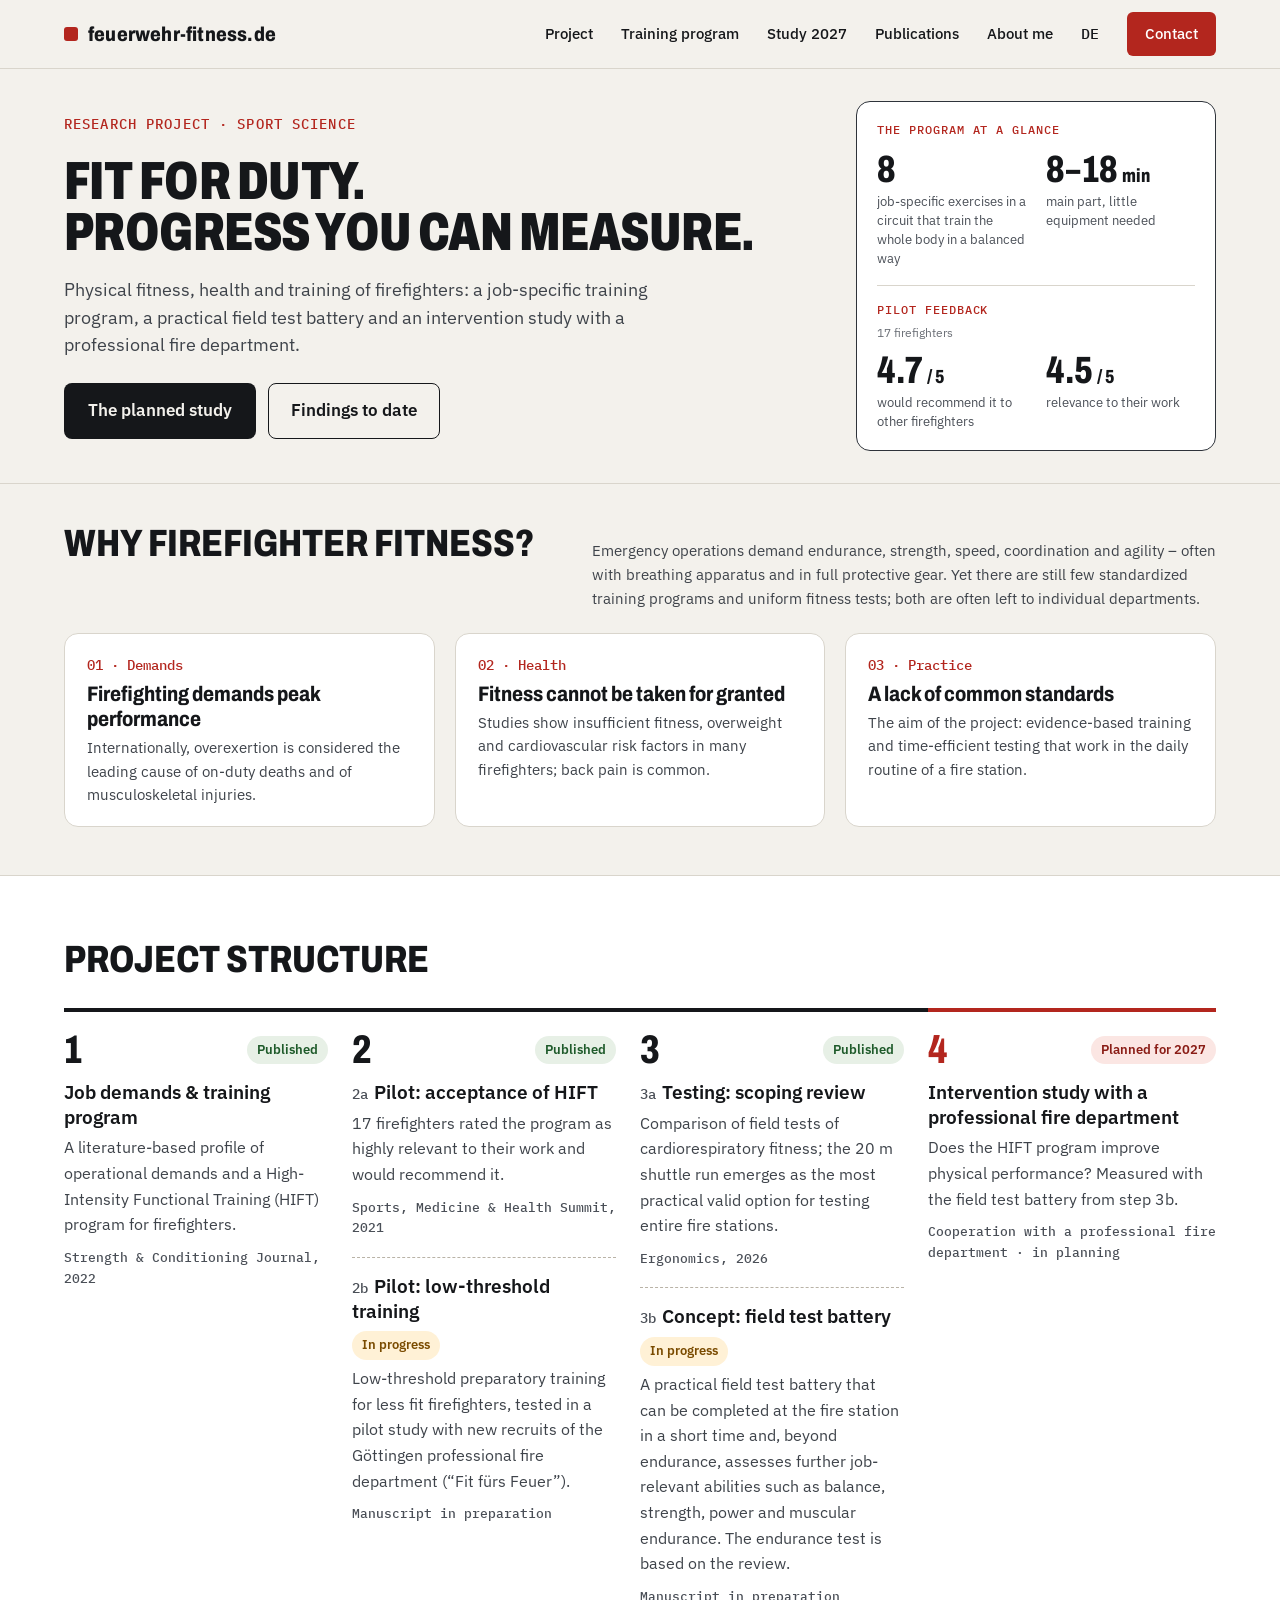
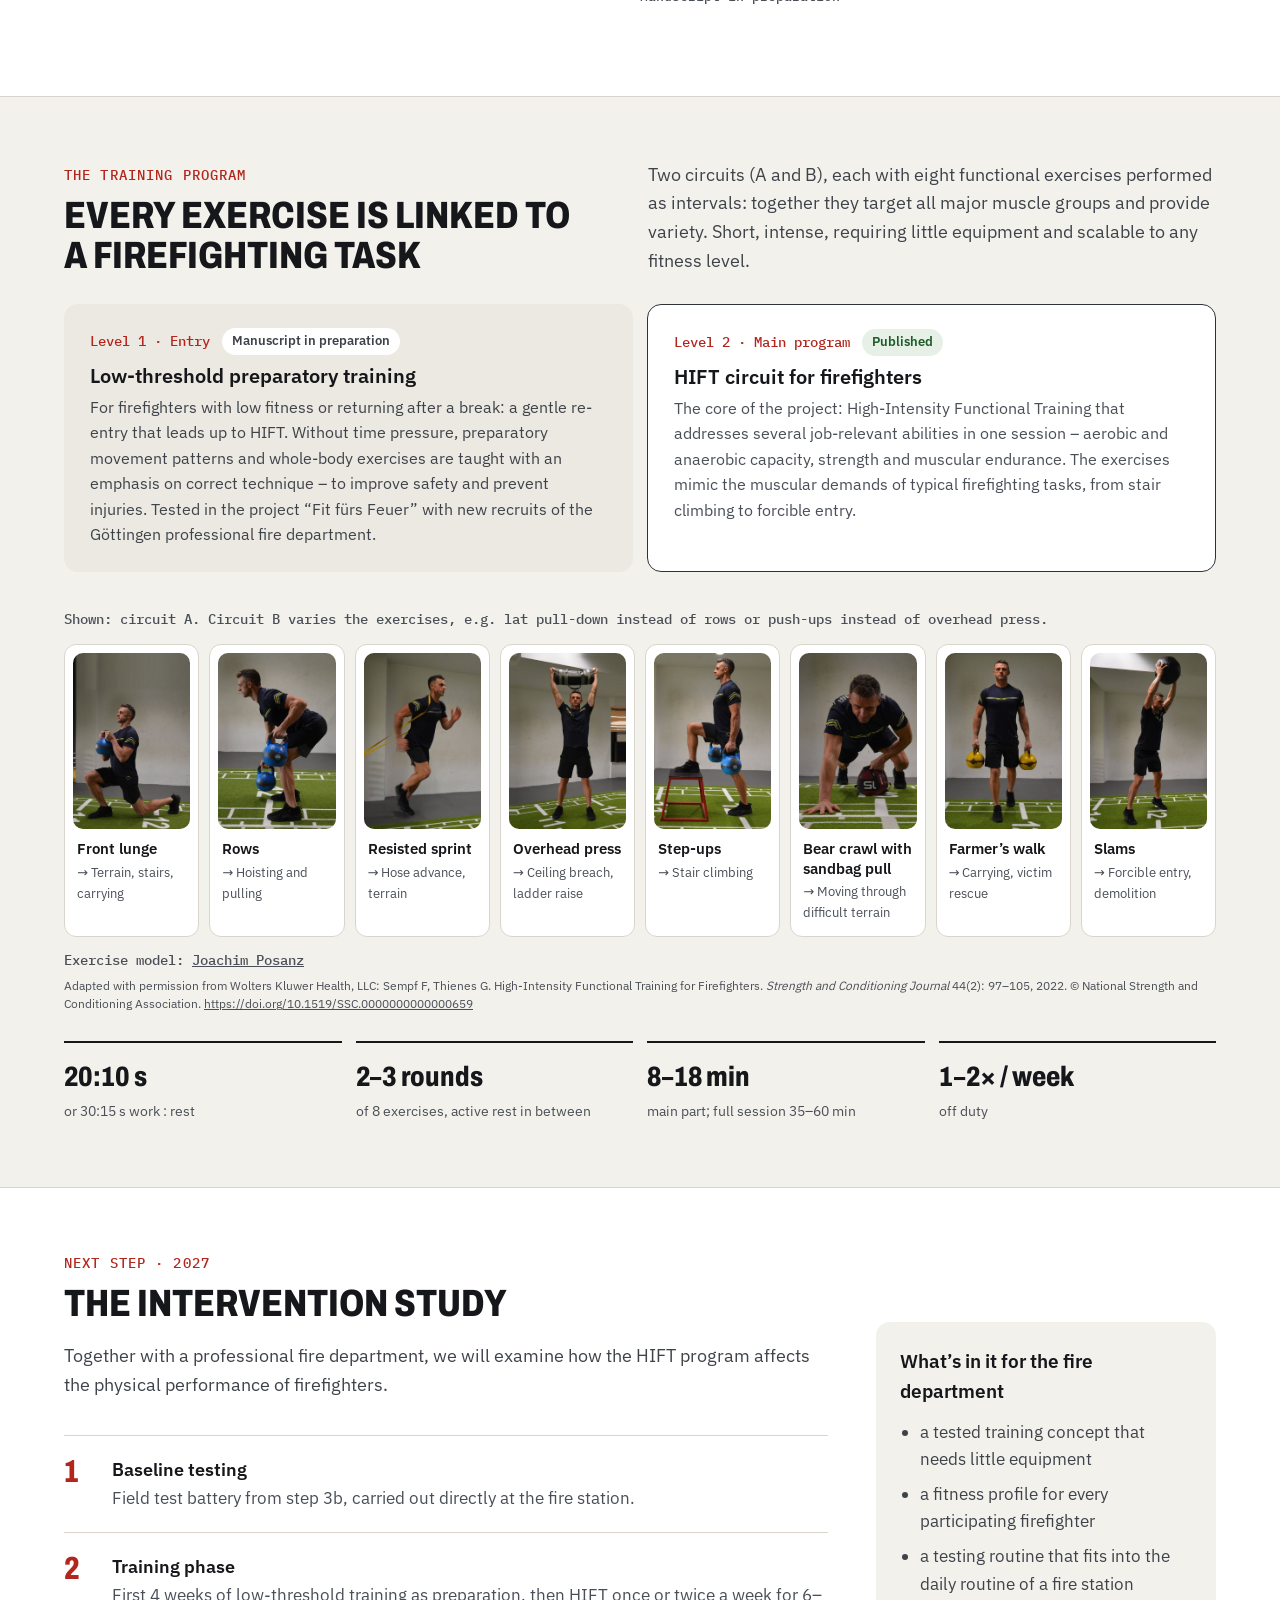
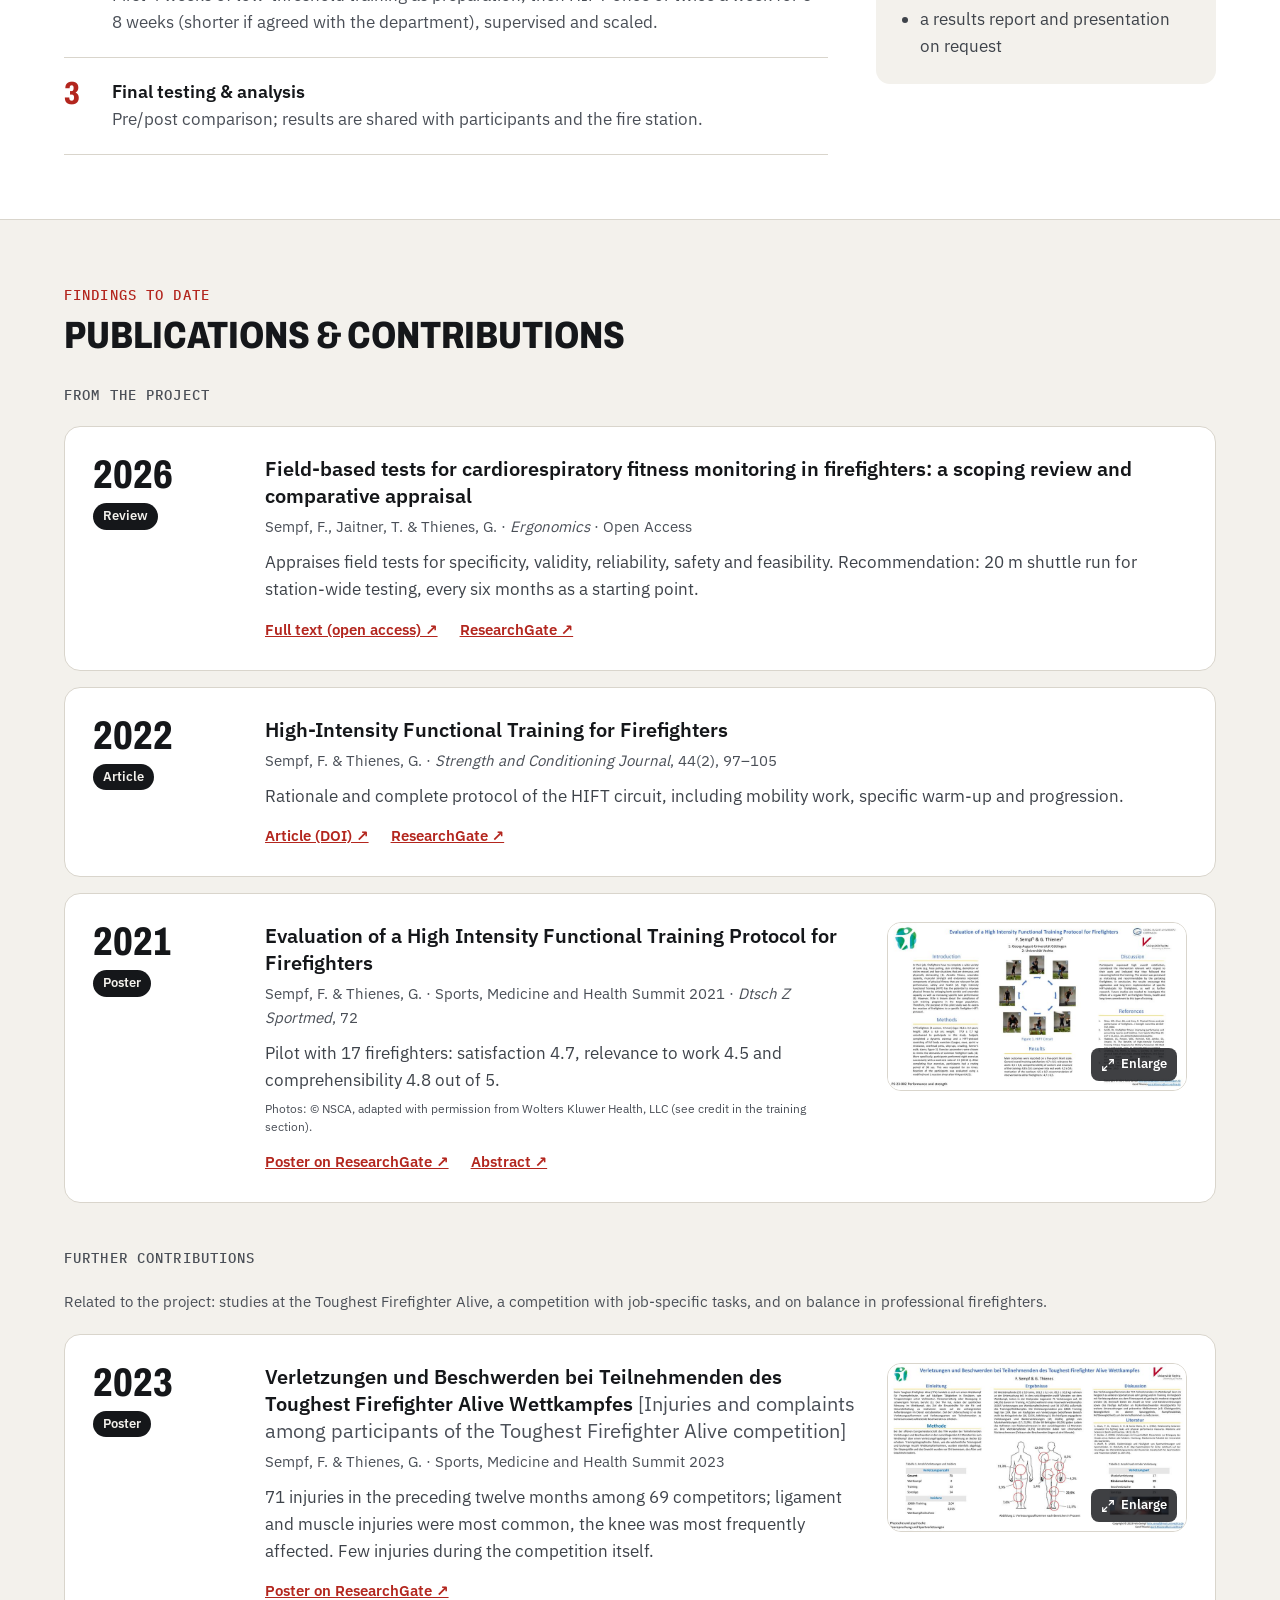
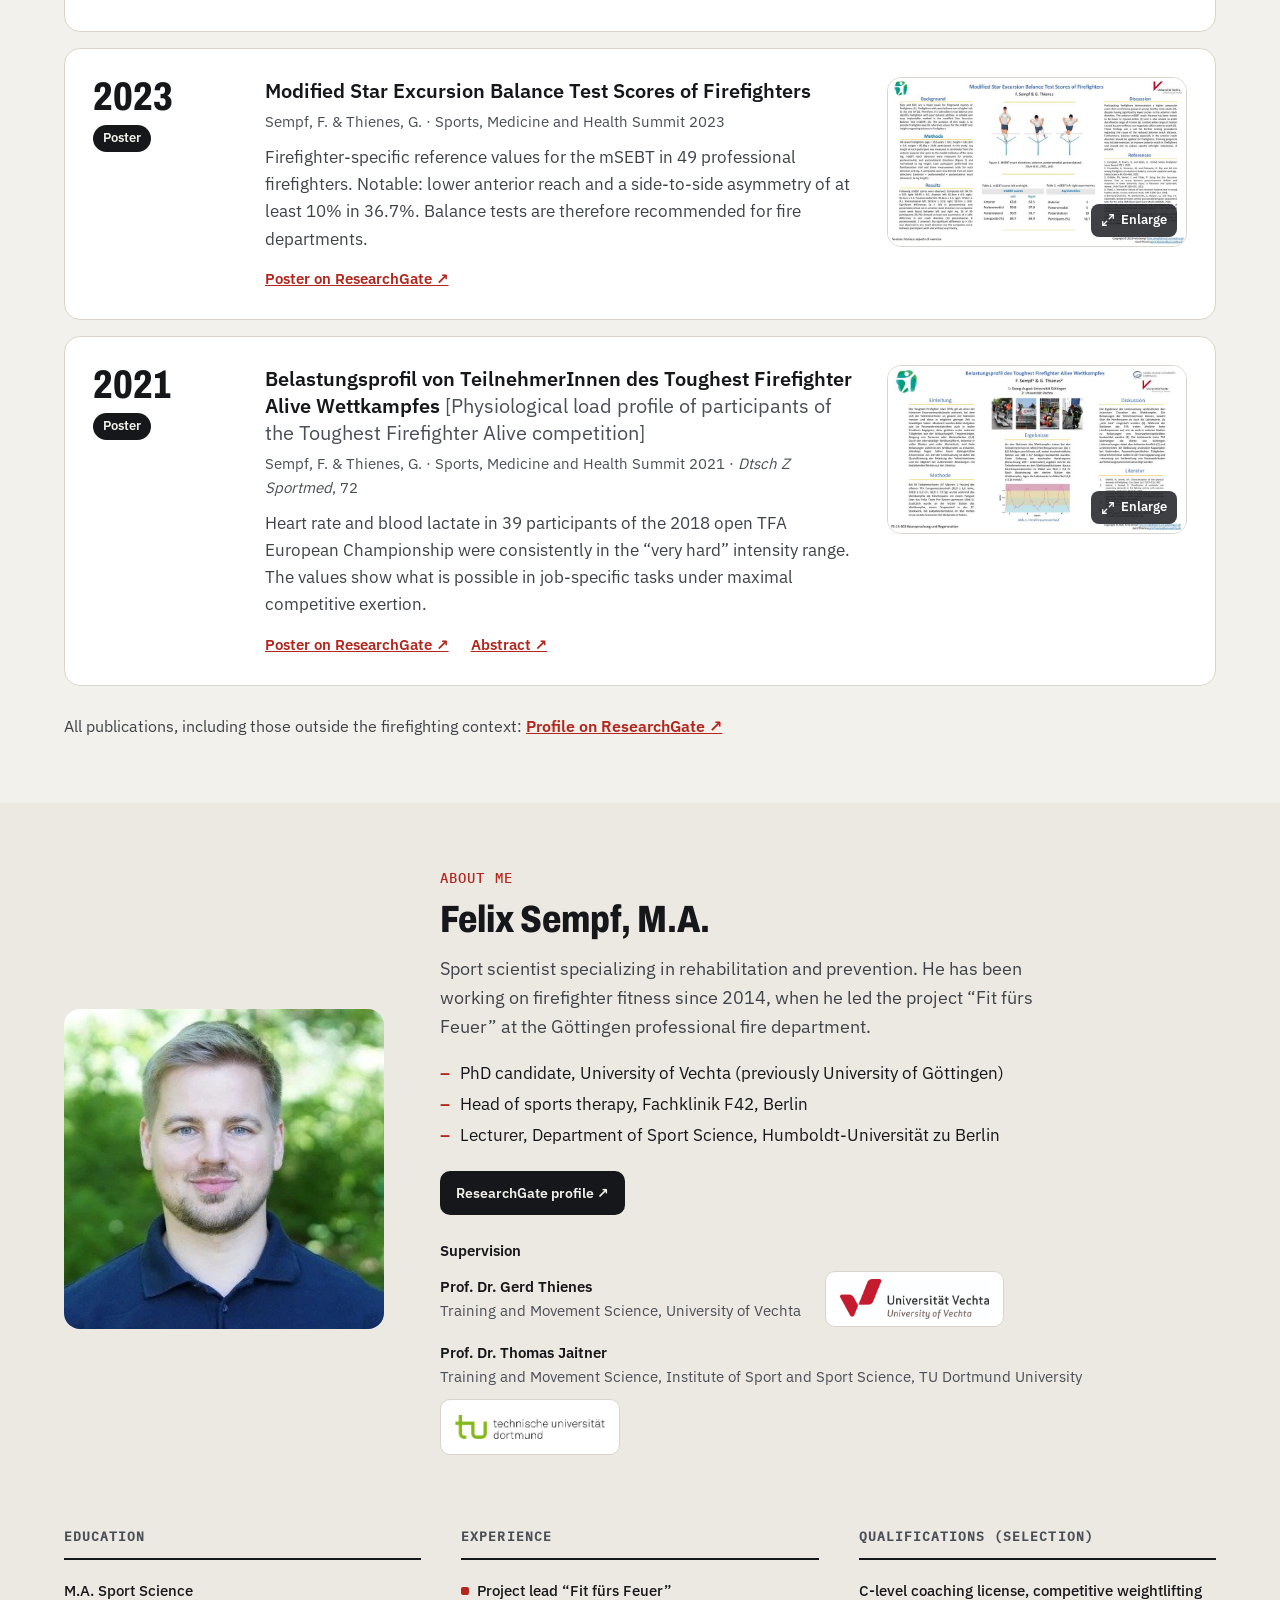
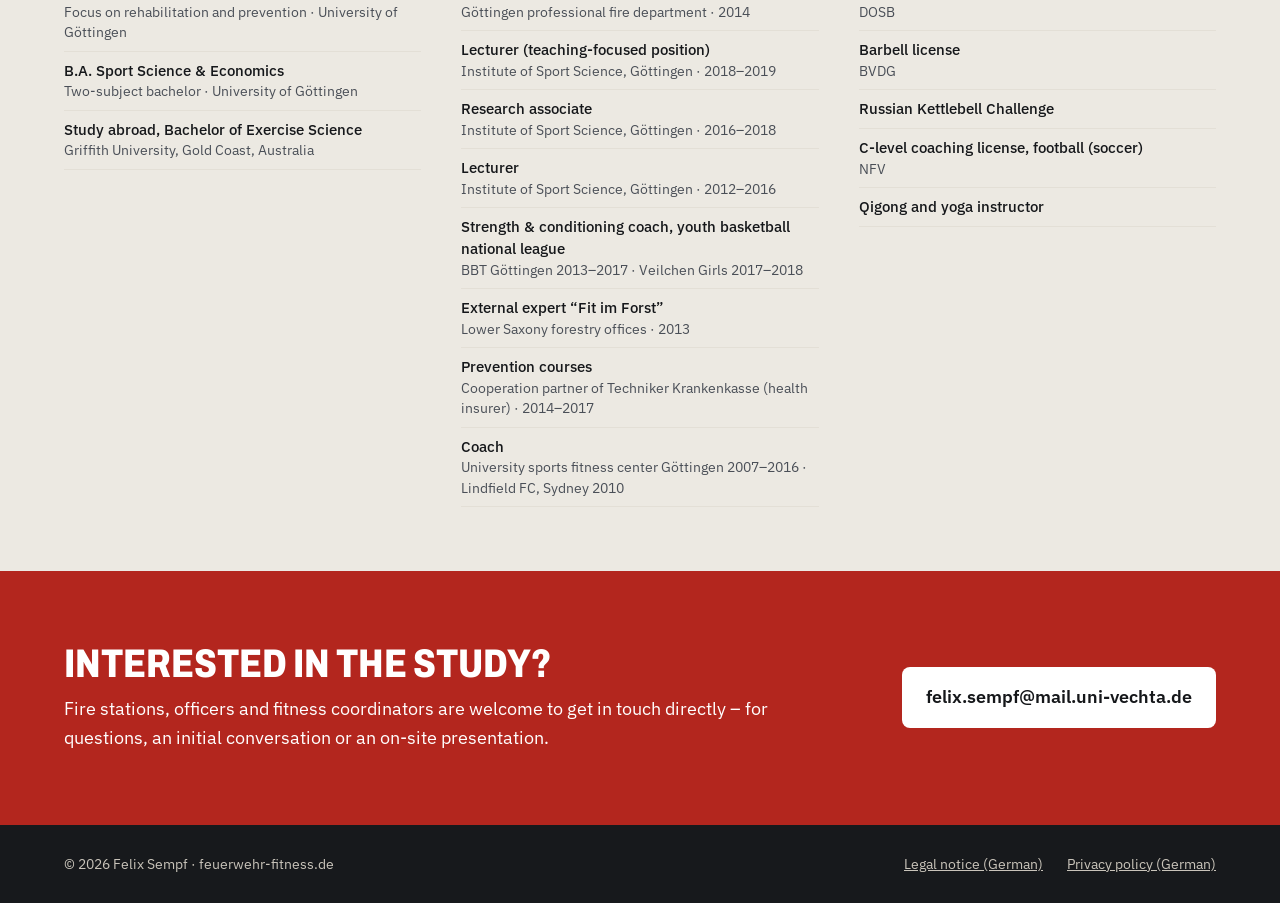
==== commit e440382c: "Startkachel und Stufe 2: weiß mit feiner dunkler Kontur statt Anthrazit-Fläche Co-Authored-By: Claud" ====
--- a/en/index.html
+++ b/en/index.html
@@ -45,18 +45,18 @@
 <a href="#publikationen" style="display: inline-block; border: 1.5px solid #15171A; color: #15171A; text-decoration: none; font-weight: 600; padding: 12.5px 22px; border-radius: 8px">Findings to date</a>
 </div>
 </div>
-<div class="hero-card s-92d5cf s-7fd512 s-e725d4" style="flex: 1 1 340px; min-width: 0; background: #2E333A; color: #F3F1EC; border-radius: 16px; padding: 28px; box-sizing: border-box">
-<p class="s-791bff" style="margin: 0 0 18px; font-family: 'IBM Plex Mono', monospace; font-size: 13px; letter-spacing: 0.08em; text-transform: uppercase; color: #FF8A73">The program at a glance</p>
+<div class="hero-card s-92d5cf s-7fd512 s-e725d4" style="flex: 1 1 340px; min-width: 0; background: #FFFFFF; color: #15171A; border: 1.5px solid #2E333A; border-radius: 16px; padding: 28px; box-sizing: border-box">
+<p class="s-791bff" style="margin: 0 0 18px; font-family: 'IBM Plex Mono', monospace; font-size: 13px; letter-spacing: 0.08em; text-transform: uppercase; color: #B3261E">The program at a glance</p>
 <div class="s-57b8ab" style="display: grid; grid-template-columns: repeat(2, minmax(0, 1fr)); gap: 24px 20px">
-<div style="min-width: 0"><div class="hero-num" style="font-family: 'Archivo', sans-serif; font-stretch: 75%; font-weight: 800; font-size: clamp(36px, 10vw, 52px); line-height: 1"><span style="white-space: nowrap">8</span></div><div class="hero-desc" style="font-size: 14px; color: #C9C4BA; margin-top: 6px">job-specific exercises in a circuit that train the whole body in a balanced way</div></div>
-<div style="min-width: 0"><div class="hero-num" style="font-family: 'Archivo', sans-serif; font-stretch: 75%; font-weight: 800; font-size: clamp(36px, 10vw, 52px); line-height: 1"><span style="white-space: nowrap">8–18</span><span style="font-size: 0.5em; margin-left: 4px; white-space: nowrap">min</span></div><div class="hero-desc" style="font-size: 14px; color: #C9C4BA; margin-top: 6px">main part, little equipment needed</div></div>
-</div>
-<div class="s-885560" style="margin-top: 24px; padding-top: 22px; border-top: 1px solid #4A5059">
-<p style="margin: 0 0 4px; font-family: 'IBM Plex Mono', monospace; font-size: 13px; letter-spacing: 0.08em; text-transform: uppercase; color: #FF8A73">Pilot feedback</p>
-<p class="s-15e20e" style="margin: 0 0 16px; font-size: 13px; color: #A8A399">17 firefighters</p>
+<div style="min-width: 0"><div class="hero-num" style="font-family: 'Archivo', sans-serif; font-stretch: 75%; font-weight: 800; font-size: clamp(36px, 10vw, 52px); line-height: 1"><span style="white-space: nowrap">8</span></div><div class="hero-desc" style="font-size: 14px; color: #4A4F57; margin-top: 6px">job-specific exercises in a circuit that train the whole body in a balanced way</div></div>
+<div style="min-width: 0"><div class="hero-num" style="font-family: 'Archivo', sans-serif; font-stretch: 75%; font-weight: 800; font-size: clamp(36px, 10vw, 52px); line-height: 1"><span style="white-space: nowrap">8–18</span><span style="font-size: 0.5em; margin-left: 4px; white-space: nowrap">min</span></div><div class="hero-desc" style="font-size: 14px; color: #4A4F57; margin-top: 6px">main part, little equipment needed</div></div>
+</div>
+<div class="s-885560" style="margin-top: 24px; padding-top: 22px; border-top: 1px solid #D9D5CC">
+<p style="margin: 0 0 4px; font-family: 'IBM Plex Mono', monospace; font-size: 13px; letter-spacing: 0.08em; text-transform: uppercase; color: #B3261E">Pilot feedback</p>
+<p class="s-15e20e" style="margin: 0 0 16px; font-size: 13px; color: #6B6F76">17 firefighters</p>
 <div class="s-57b8ab" style="display: grid; grid-template-columns: repeat(2, minmax(0, 1fr)); gap: 24px 20px">
-<div style="min-width: 0"><div class="hero-num" style="font-family: 'Archivo', sans-serif; font-stretch: 75%; font-weight: 800; font-size: clamp(36px, 10vw, 52px); line-height: 1"><span style="white-space: nowrap">4.7</span><span style="font-size: 0.5em; margin-left: 4px; white-space: nowrap">/ 5</span></div><div class="hero-desc" style="font-size: 14px; color: #C9C4BA; margin-top: 6px">would recommend it to other firefighters</div></div>
-<div style="min-width: 0"><div class="hero-num" style="font-family: 'Archivo', sans-serif; font-stretch: 75%; font-weight: 800; font-size: clamp(36px, 10vw, 52px); line-height: 1"><span style="white-space: nowrap">4.5</span><span style="font-size: 0.5em; margin-left: 4px; white-space: nowrap">/ 5</span></div><div class="hero-desc" style="font-size: 14px; color: #C9C4BA; margin-top: 6px">relevance to their work</div></div>
+<div style="min-width: 0"><div class="hero-num" style="font-family: 'Archivo', sans-serif; font-stretch: 75%; font-weight: 800; font-size: clamp(36px, 10vw, 52px); line-height: 1"><span style="white-space: nowrap">4.7</span><span style="font-size: 0.5em; margin-left: 4px; white-space: nowrap">/ 5</span></div><div class="hero-desc" style="font-size: 14px; color: #4A4F57; margin-top: 6px">would recommend it to other firefighters</div></div>
+<div style="min-width: 0"><div class="hero-num" style="font-family: 'Archivo', sans-serif; font-stretch: 75%; font-weight: 800; font-size: clamp(36px, 10vw, 52px); line-height: 1"><span style="white-space: nowrap">4.5</span><span style="font-size: 0.5em; margin-left: 4px; white-space: nowrap">/ 5</span></div><div class="hero-desc" style="font-size: 14px; color: #4A4F57; margin-top: 6px">relevance to their work</div></div>
 </div>
 </div>
 </div>
@@ -148,10 +148,10 @@
 <h3 class="s-e23c64" style="margin: 0 0 6px; font-size: 20px; line-height: 1.3">Low-threshold preparatory training</h3>
 <p style="margin: 0; color: #3E434A; font-size: 16px">For firefighters with low fitness or returning after a break: a gentle re-entry that leads up to HIFT. Without time pressure, preparatory movement patterns and whole-body exercises are taught with an emphasis on correct technique – to improve safety and prevent injuries. Tested in the project “Fit fürs Feuer” with new recruits of the Göttingen professional fire department.</p>
 </div>
-<div style="flex: 1 1 380px; background: #2E333A; color: #F3F1EC; border-radius: 14px; padding: 24px 26px">
-<div style="display: flex; flex-wrap: wrap; gap: 8px 12px; align-items: center; margin-bottom: 8px"><span style="font-family: 'IBM Plex Mono', monospace; font-size: 14px; color: #FF8A73">Level 2 · Main program</span><span style="font-size: 13px; font-weight: 600; background: #E7F0E6; color: #1E5A2A; padding: 3px 10px; border-radius: 99px">Published</span></div>
+<div style="flex: 1 1 380px; background: #FFFFFF; color: #15171A; border: 1.5px solid #2E333A; border-radius: 14px; padding: 24px 26px">
+<div style="display: flex; flex-wrap: wrap; gap: 8px 12px; align-items: center; margin-bottom: 8px"><span style="font-family: 'IBM Plex Mono', monospace; font-size: 14px; color: #B3261E">Level 2 · Main program</span><span style="font-size: 13px; font-weight: 600; background: #E7F0E6; color: #1E5A2A; padding: 3px 10px; border-radius: 99px">Published</span></div>
 <h3 class="s-e23c64" style="margin: 0 0 6px; font-size: 20px; line-height: 1.3">HIFT circuit for firefighters</h3>
-<p style="margin: 0; color: #C9C4BA; font-size: 16px">The core of the project: High-Intensity Functional Training that addresses several job-relevant abilities in one session – aerobic and anaerobic capacity, strength and muscular endurance. The exercises mimic the muscular demands of typical firefighting tasks, from stair climbing to forcible entry.</p>
+<p style="margin: 0; color: #4A4F57; font-size: 16px">The core of the project: High-Intensity Functional Training that addresses several job-relevant abilities in one session – aerobic and anaerobic capacity, strength and muscular endurance. The exercises mimic the muscular demands of typical firefighting tasks, from stair climbing to forcible entry.</p>
 </div>
 </div>
 <p style="margin: 0 0 14px; font-family: 'IBM Plex Mono', monospace; font-size: 14px; color: #4A4F57">Shown: circuit A. Circuit B varies the exercises, e.g. lat pull-down instead of rows or push-ups instead of overhead press.</p>
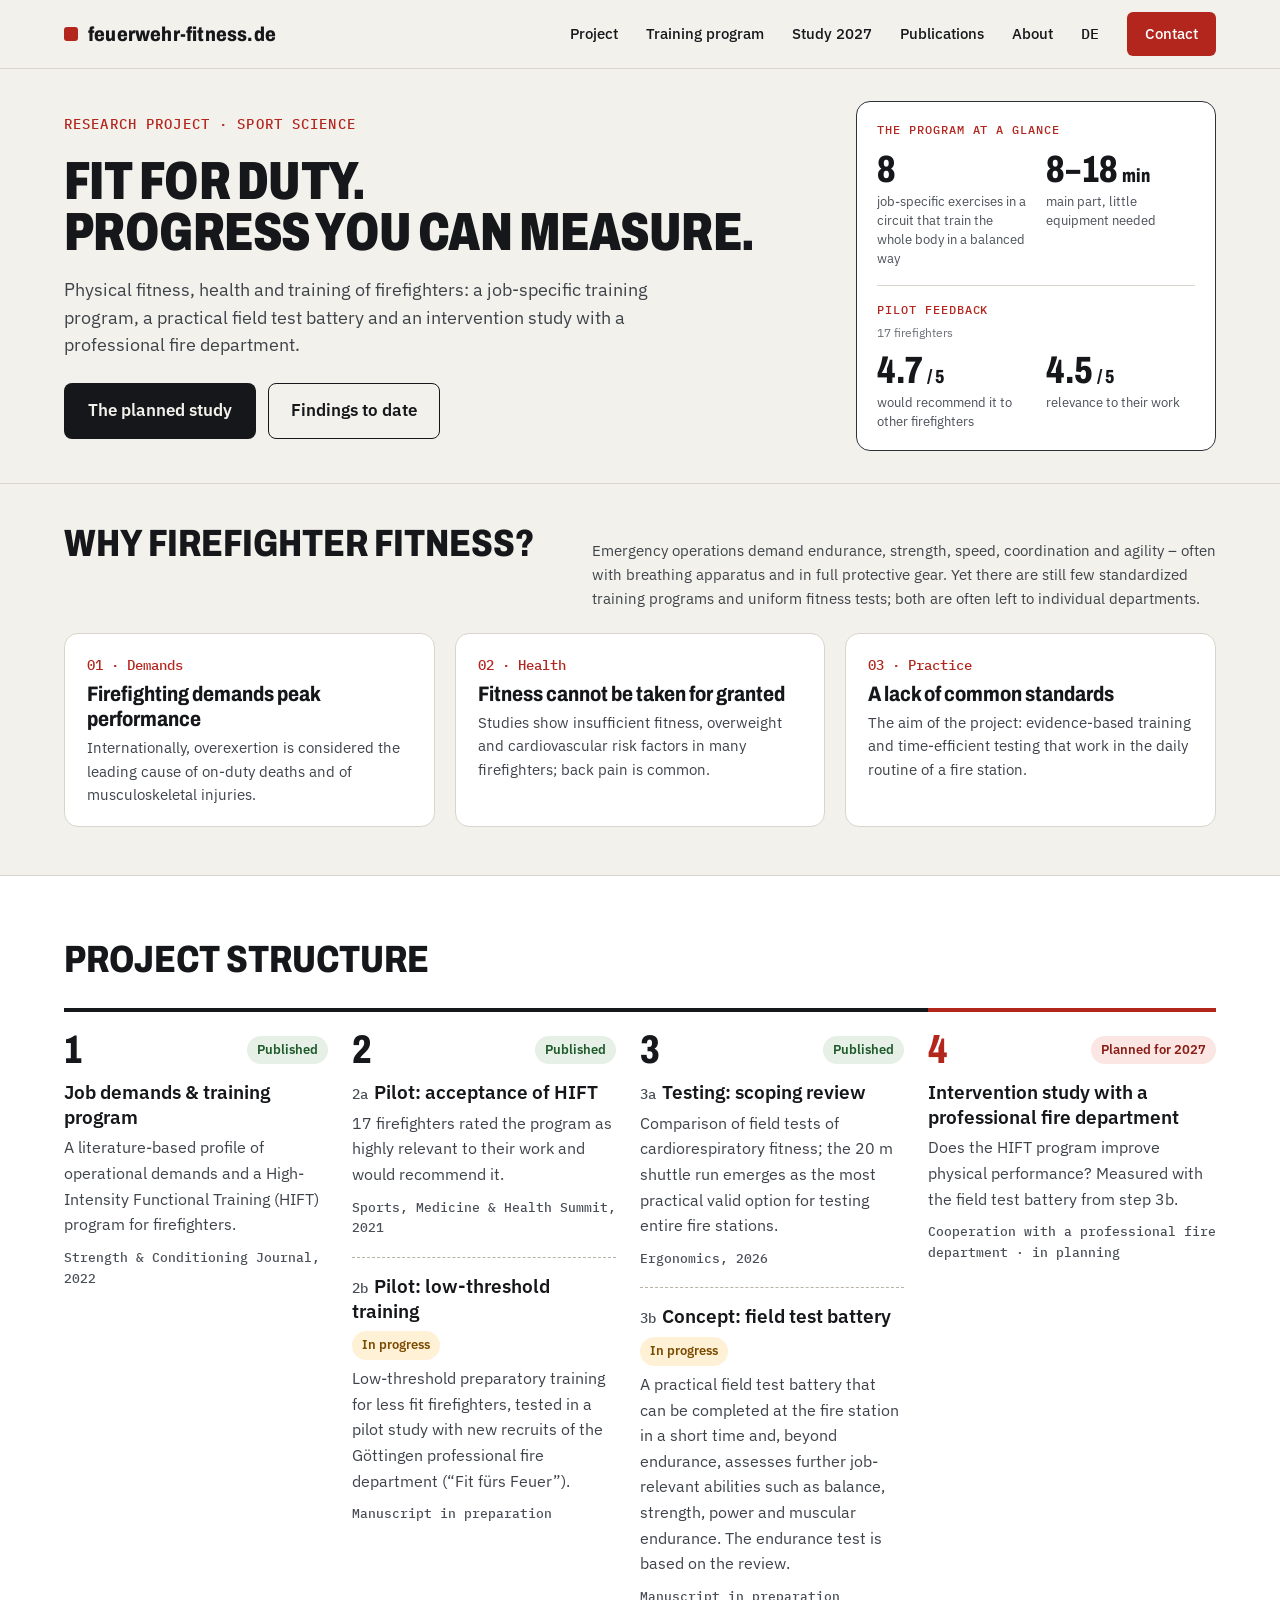
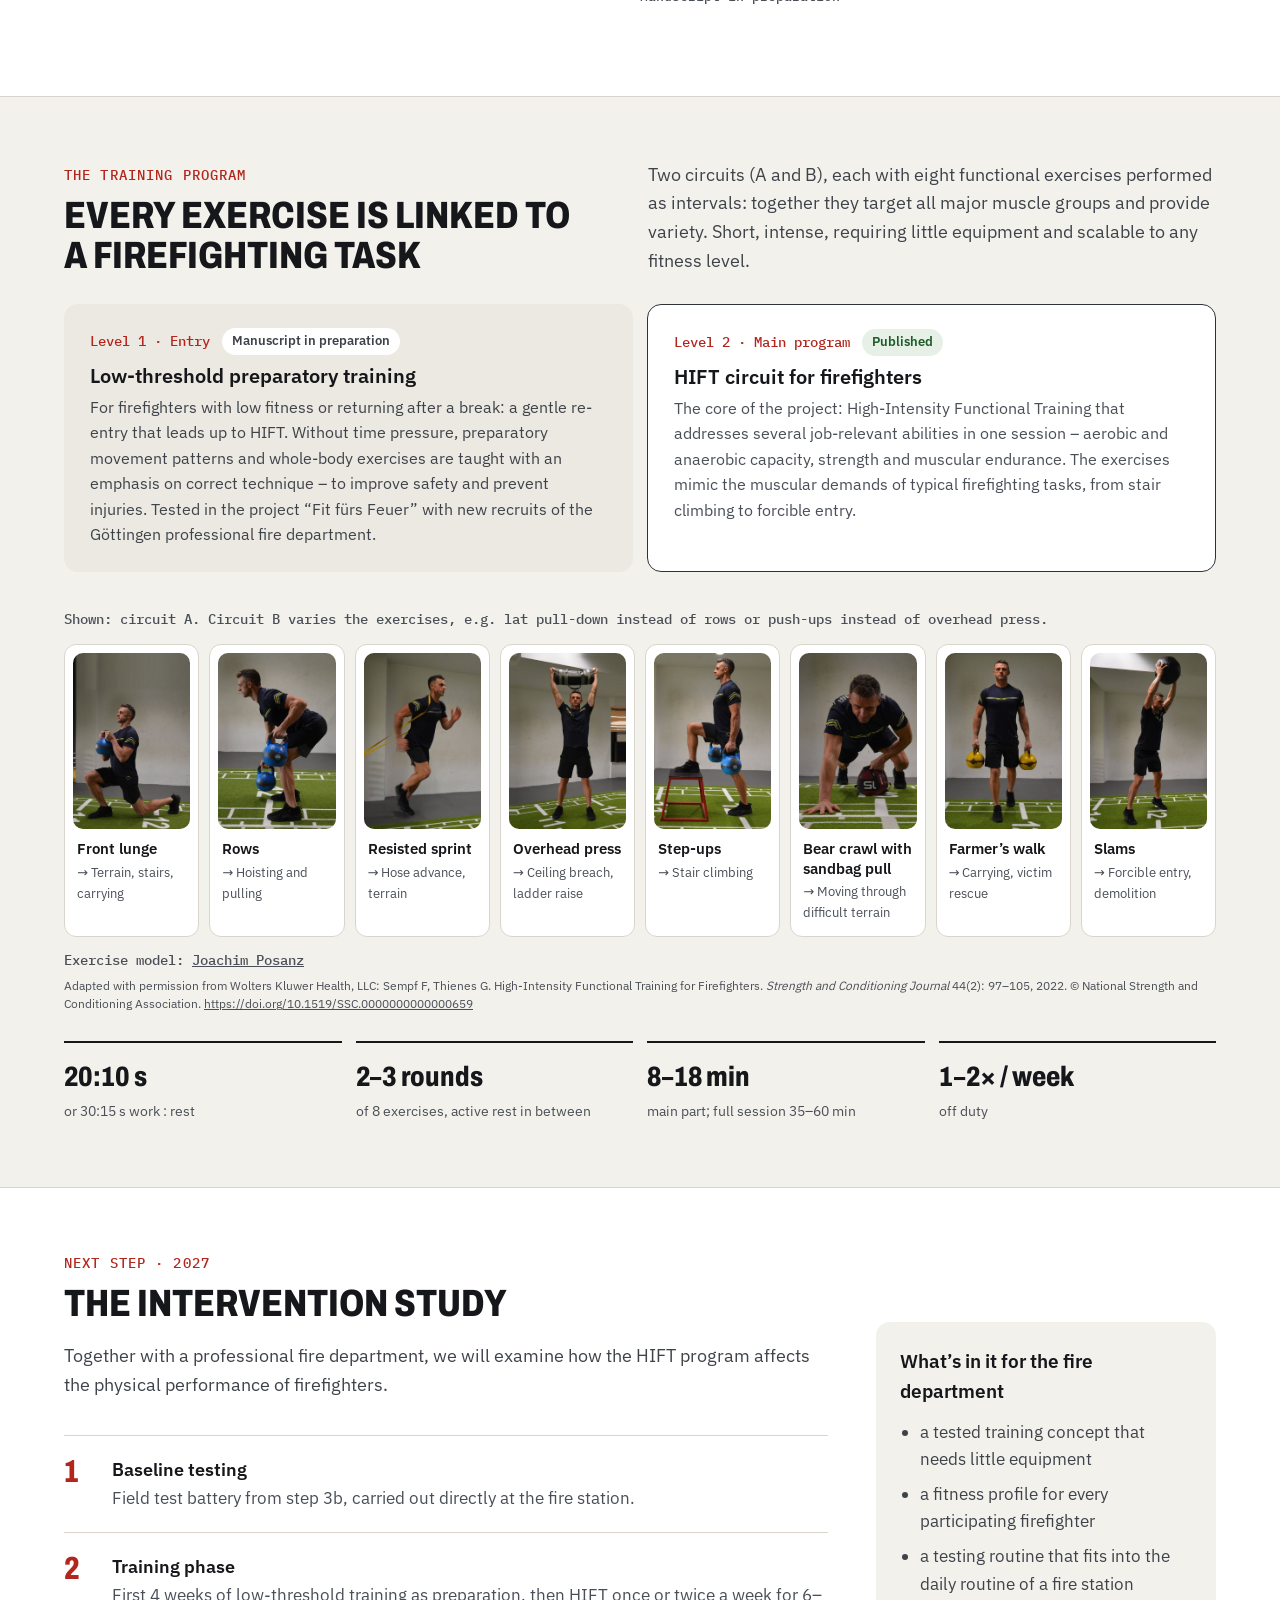
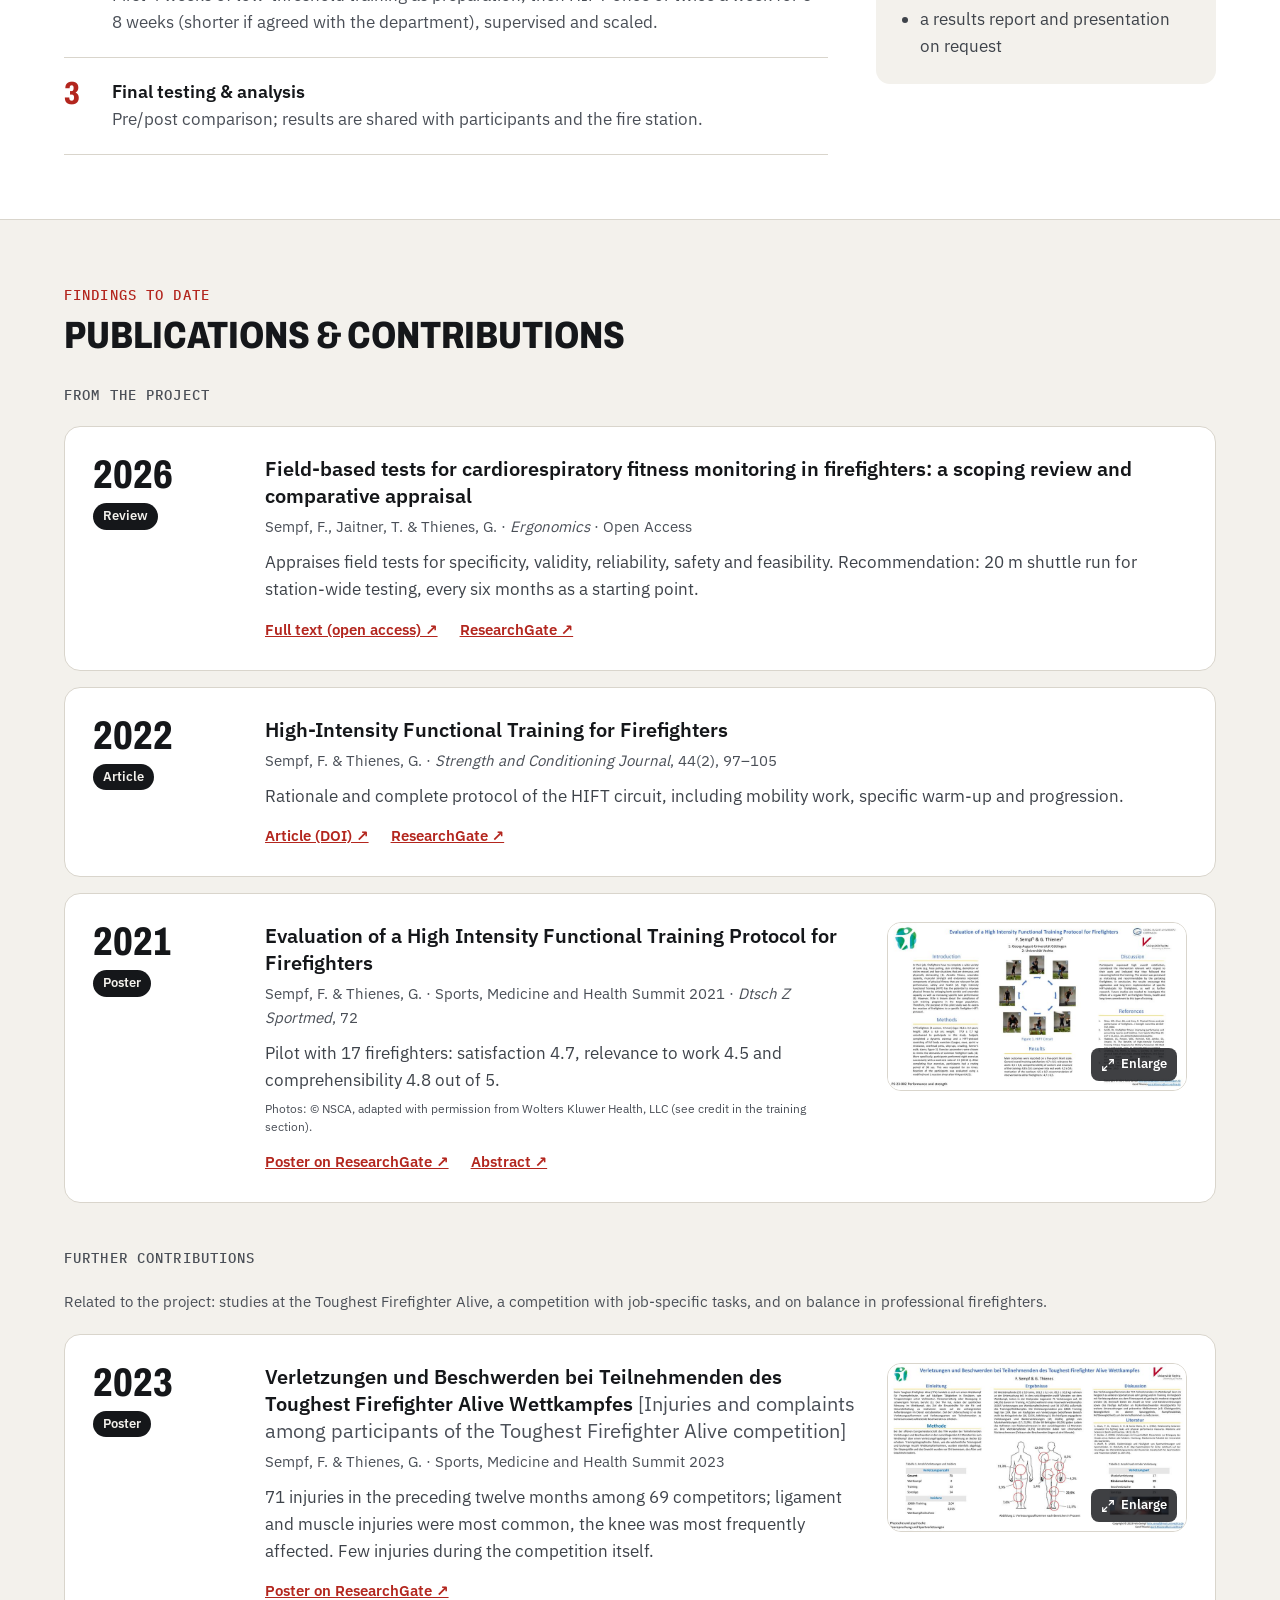
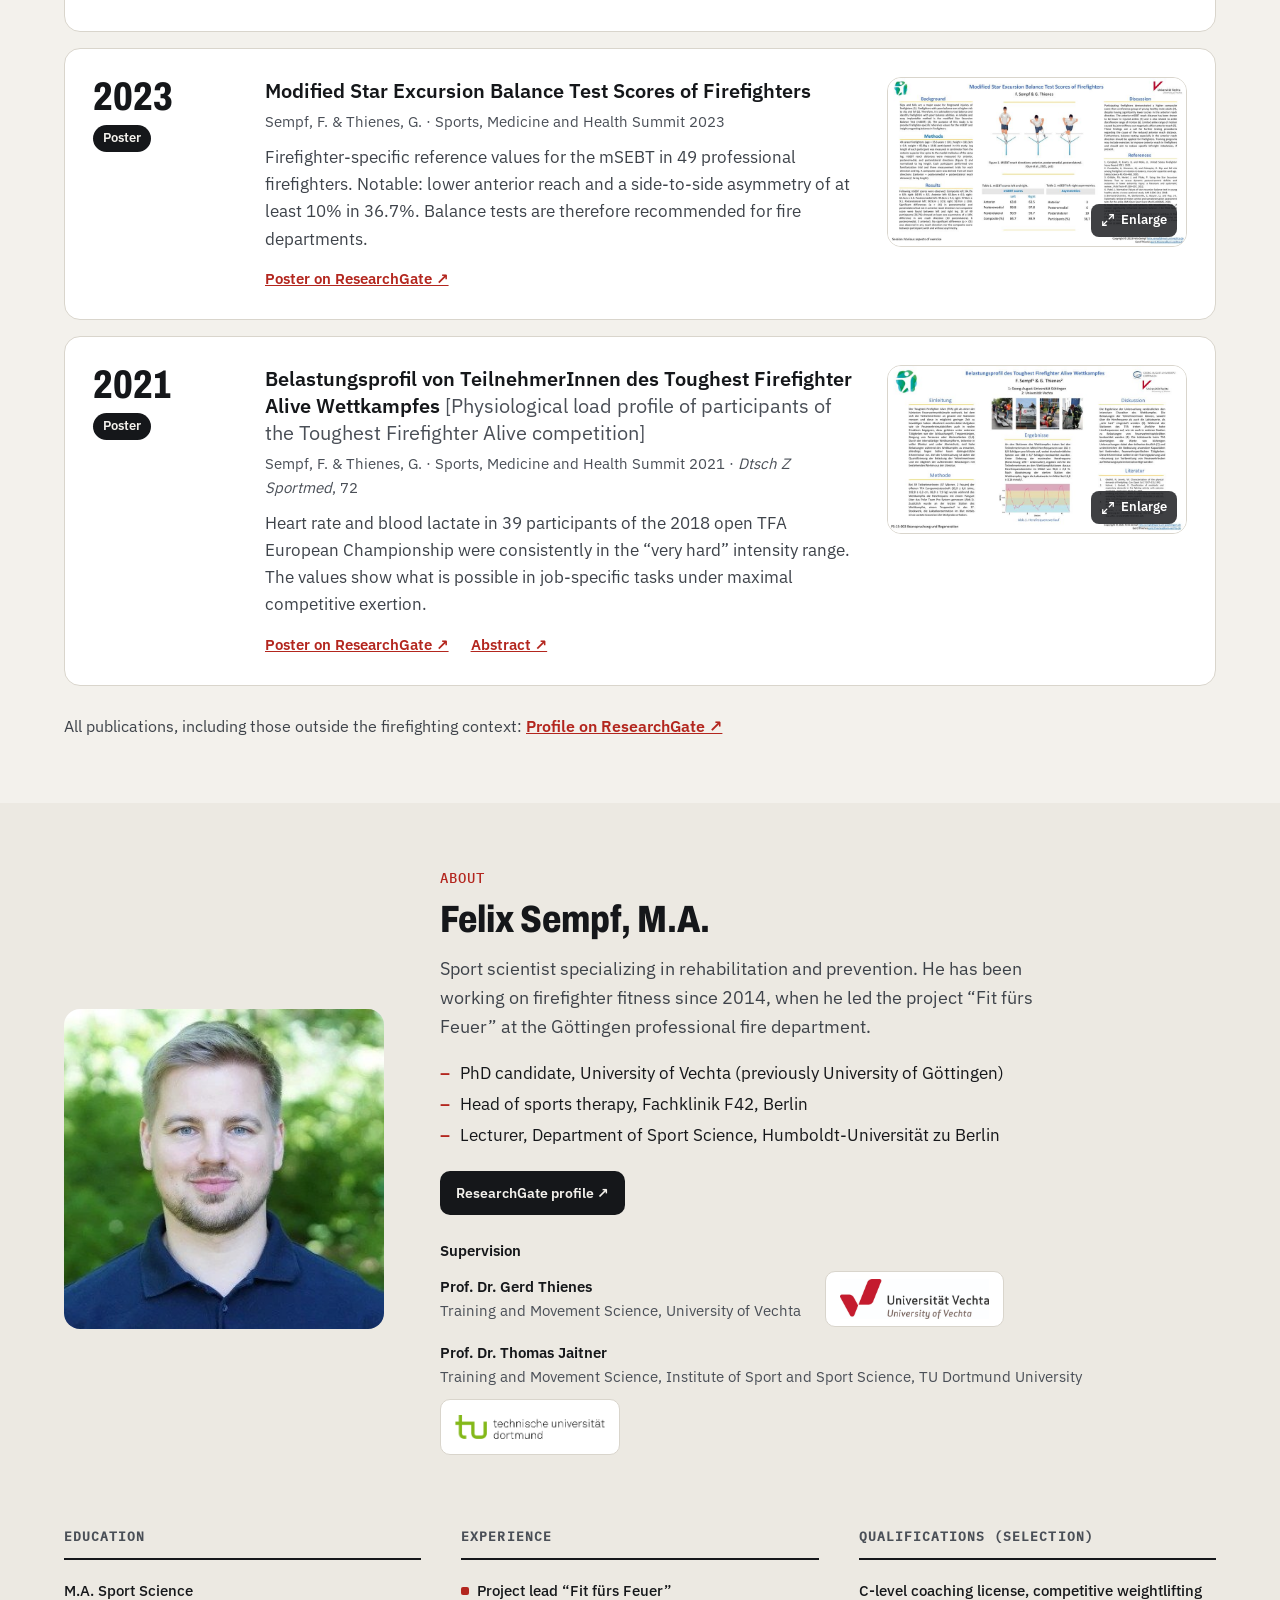
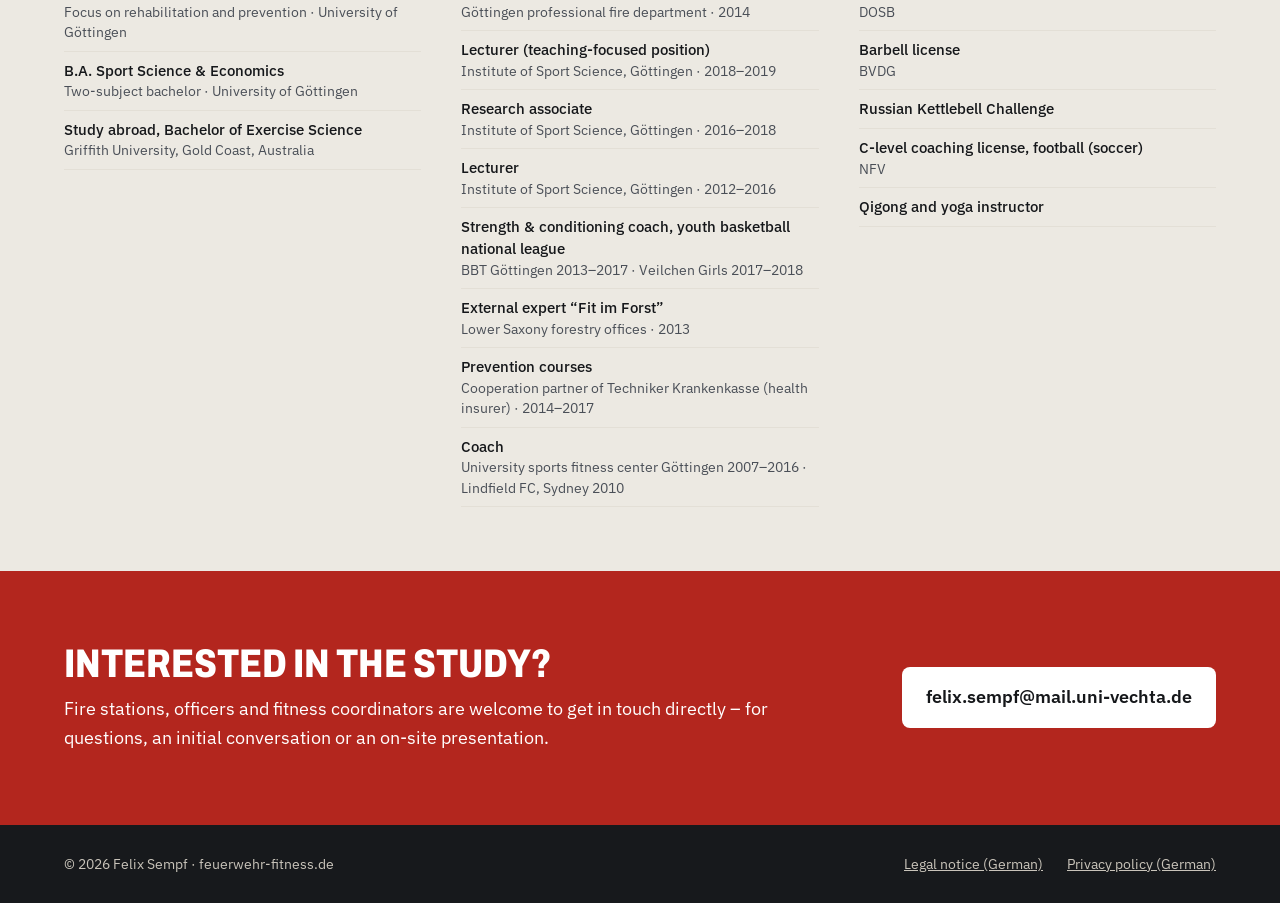
==== commit da9c6f7c: "EN: „About“ statt „About me“ Co-Authored-By: Claude Opus 5.5 <noreply@anthropic.com> Claude-Session:" ====
--- a/en/index.html
+++ b/en/index.html
@@ -28,7 +28,7 @@
 <a href="#training" style="color: #15171A; text-decoration: none; padding: 10px 0">Training program</a>
 <a href="#studie" style="color: #15171A; text-decoration: none; padding: 10px 0">Study 2027</a>
 <a href="#publikationen" style="color: #15171A; text-decoration: none; padding: 10px 0">Publications</a>
-<a href="#person" style="color: #15171A; text-decoration: none; padding: 10px 0">About me</a>
+<a href="#person" style="color: #15171A; text-decoration: none; padding: 10px 0">About</a>
 <a class="lang-switch" href="../" hreflang="de" lang="de" style="color: #15171A; text-decoration: none; padding: 10px 0; font-family: 'IBM Plex Mono', monospace">DE</a><a href="#kontakt" style="color: #FFFFFF; background: #B3261E; text-decoration: none; padding: 10px 18px; border-radius: 6px">Contact</a>
 </div>
 </nav>
@@ -359,7 +359,7 @@
 <div class="s-6bde8d" style="display: flex; flex-wrap: wrap; gap: 36px 56px; align-items: center; margin-bottom: 56px">
 <img src="../assets/img/portrait.jpg" alt="Portrait Felix Sempf" style="flex: 0 1 320px; width: 100%; max-width: 320px; aspect-ratio: 1 / 1; height: auto; object-fit: cover; object-position: 50% 30%; border-radius: 16px; display: block">
 <div style="flex: 999 1 480px; min-width: 0">
-<p style="margin: 0 0 10px; font-family: 'IBM Plex Mono', monospace; font-size: 14px; letter-spacing: 0.08em; text-transform: uppercase; color: #B3261E">About me</p>
+<p style="margin: 0 0 10px; font-family: 'IBM Plex Mono', monospace; font-size: 14px; letter-spacing: 0.08em; text-transform: uppercase; color: #B3261E">About</p>
 <h2 class="s-b3db9d" style="margin: 0 0 16px; font-family: 'Archivo', sans-serif; font-stretch: 80%; font-weight: 800; font-size: 44px; line-height: 1.05">Felix Sempf, M.A.</h2>
 <p class="s-276eb2 s-791bff" style="margin: 0 0 18px; font-size: 18px; color: #3E434A; max-width: 640px">Sport scientist specializing in rehabilitation and prevention. He has been working on firefighter fitness since 2014, when he led the project “Fit fürs Feuer” at the Göttingen professional fire department.</p>
 <ul style="margin: 0 0 22px; padding: 0; list-style: none; display: flex; flex-direction: column; gap: 4px">
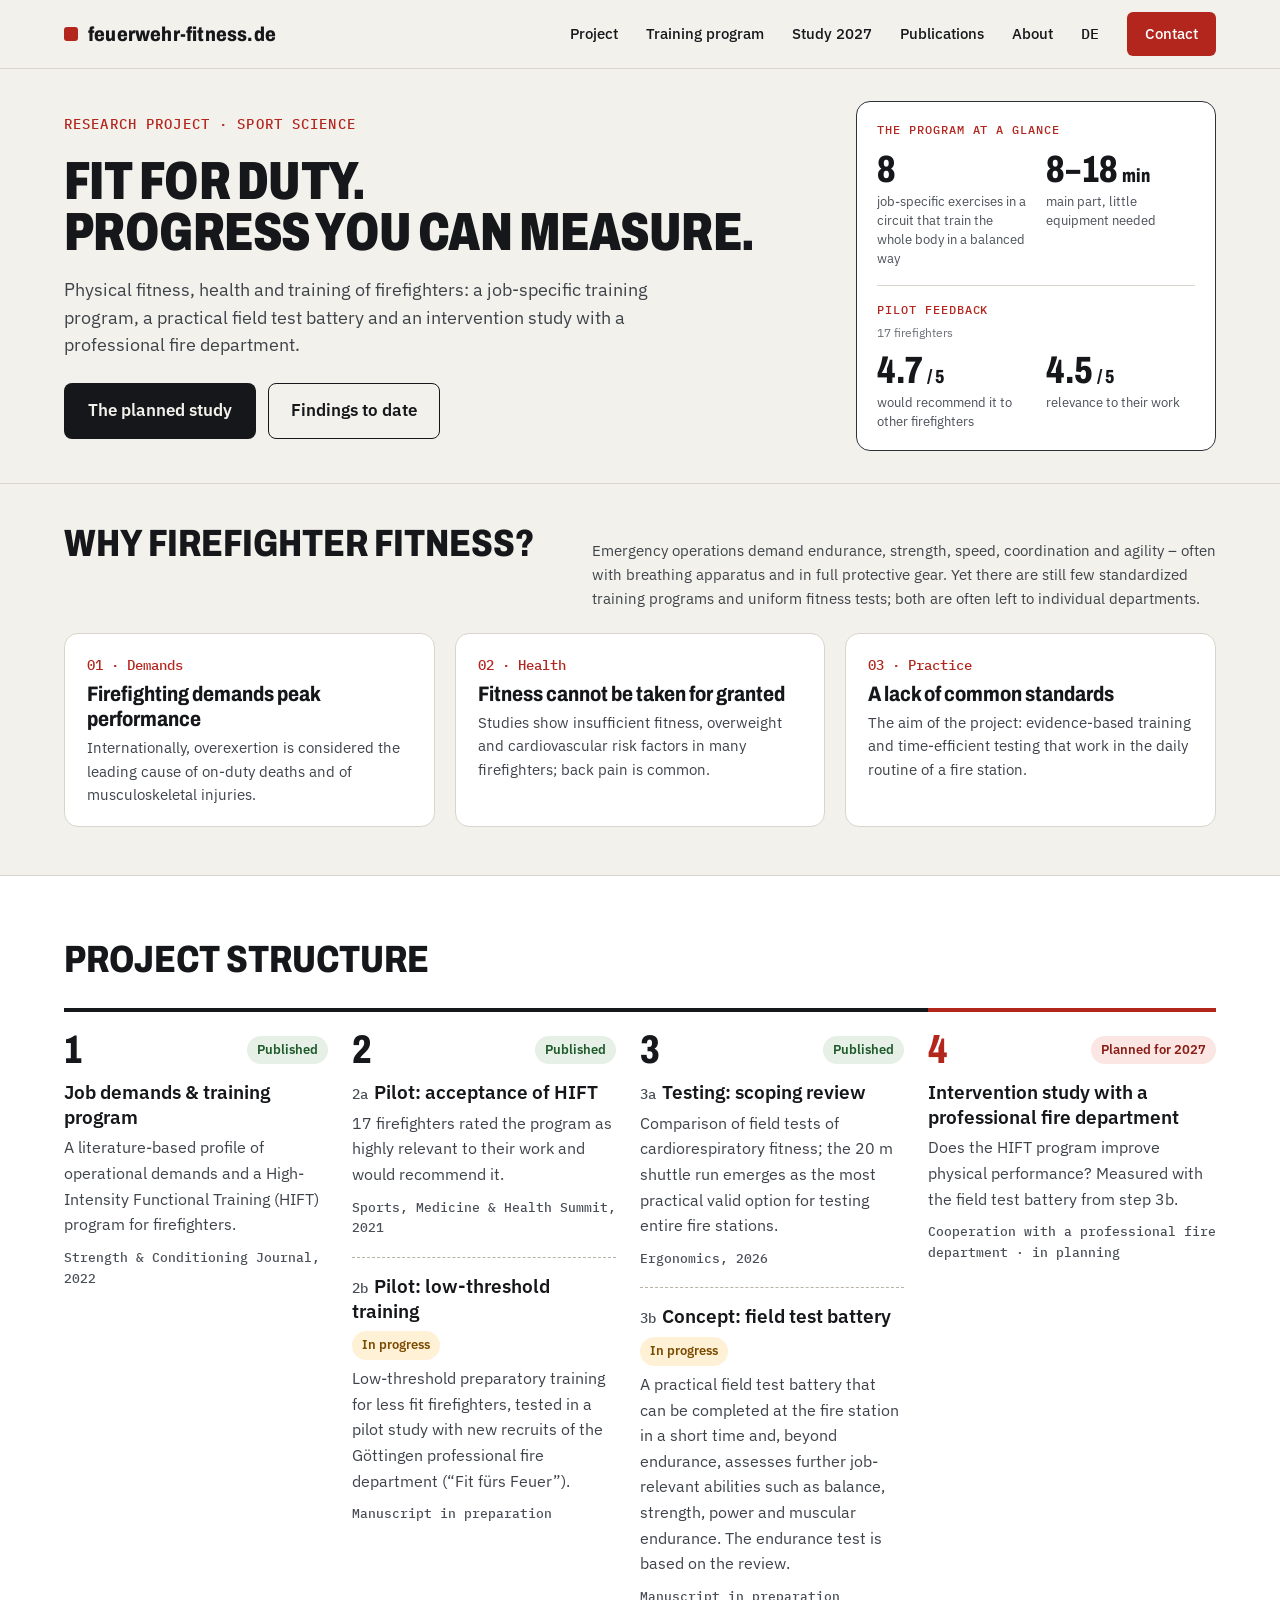
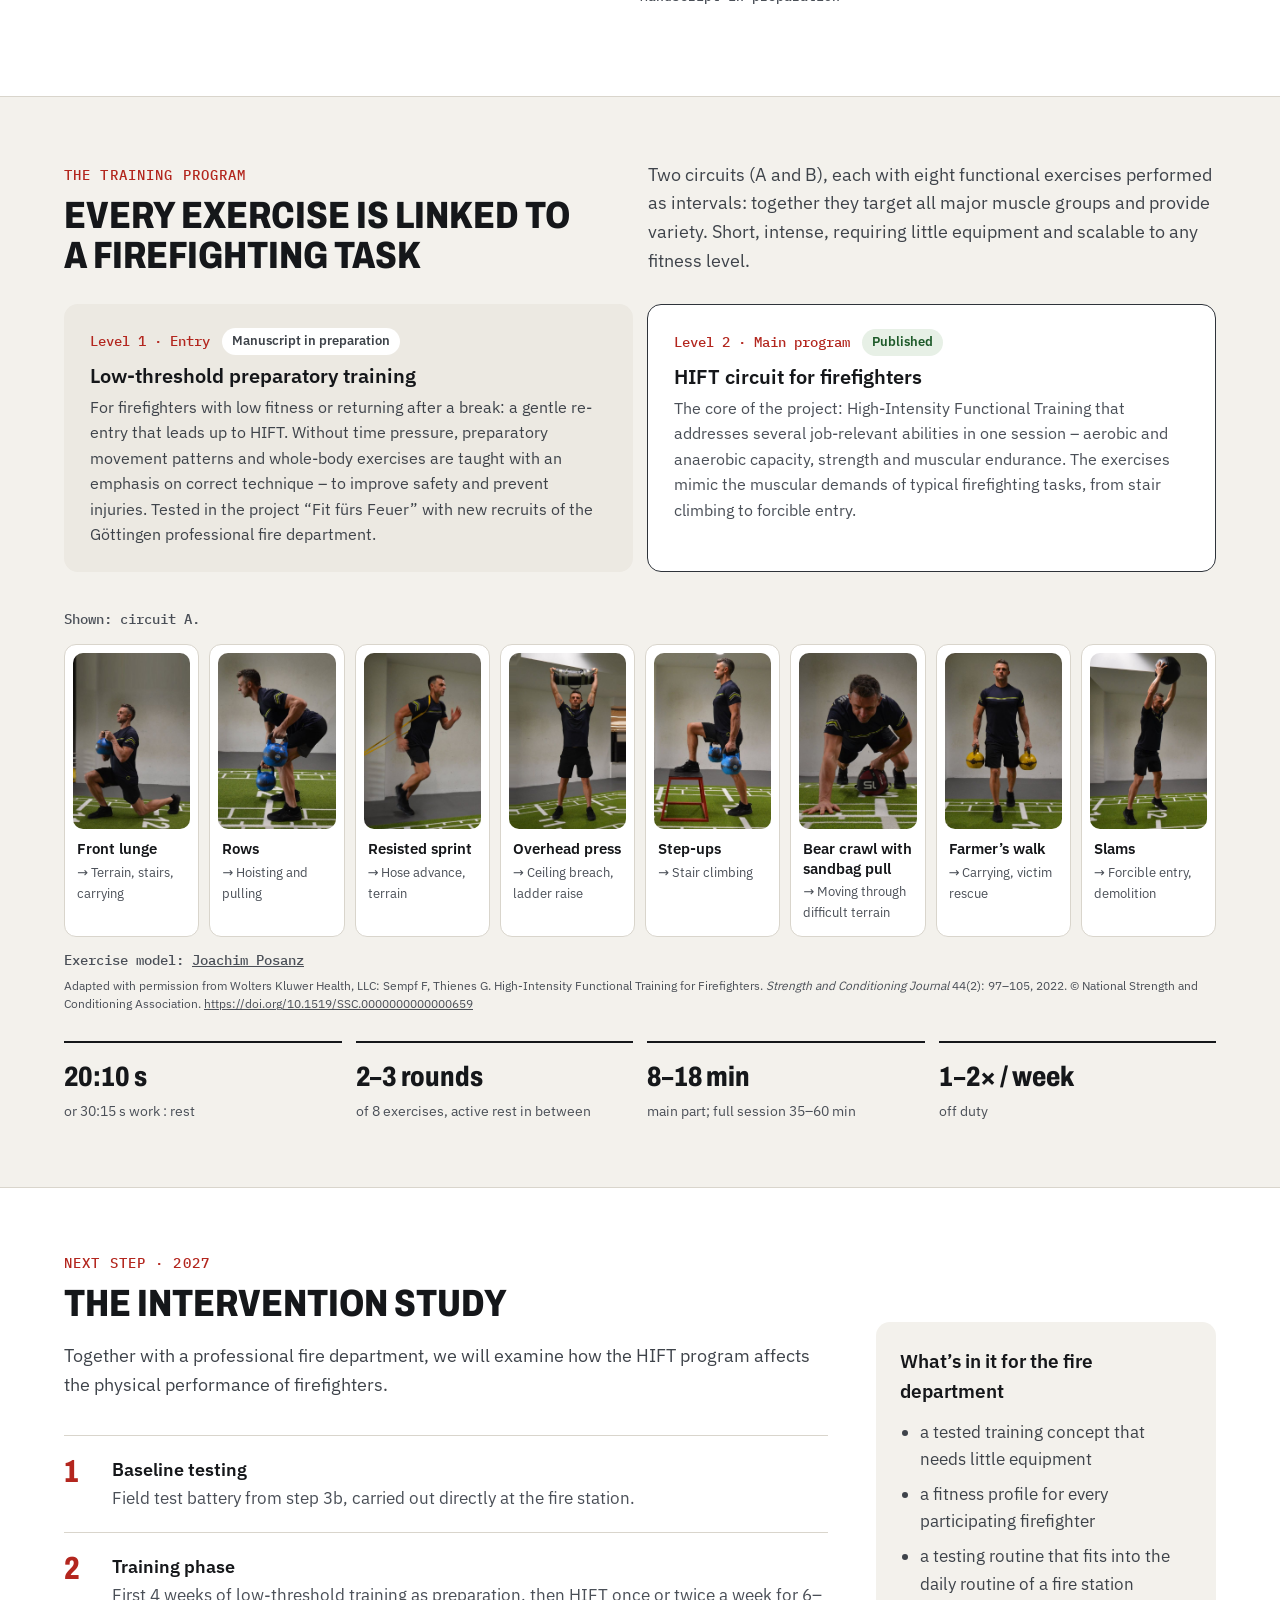
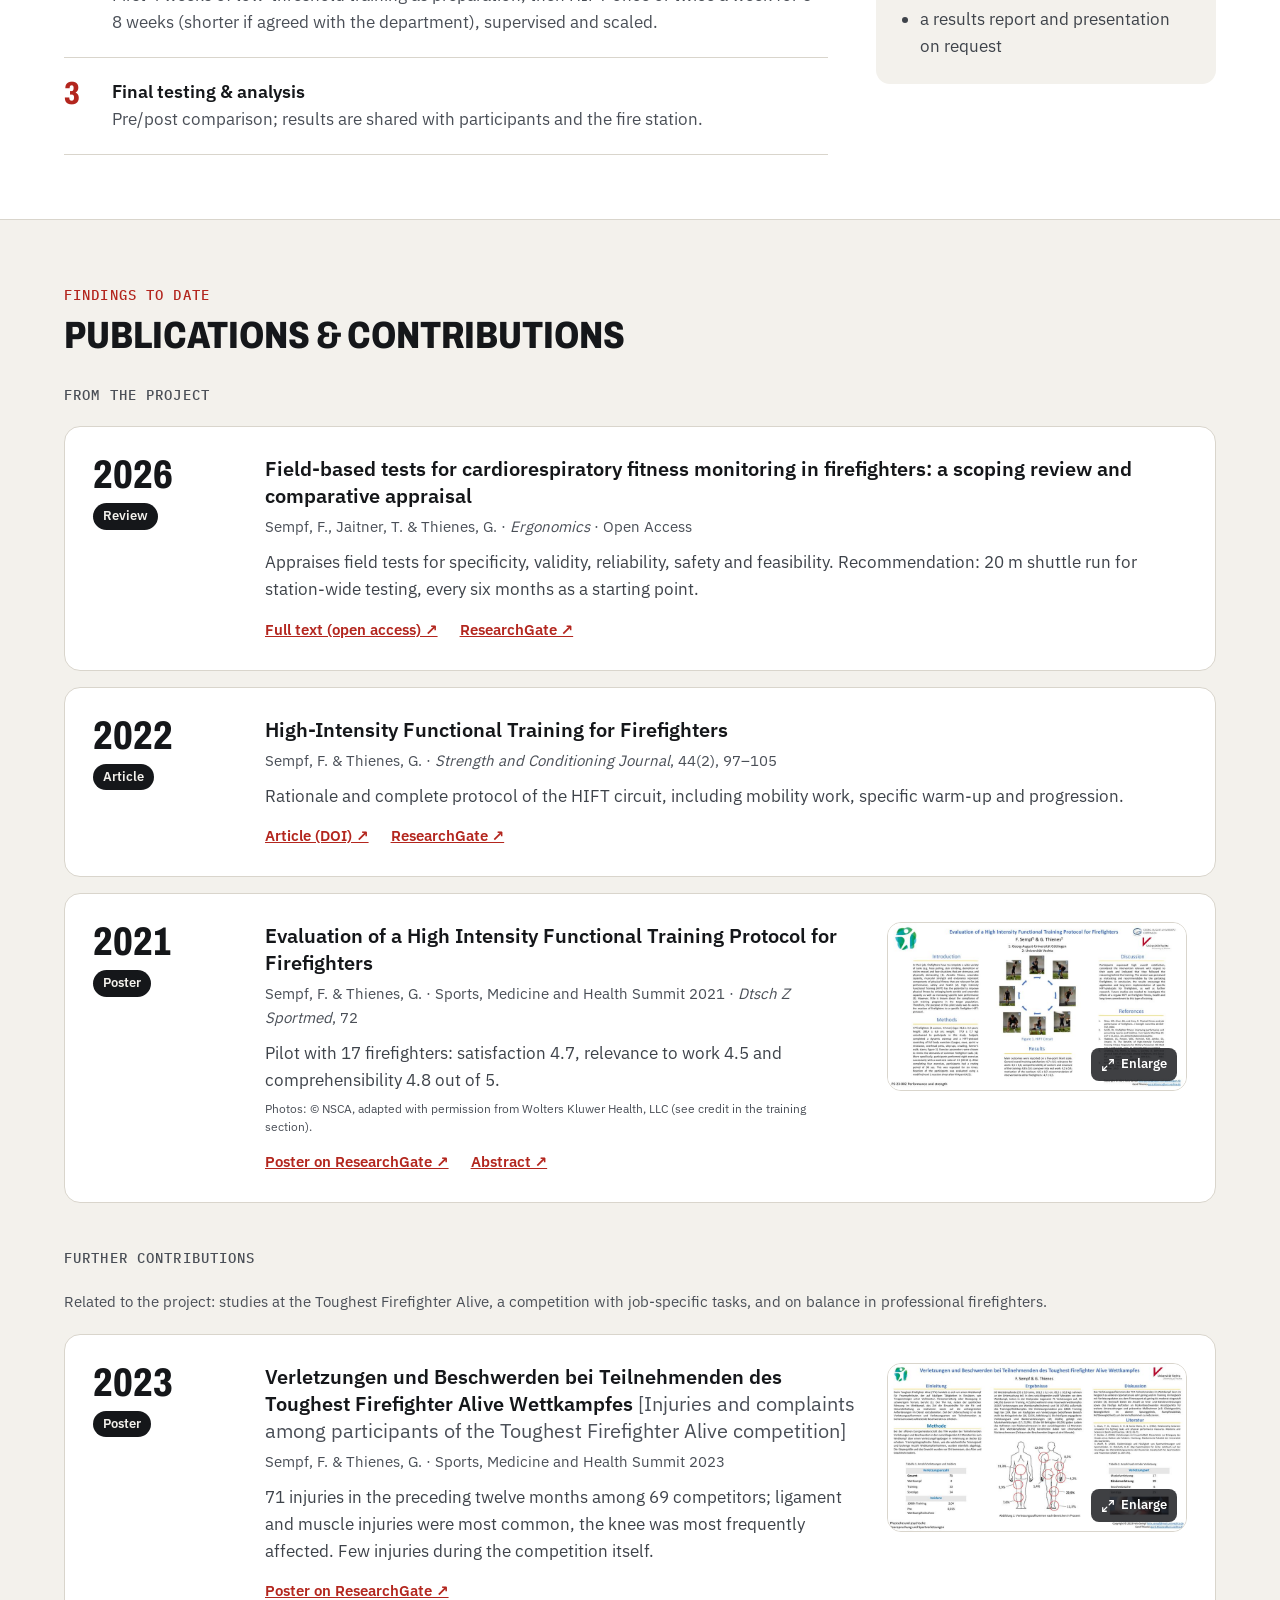
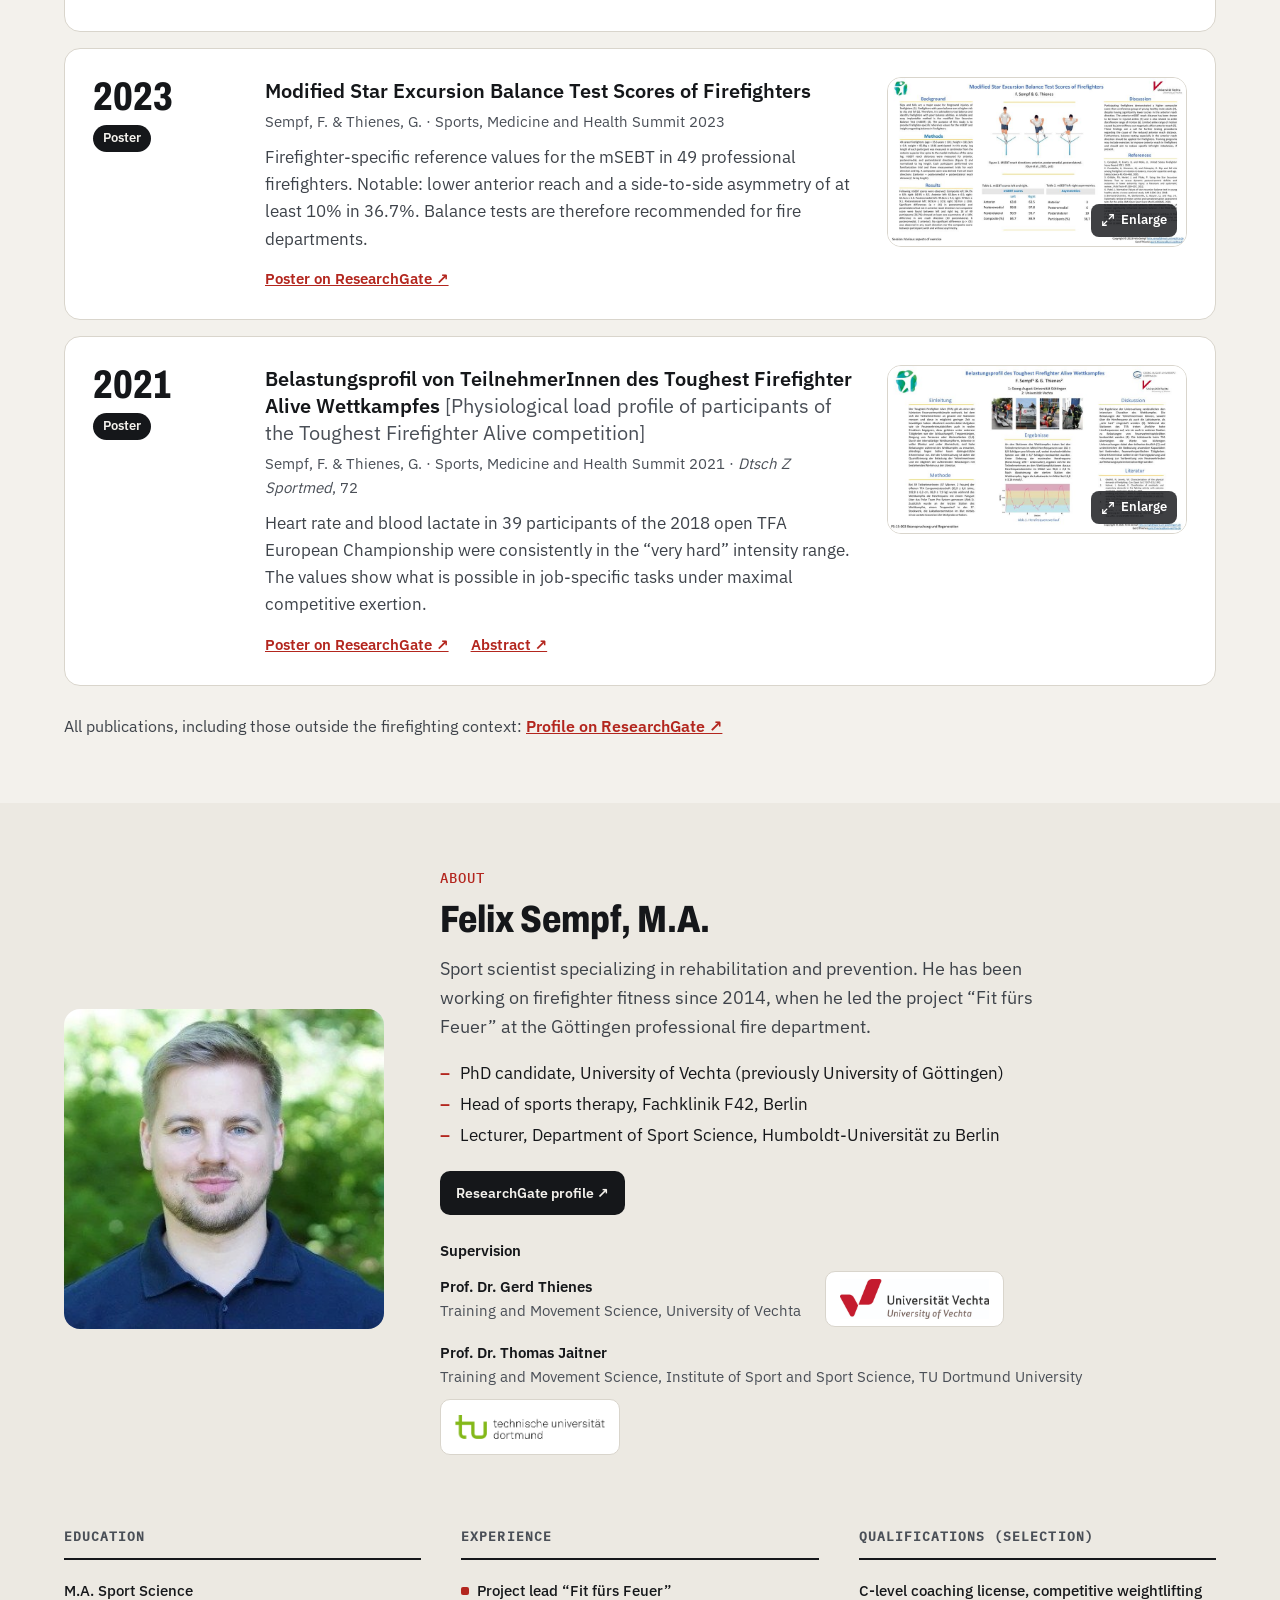
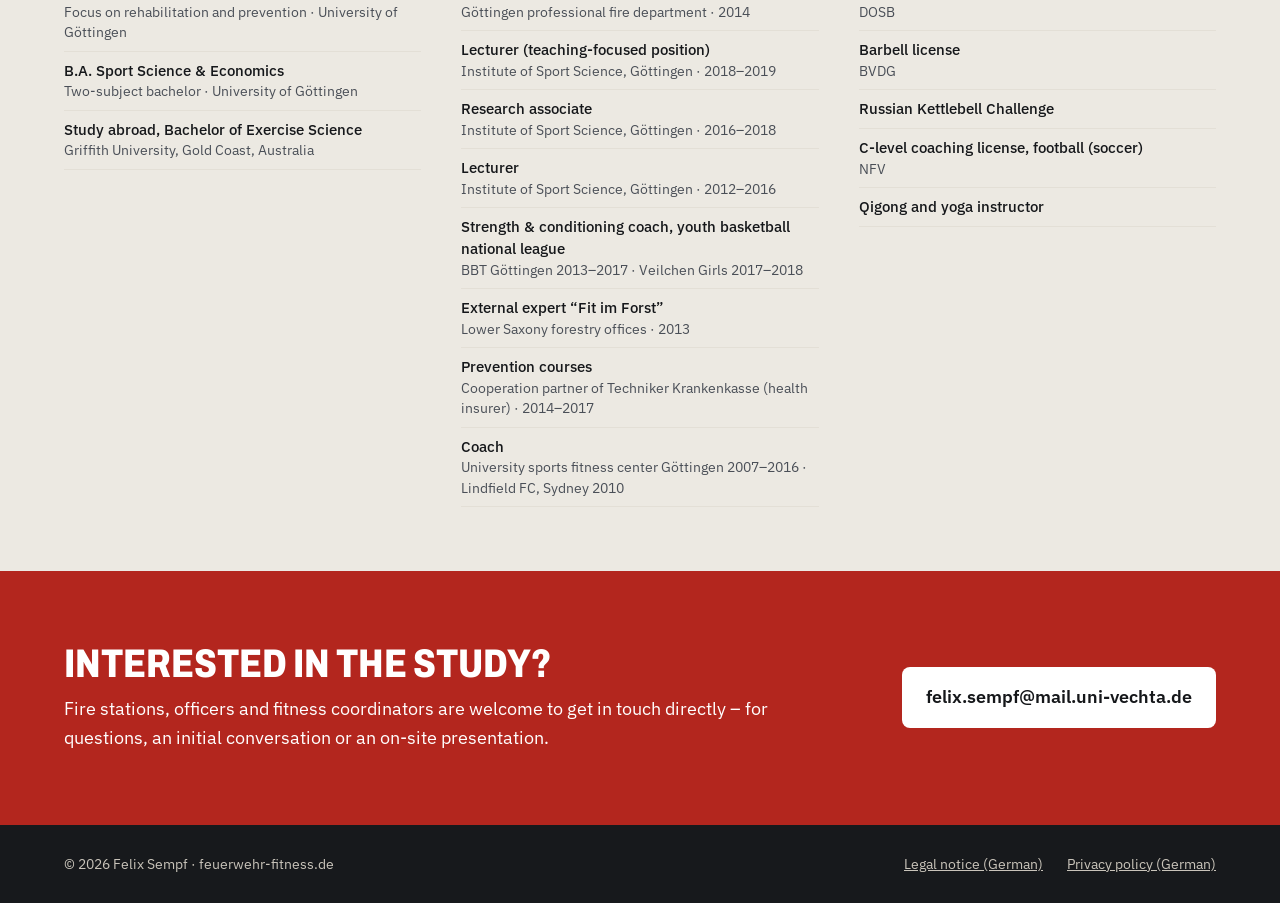
==== commit 0a34af21: "Stufe 2: Leistungsfähigkeit statt Ausdauer; Bildunterschrift Zirkel gekürzt Co-Authored-By: Claude O" ====
--- a/en/index.html
+++ b/en/index.html
@@ -154,7 +154,7 @@
 <p style="margin: 0; color: #4A4F57; font-size: 16px">The core of the project: High-Intensity Functional Training that addresses several job-relevant abilities in one session – aerobic and anaerobic capacity, strength and muscular endurance. The exercises mimic the muscular demands of typical firefighting tasks, from stair climbing to forcible entry.</p>
 </div>
 </div>
-<p style="margin: 0 0 14px; font-family: 'IBM Plex Mono', monospace; font-size: 14px; color: #4A4F57">Shown: circuit A. Circuit B varies the exercises, e.g. lat pull-down instead of rows or push-ups instead of overhead press.</p>
+<p style="margin: 0 0 14px; font-family: 'IBM Plex Mono', monospace; font-size: 14px; color: #4A4F57">Shown: circuit A.</p>
 <div class="ex-grid" style="display: grid; gap: 10px">
 
 <div class="ex-card" style="background: #FFFFFF; border: 1px solid #D9D5CC; border-radius: 12px; padding: 8px; display: flex; flex-direction: column; gap: 10px">
--- a/assets/css/style.css
+++ b/assets/css/style.css
@@ -25,3 +25,5 @@
 .pub-cb,.pub-toggle{display:none}
 @media (max-width:600px){.pub{padding:18px !important;gap:8px !important}.pub-year{flex:0 0 100% !important;display:flex;align-items:center;gap:10px}.pub-year>div:first-child{font-size:20px !important}.pub-year>div:nth-child(2){margin-top:0 !important}.pub-body{flex-basis:100% !important}.pub-body h3{font-size:17px !important}.pub-desc,.pub-poster{display:none !important}.pub:has(.pub-cb:checked) .pub-desc{display:block !important;margin-bottom:10px !important}.pub:has(.pub-cb:checked) .pub-poster{display:block !important;max-width:100% !important}.pub-cb{position:absolute;opacity:0;width:1px;height:1px}.pub-toggle{display:inline-flex;align-items:center;min-height:44px;margin-top:4px;font-size:15px;font-weight:600;color:#B3261E;cursor:pointer}.pub-toggle::after{content:"Mehr anzeigen \25BE"}.pub:has(.pub-cb:checked) .pub-toggle::after{content:"Weniger anzeigen \25B4"}.pub-cb:focus-visible+.pub-toggle{outline:3px solid #B3261E;outline-offset:3px}}
 @media (max-width:600px){.ex-grid{gap:10px !important;grid-template-columns:repeat(2,minmax(0,1fr))}.ex-card{padding:8px !important;gap:10px !important;border-radius:12px !important}.ex-text{padding:0 4px 4px !important}.ex-name{font-size:15px}.ex-task{font-size:13px}}
+/* Mobil: Sprachumschalter rechts neben das Logo, damit das Menü zweizeilig bleibt */
+@media (max-width:600px){nav{position:relative}.lang-switch{position:absolute;top:12px;right:16px;line-height:44px;padding:0 !important}}
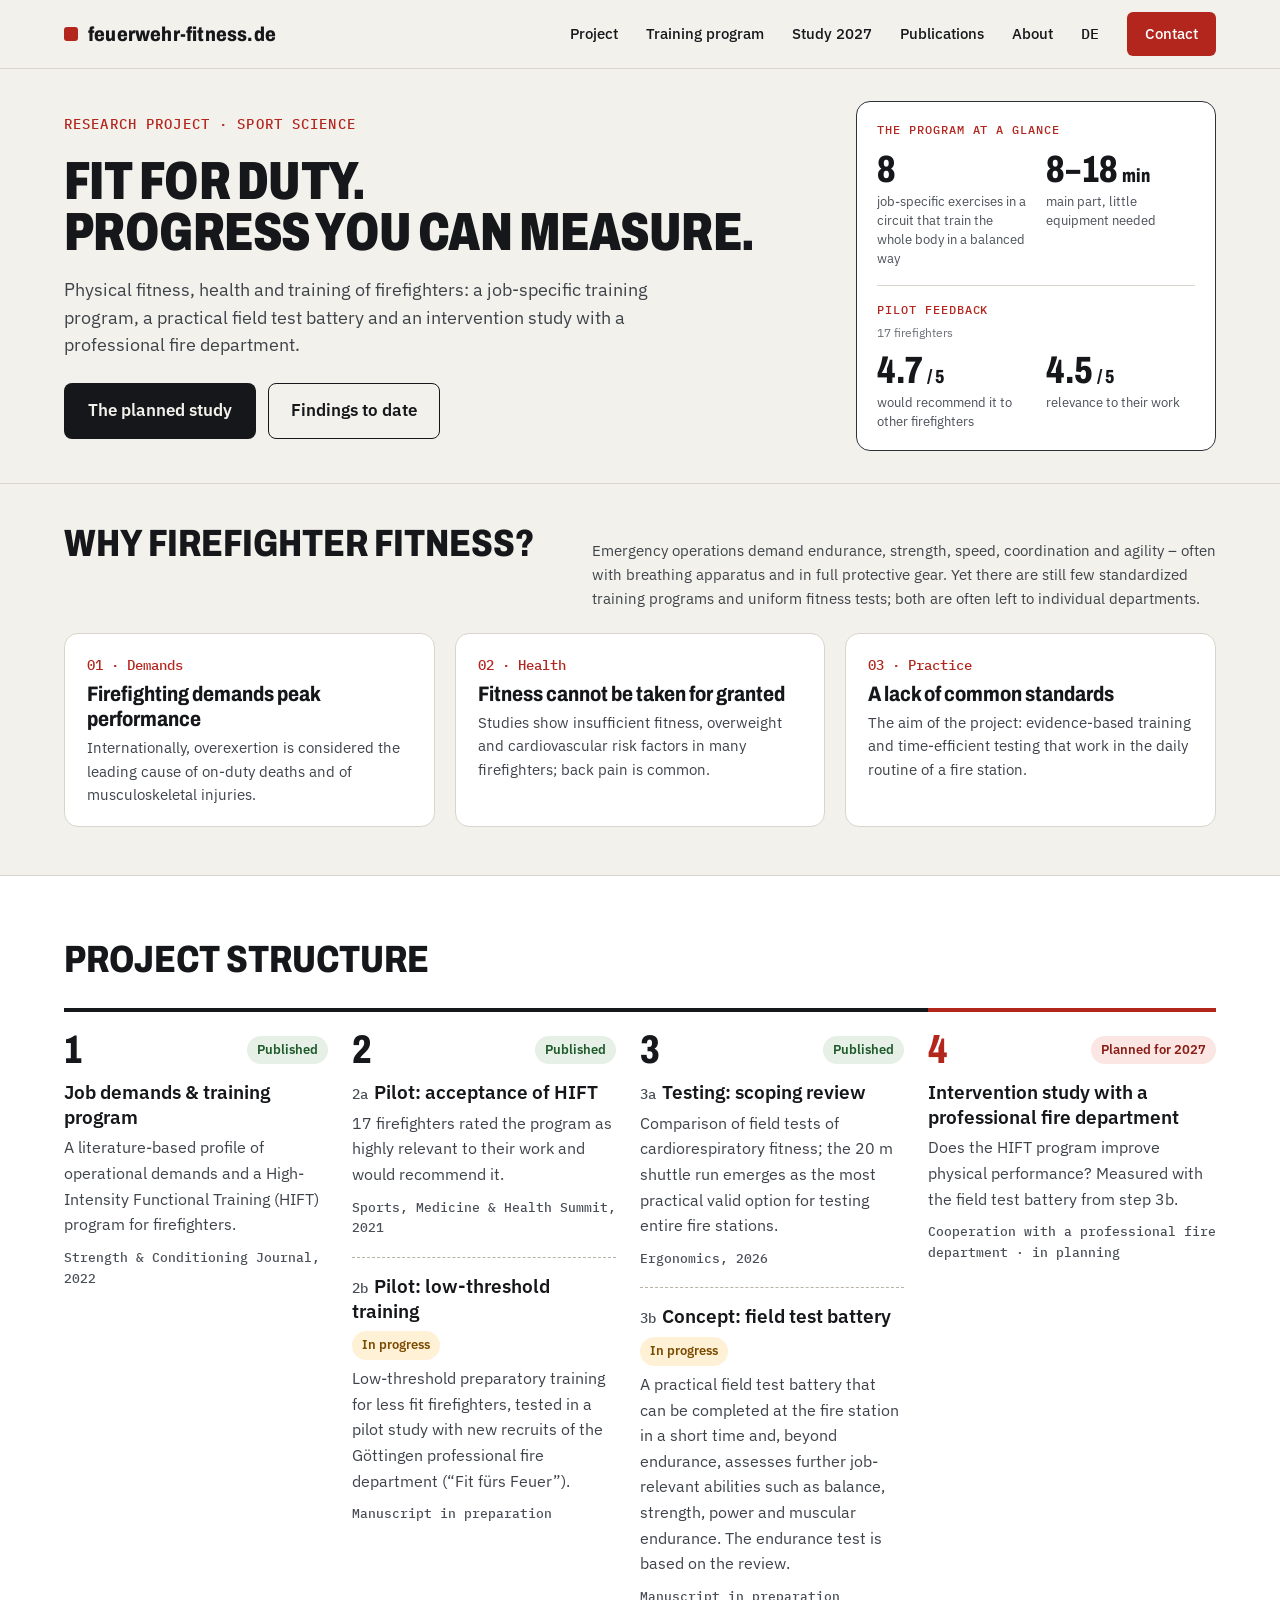
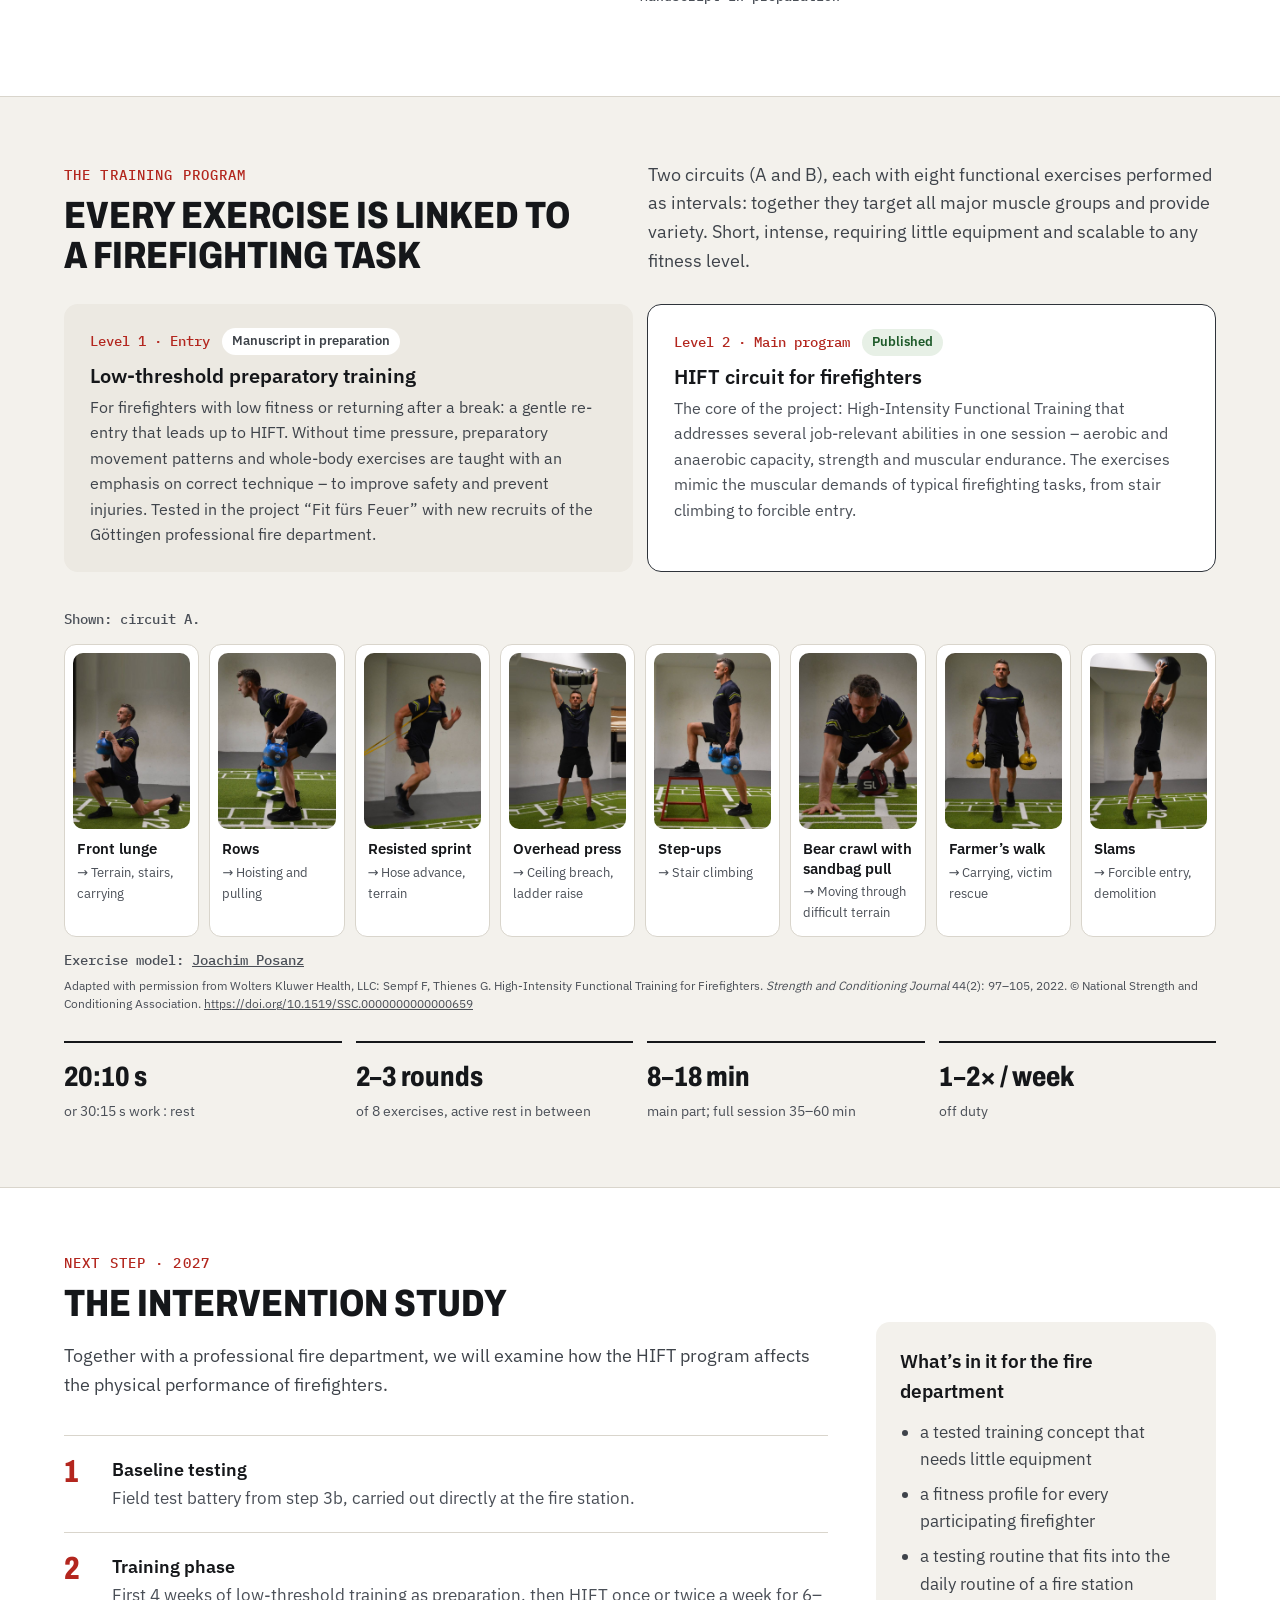
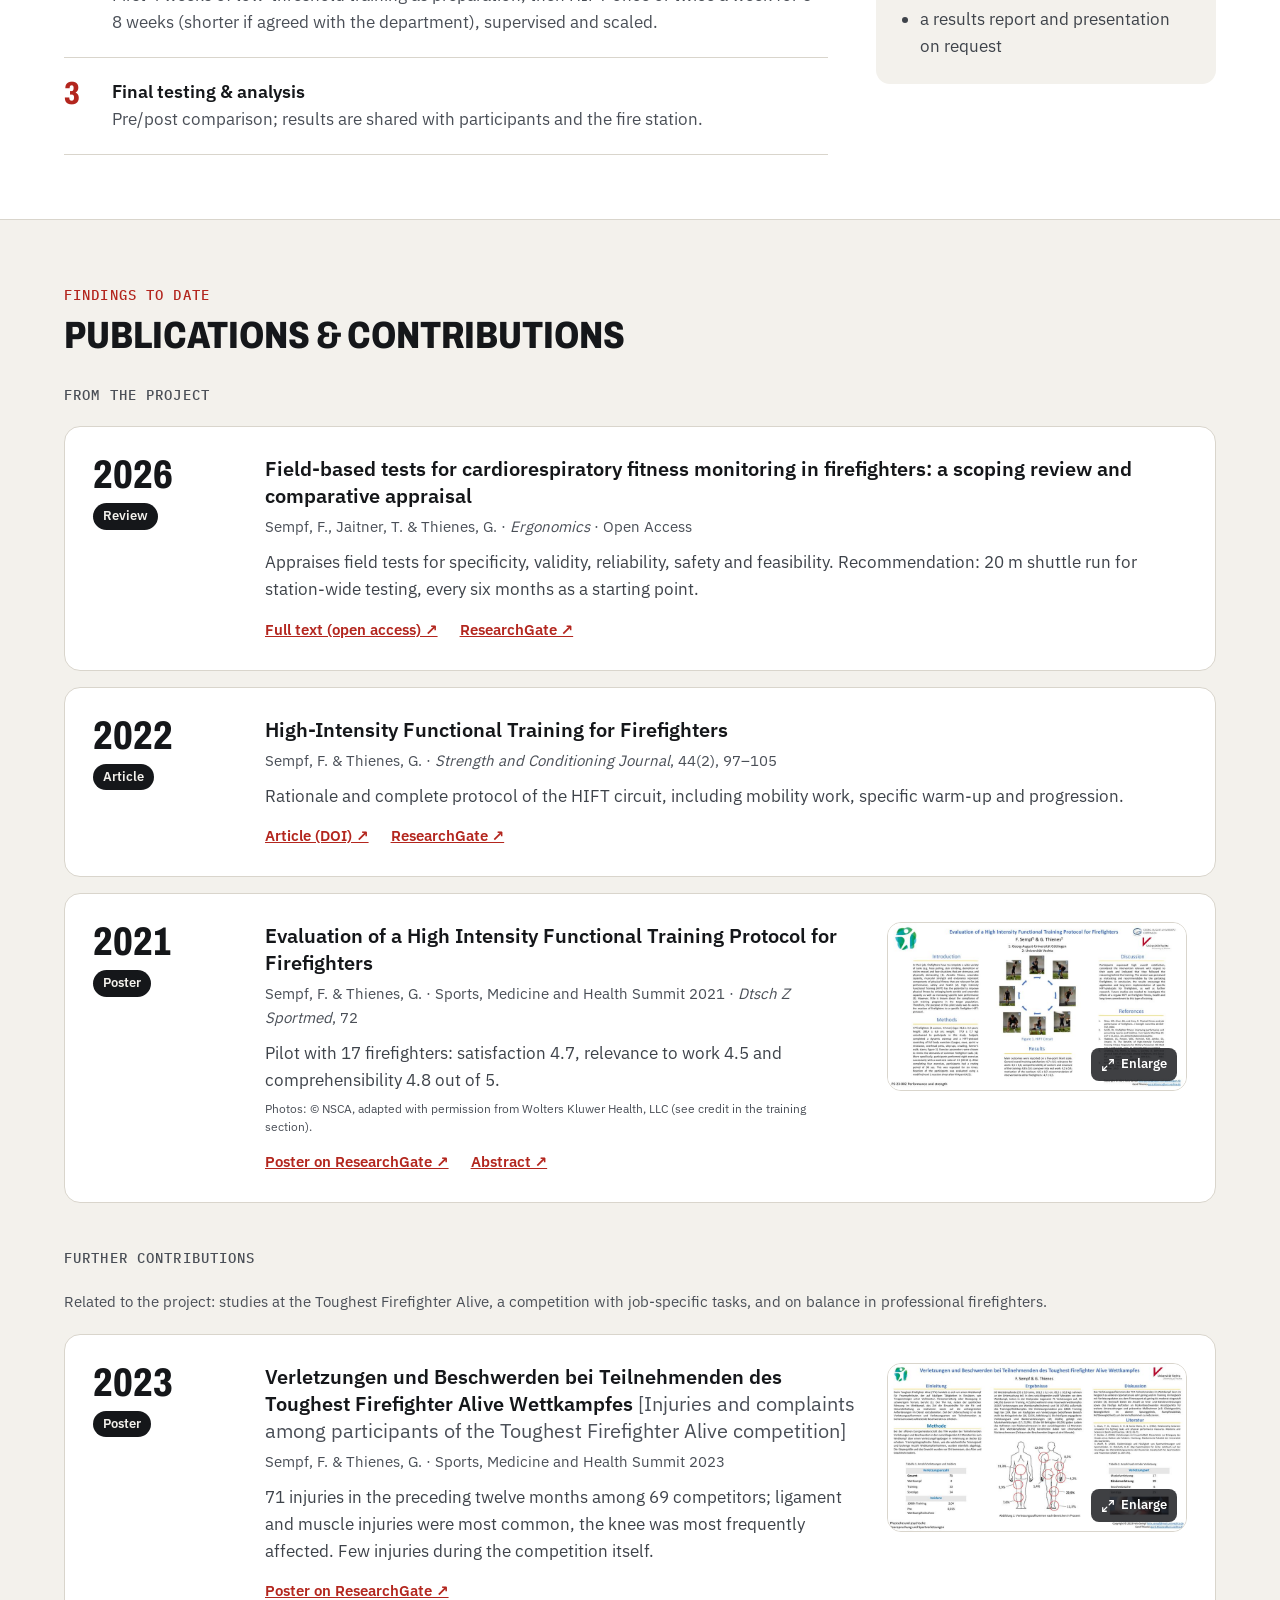
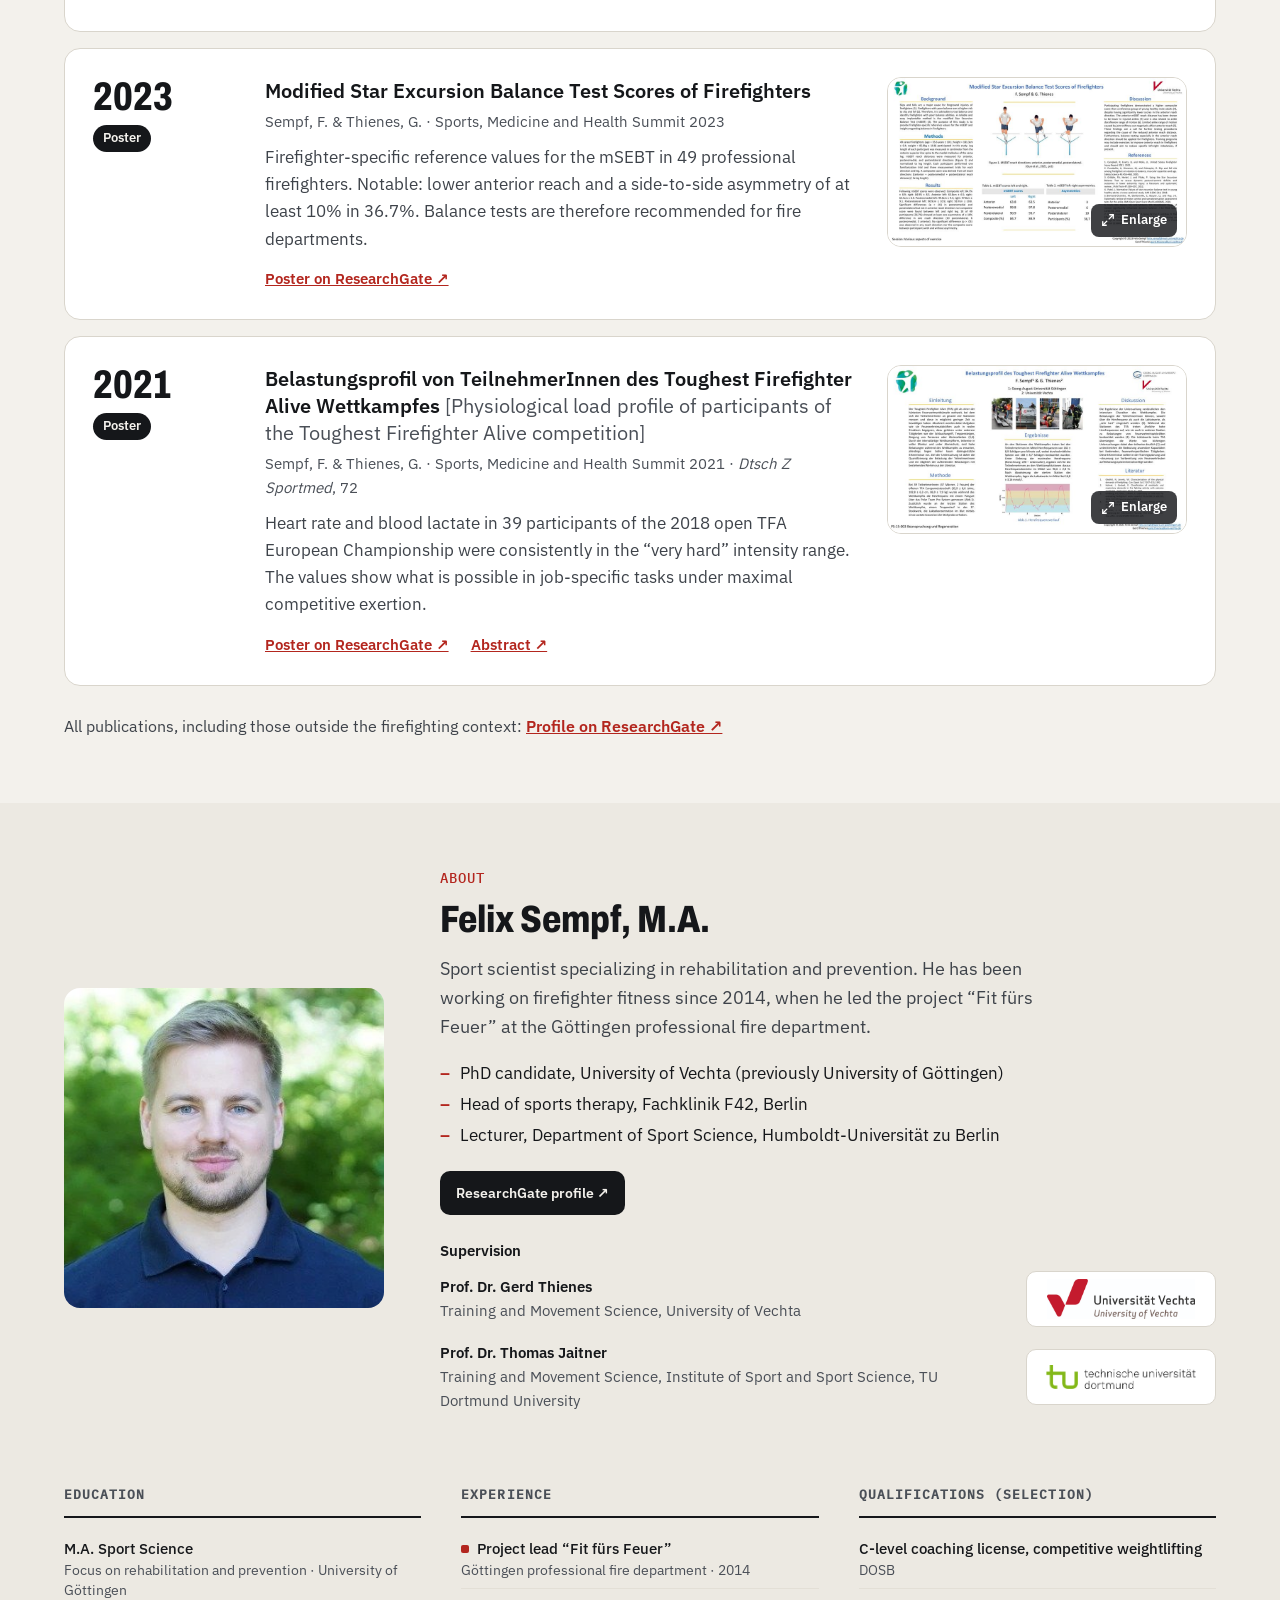
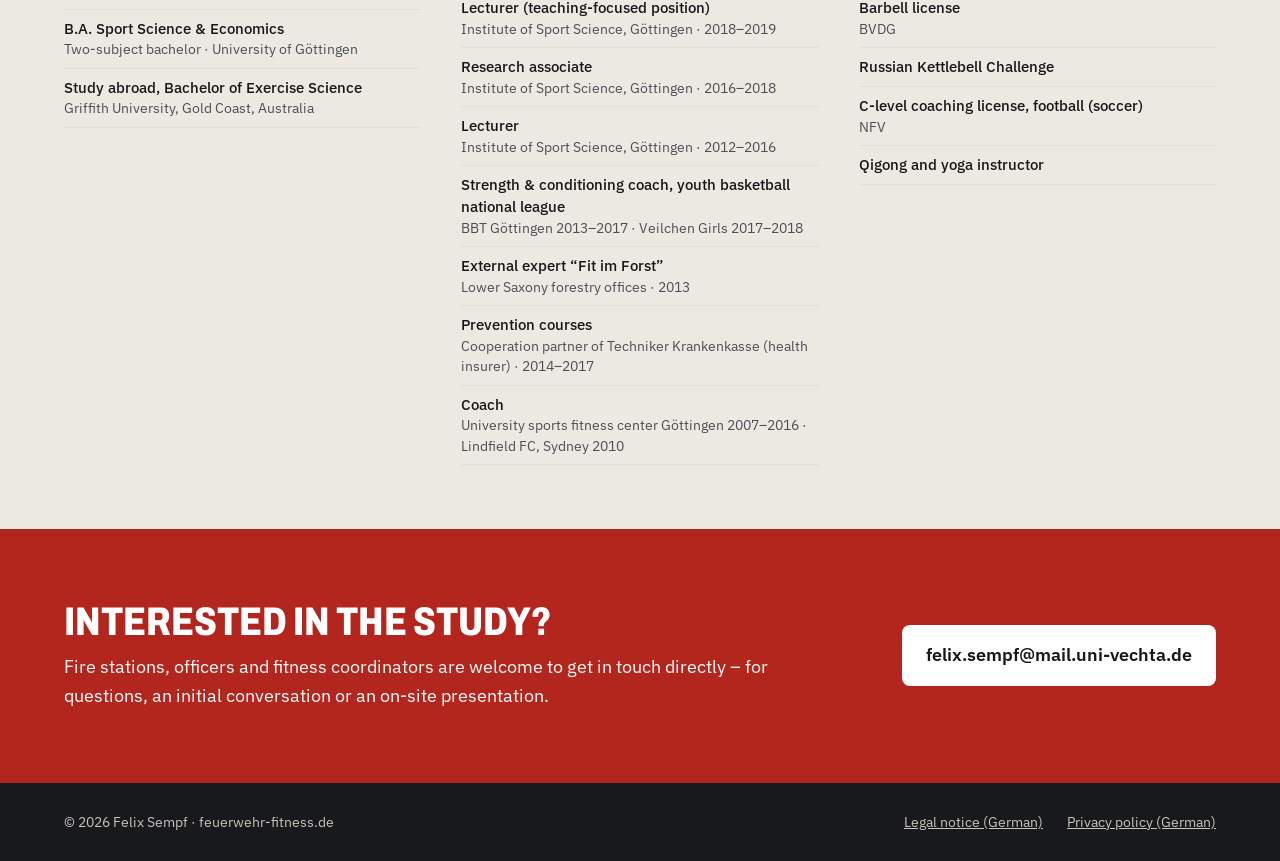
==== commit 5e45c14c: "Betreuung: Logos in einheitlicher Spalte, auch bei langen Institutsnamen Co-Authored-By: Claude Opus" ====
--- a/en/index.html
+++ b/en/index.html
@@ -371,8 +371,8 @@
 <div style="margin: 0 0 16px; font-size: 15px; color: #4A4F57">
 <div style="font-weight: 600; color: #15171A; margin-bottom: 8px">Supervision</div>
 <div style="display: flex; flex-direction: column; gap: 14px">
-<div style="display: flex; flex-wrap: wrap; align-items: center; justify-content: flex-start; gap: 10px 24px"><div style="flex: 0 1 auto; min-width: 0"><div style="font-weight: 600; color: #15171A">Prof. Dr. Gerd Thienes</div><div>Training and Movement Science, University of Vechta</div></div><a href="https://www.uni-vechta.de/sportwissenschaft-der-universitaet-vechta/kollegen-und-kolleginnen-der-sportwissenschaft/prof-dr-gerd-thienes" aria-label="Profile of Prof. Dr. Gerd Thienes at the University of Vechta" style="flex: 0 0 auto; display: inline-flex; align-items: center; justify-content: center; height: 56px; padding: 0 14px; border: 1px solid #D9D5CC; border-radius: 10px; background: #FFFFFF; text-decoration: none"><img src="../assets/img/logo-uni-vechta.png" alt="University of Vechta logo" style="height: 40px; width: auto; display: block"></a></div>
-<div style="display: flex; flex-wrap: wrap; align-items: center; justify-content: flex-start; gap: 10px 24px"><div style="flex: 0 1 auto; min-width: 0"><div style="font-weight: 600; color: #15171A">Prof. Dr. Thomas Jaitner</div><div>Training and Movement Science, Institute of Sport and Sport Science, TU Dortmund University</div></div><a href="https://sport.kmst.tu-dortmund.de/institut/personen/thomas-jaitner/" aria-label="Profile of Prof. Dr. Thomas Jaitner at TU Dortmund University" style="flex: 0 0 auto; display: inline-flex; align-items: center; justify-content: center; height: 56px; padding: 0 14px; border: 1px solid #D9D5CC; border-radius: 10px; background: #FFFFFF; text-decoration: none"><img src="../assets/img/logo-tu-dortmund.png" alt="TU Dortmund University logo" style="height: 24px; width: auto; display: block"></a></div>
+<div style="display: flex; flex-wrap: wrap; align-items: center; justify-content: flex-start; gap: 10px 24px"><div style="flex: 1 1 260px; min-width: 0"><div style="font-weight: 600; color: #15171A">Prof. Dr. Gerd Thienes</div><div>Training and Movement Science, University of Vechta</div></div><a href="https://www.uni-vechta.de/sportwissenschaft-der-universitaet-vechta/kollegen-und-kolleginnen-der-sportwissenschaft/prof-dr-gerd-thienes" aria-label="Profile of Prof. Dr. Gerd Thienes at the University of Vechta" style="flex: 0 0 190px; box-sizing: border-box; display: inline-flex; align-items: center; justify-content: center; height: 56px; padding: 0 14px; border: 1px solid #D9D5CC; border-radius: 10px; background: #FFFFFF; text-decoration: none"><img src="../assets/img/logo-uni-vechta.png" alt="University of Vechta logo" style="height: 40px; width: auto; display: block"></a></div>
+<div style="display: flex; flex-wrap: wrap; align-items: center; justify-content: flex-start; gap: 10px 24px"><div style="flex: 1 1 260px; min-width: 0"><div style="font-weight: 600; color: #15171A">Prof. Dr. Thomas Jaitner</div><div>Training and Movement Science, Institute of Sport and Sport Science, TU Dortmund University</div></div><a href="https://sport.kmst.tu-dortmund.de/institut/personen/thomas-jaitner/" aria-label="Profile of Prof. Dr. Thomas Jaitner at TU Dortmund University" style="flex: 0 0 190px; box-sizing: border-box; display: inline-flex; align-items: center; justify-content: center; height: 56px; padding: 0 14px; border: 1px solid #D9D5CC; border-radius: 10px; background: #FFFFFF; text-decoration: none"><img src="../assets/img/logo-tu-dortmund.png" alt="TU Dortmund University logo" style="height: 24px; width: auto; display: block"></a></div>
 </div>
 </div>
 
